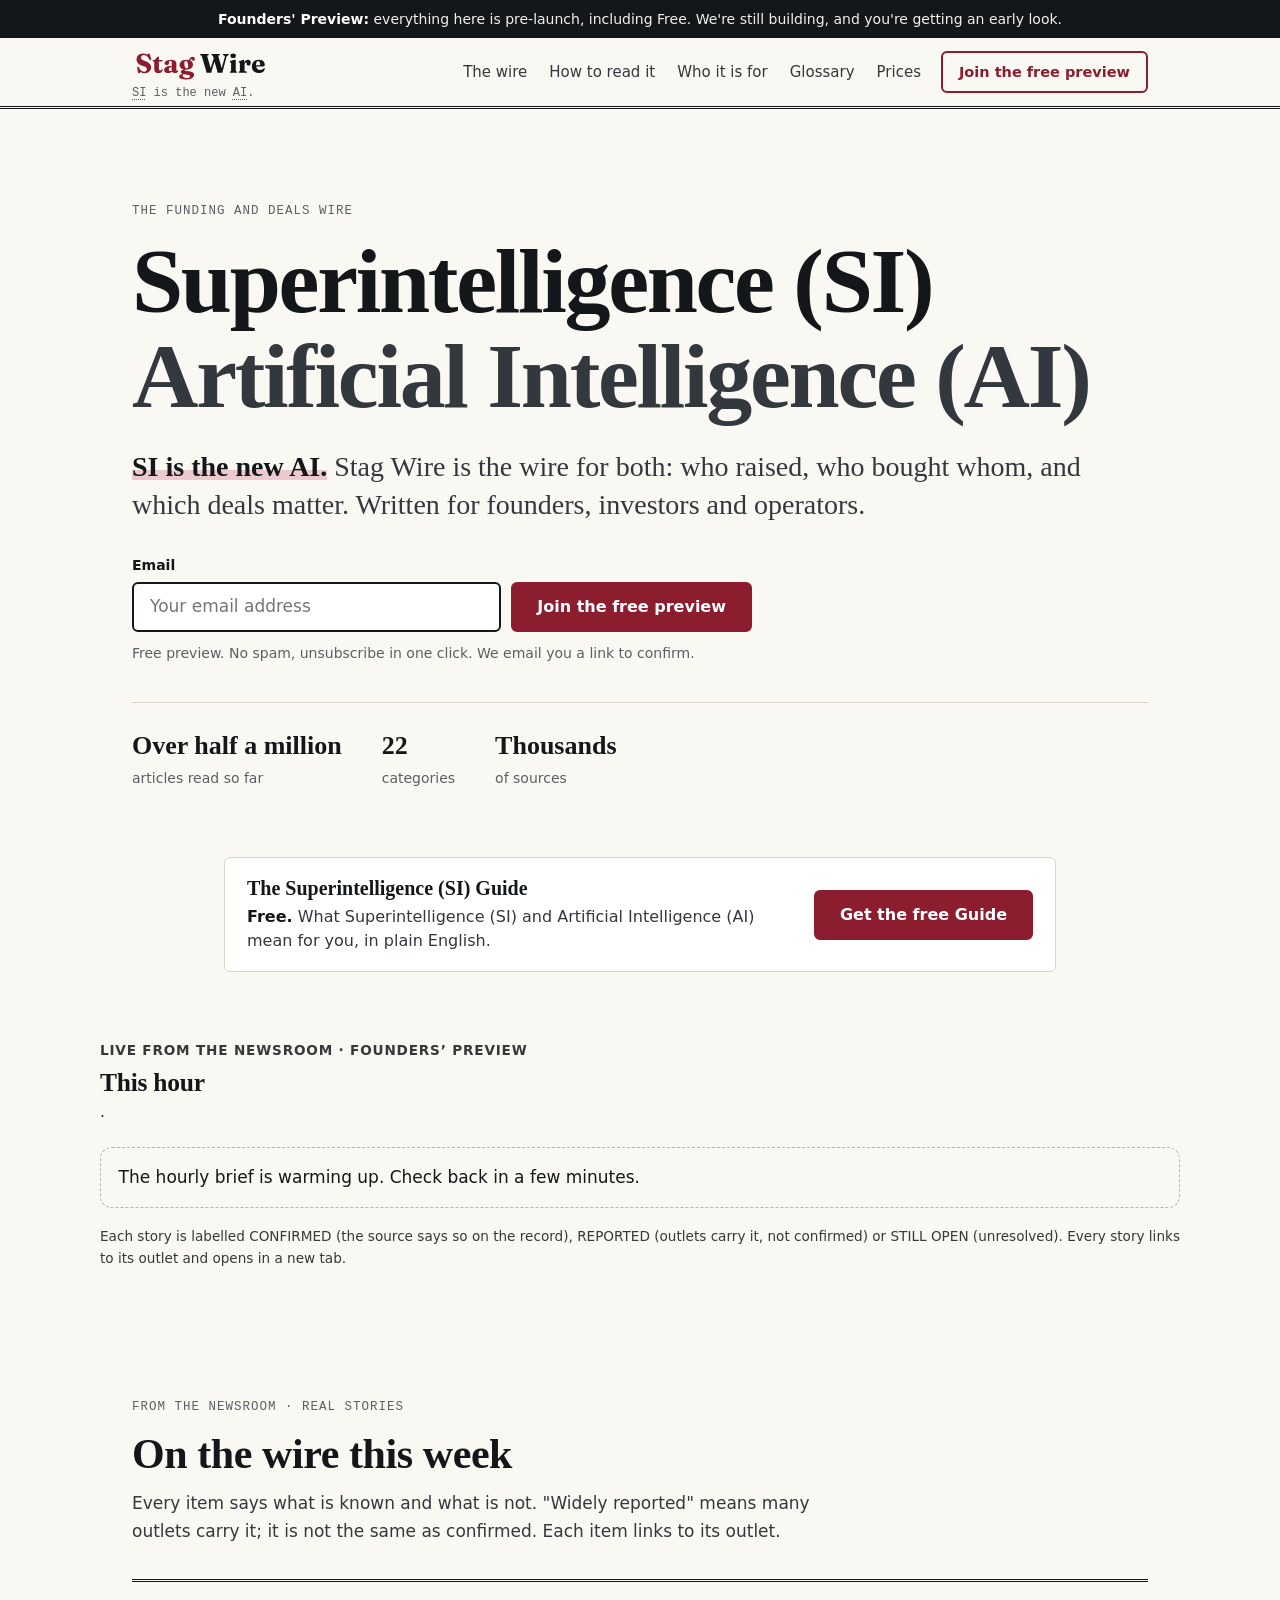
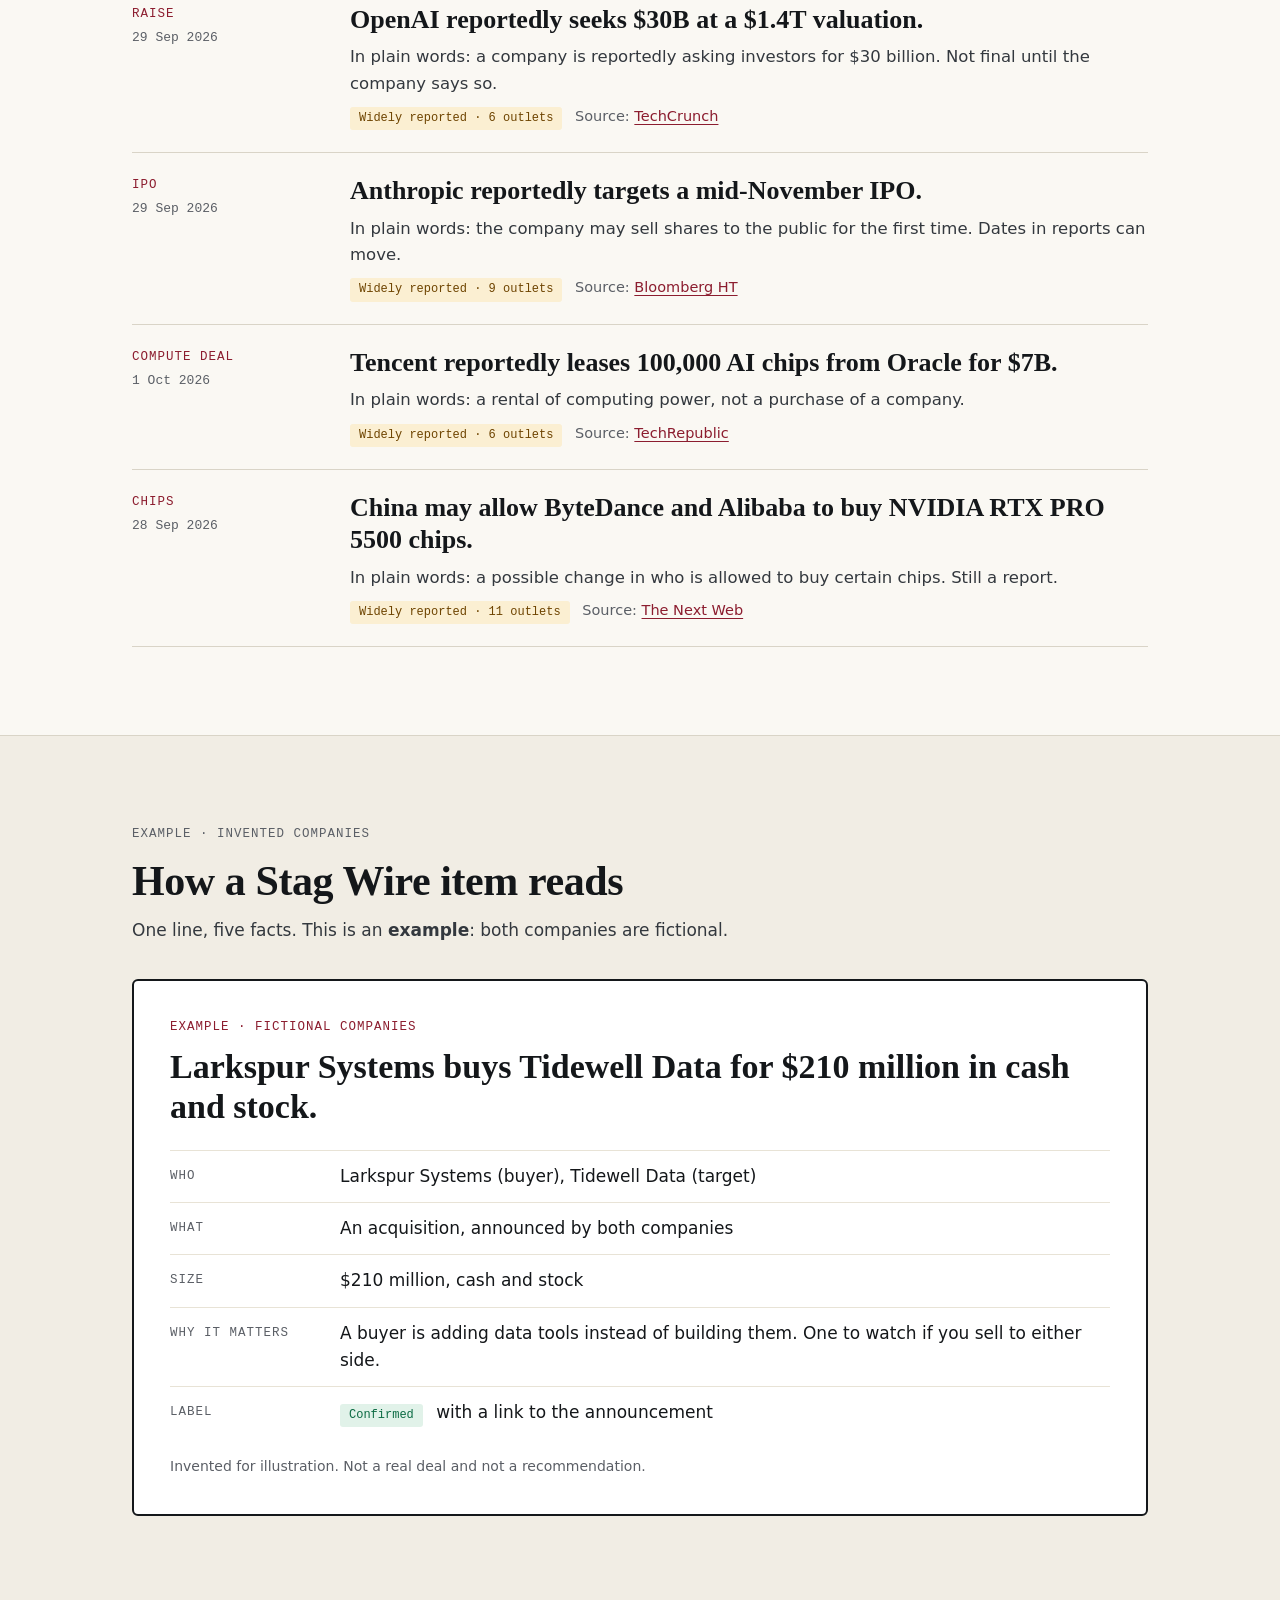
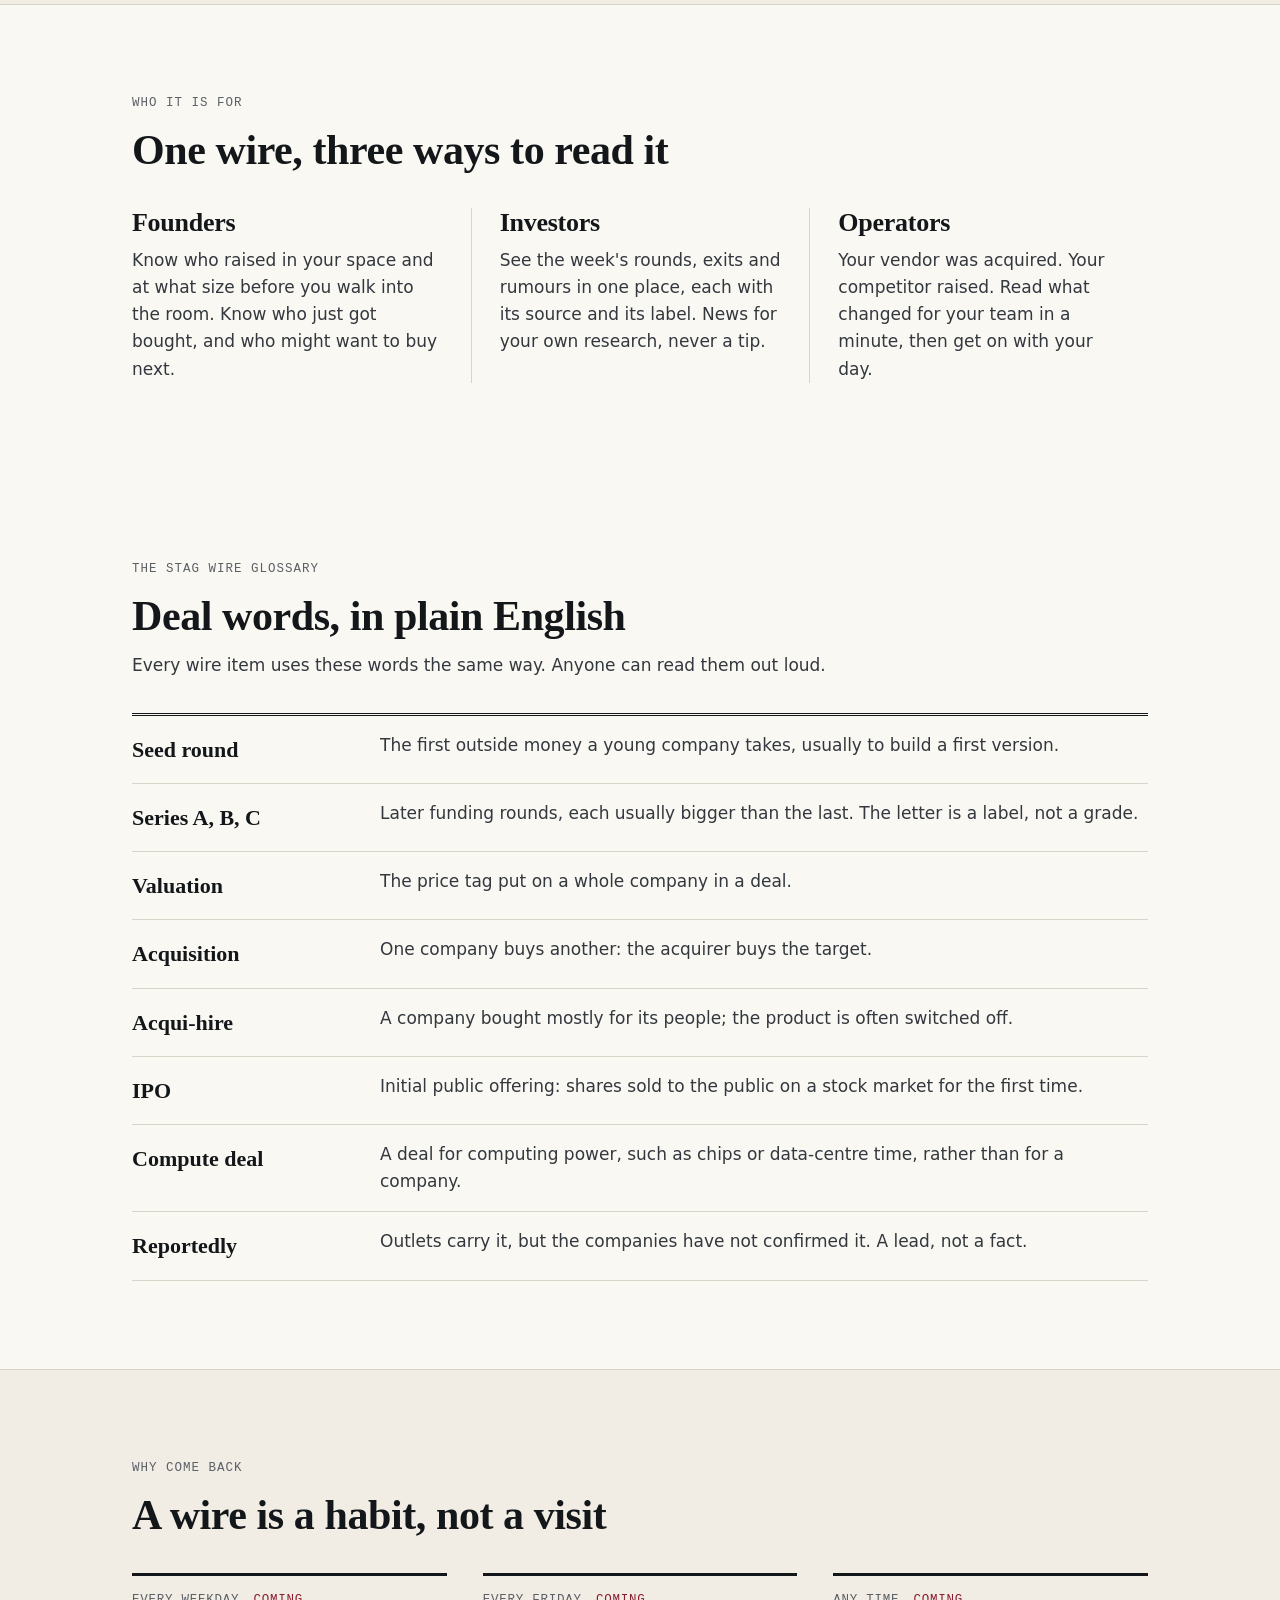
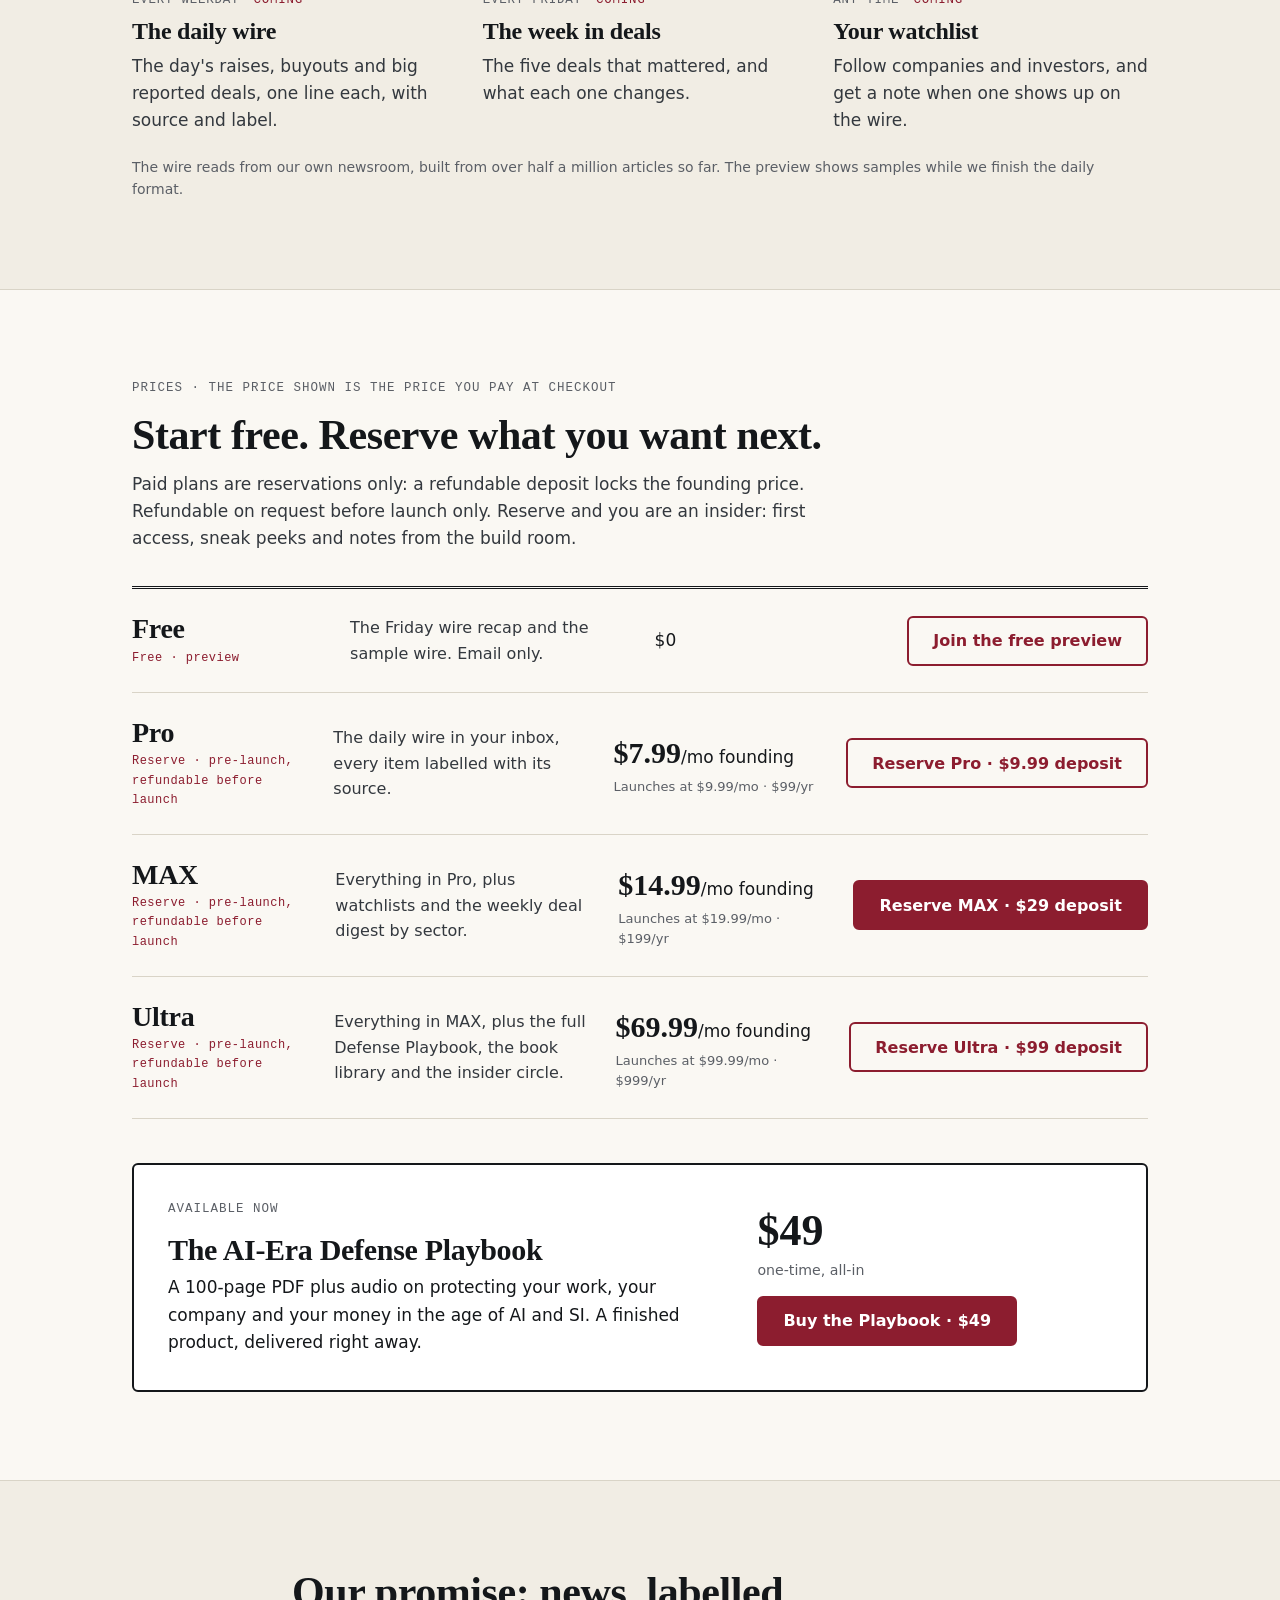
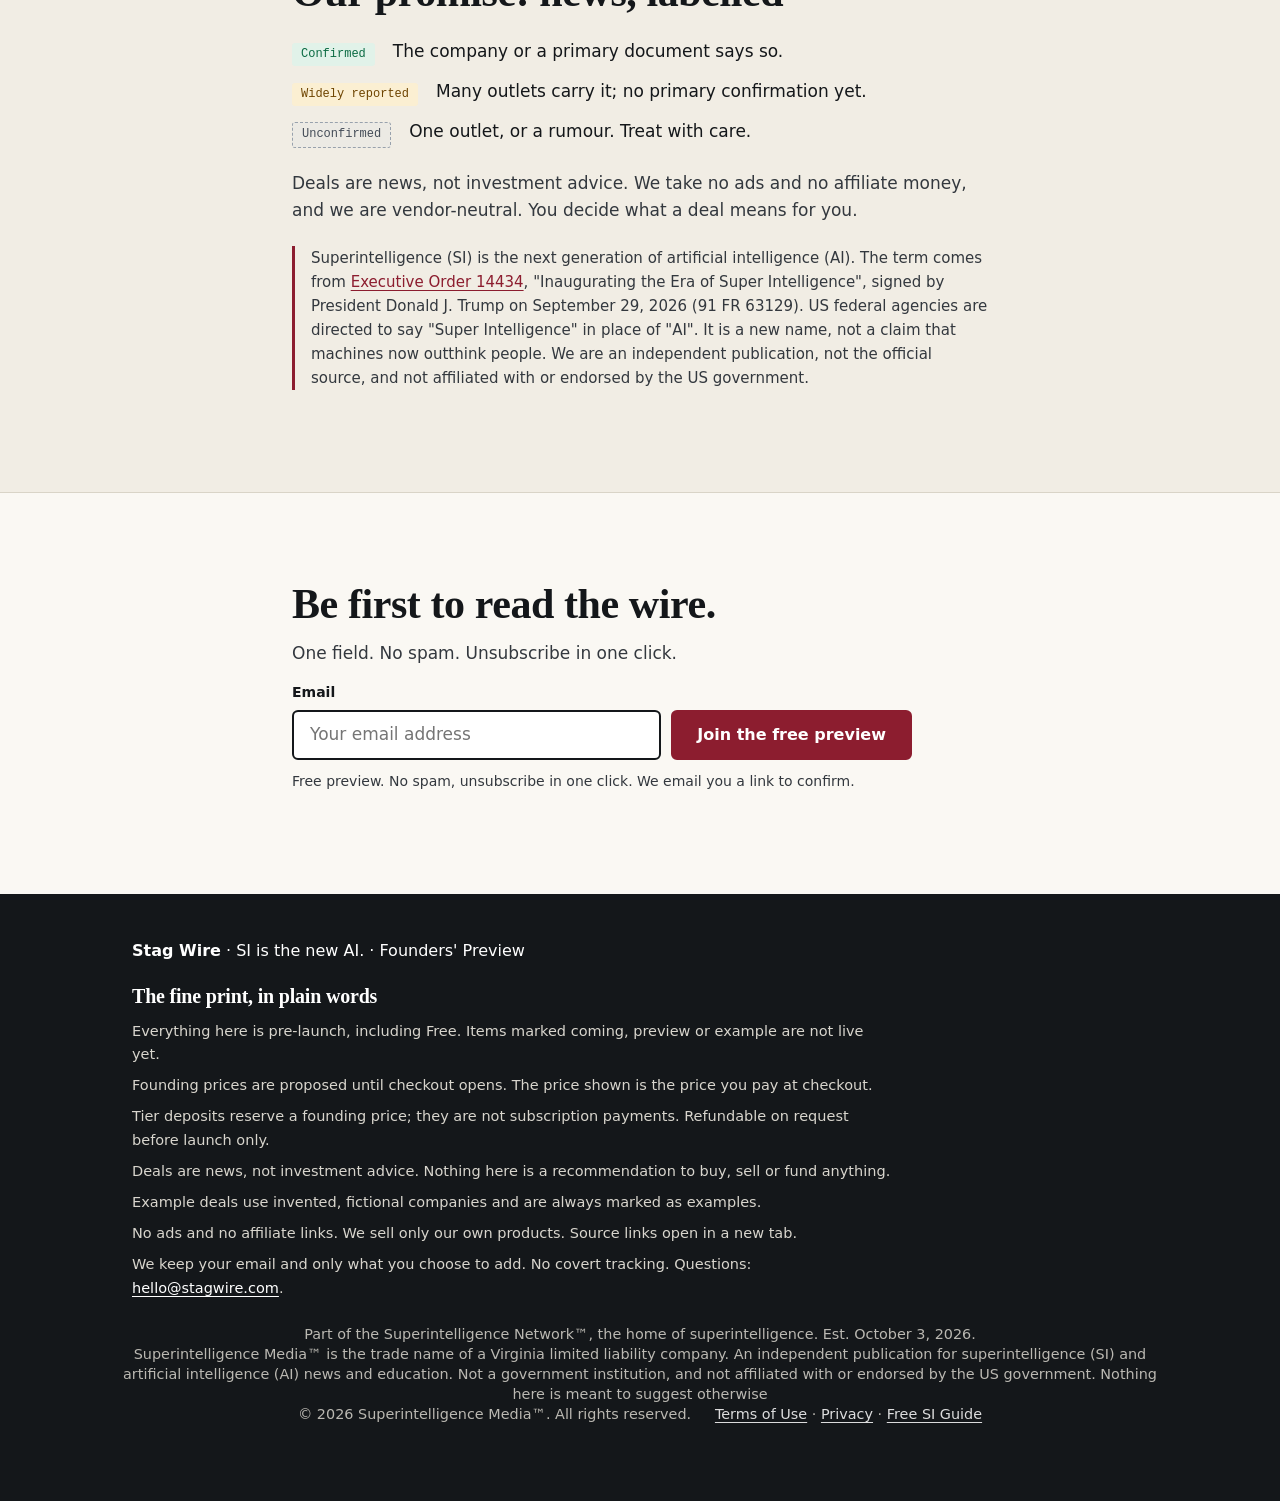
==== index.html @ a0d85ec9 "Share the free Superintelligence (SI) Guide" ====
<!doctype html>
<html lang="en">
<head>
<meta charset="utf-8">
<meta name="robots" content="noai, noimageai">
<meta name="viewport" content="width=device-width, initial-scale=1">
<meta http-equiv="Content-Security-Policy" content="default-src 'none'; script-src 'self'; style-src 'self' https://fonts.googleapis.com; font-src https://fonts.gstatic.com; img-src 'self' data:; media-src 'self' https://media.theagentsignal.com; connect-src https://acp9reat3l.execute-api.us-east-1.amazonaws.com https://siagentsignal.com; form-action 'self'; base-uri 'none'; object-src 'none'; manifest-src 'self'; upgrade-insecure-requests; require-trusted-types-for 'script'; trusted-types 'none'">
<meta name="referrer" content="strict-origin-when-cross-origin">
<title>Stag Wire | Superintelligence (SI) &amp; Artificial Intelligence (AI) funding and deals wire</title>
<meta name="description" content="Superintelligence (SI) is the new artificial intelligence (AI). Stag Wire is the funding and deals wire: who raised, who bought whom, which deals matter. Join the free preview.">
<link rel="canonical" href="https://stagwire.com/">
<link rel="icon" type="image/svg+xml" href="assets/favicon.svg">
<meta property="og:type" content="website">
<meta property="og:site_name" content="Stag Wire">
<meta property="og:title" content="Stag Wire | Superintelligence (SI) &amp; Artificial Intelligence (AI) funding and deals wire">
<meta property="og:description" content="Superintelligence (SI) is the new artificial intelligence (AI). Stag Wire is the funding and deals wire: who raised, who bought whom, which deals matter. Join the free preview.">
<meta property="og:url" content="https://stagwire.com/">
<meta name="twitter:card" content="summary">
<meta name="theme-color" content="#faf8f3">
<meta name="color-scheme" content="light">
<link rel="preconnect" href="https://fonts.googleapis.com">
<link rel="preconnect" href="https://fonts.gstatic.com" crossorigin>
<link rel="stylesheet" href="https://fonts.googleapis.com/css2?family=IBM+Plex+Mono:wght@400;500&family=IBM+Plex+Sans:wght@400;500;600&family=Newsreader:opsz,wght@6..72,500;6..72,700;6..72,800&display=swap">
<link rel="stylesheet" href="assets/styles.css">
<script type="application/ld+json">
{"@context":"https://schema.org","@graph":[
 {"@type":"WebSite","name":"Stag Wire","url":"https://stagwire.com/","description":"Superintelligence (SI) is the new artificial intelligence (AI). Stag Wire is the funding and deals wire: who raised, who bought whom, which deals matter. Join the free preview."},
 {"@type":"Organization","name":"Stag Wire","url":"https://stagwire.com/"},
 {"@type":"Product","name":"AI-Era Defense Playbook","description":"100-page PDF plus audio.","brand":{"@type":"Brand","name":"Stag Wire"},"offers":{"@type":"Offer","price":"49.00","priceCurrency":"USD","availability":"https://schema.org/InStock"}}
]}
</script>
</head>
<body>
<a class="skip" href="#main">Skip to the content</a>
<div class="preview-bar"><div class="wrap"><b>Founders' Preview:</b> everything here is pre-launch, including Free. We're still building, and you're getting an early look.</div></div>
<header class="top">
  <div class="wrap top-in">
    <a class="brand" href="#top" aria-label="Stag Wire, back to top"><span class="brand-t"><img class="brand-logo" id="logo" src="assets/logo.svg" width="138" height="38" alt="Stag Wire"><span class="tagline"><abbr title="superintelligence">SI</abbr> is the new <abbr title="artificial intelligence">AI</abbr>.</span></span></a>
    <nav class="nav" aria-label="Sections">
      <a href="#wire">The wire</a><a href="#read">How to read it</a><a href="#readers">Who it is for</a><a href="#words">Glossary</a><a href="#prices">Prices</a>
    </nav>
    <a class="btn sm line" href="#join-email">Join the free preview</a>
  </div>
</header>

<main id="main">
<section class="hero" id="top" aria-labelledby="h1">
  <div class="wrap">
    <p class="kicker">The funding and deals wire</p>
    <h1 id="h1"><span class="big">Superintelligence (SI)</span><span class="big">Artificial Intelligence (AI)</span></h1>
    <p class="dek"><b>SI is the new AI.</b> Stag Wire is the wire for both: who raised, who bought whom, and which deals matter. Written for founders, investors and operators.</p>
    <div class="signup">
        <form class="join js-join" id="join-email" action="#" method="post" novalidate>
          <label class="f-lab" for="em1">Email</label>
          <div class="join-row">
            <input id="em1" name="email" type="email" inputmode="email" autocomplete="email" autocapitalize="off" spellcheck="false" placeholder="Your email address" required aria-describedby="em1-fine em1-err">
            <button class="btn" type="submit">Join the free preview</button>
          </div>
          <div class="hp" aria-hidden="true"><label for="hp1">Website (leave this empty)</label><input id="hp1" name="website" type="text" tabindex="-1" autocomplete="off"></div>
          <p class="fine" id="em1-fine">Free preview. No spam, unsubscribe in one click. We email you a link to confirm.</p>
          <p class="err js-err" id="em1-err" role="alert"></p>
          <noscript><p class="fine">Sign-up needs JavaScript switched on.</p></noscript>
        </form>
        <div class="ok js-ok" role="status" hidden>
          <img src="assets/img/alien.png" alt="A friendly blue alien reading the news" width="110" loading="lazy">
          <div>
            <h3 tabindex="-1">You're on the list.</h3>
            <p>Check your inbox: we sent a link to confirm <b class="js-email"></b>. Tap it to join the preview. </p>
          </div>
        </div>
      </div>
    <ul class="proof">
      <li><b>Over half a million</b><span>articles read so far</span></li>
      <li><b>22</b><span>categories</span></li>
      <li><b>Thousands</b><span>of sources</span></li>
    </ul>
  </div>
</section>

<aside class="sg" id="si-guide" aria-labelledby="sg-h"><div class="sg-card"><div class="sg-txt"><h2 id="sg-h">The Superintelligence (SI) Guide</h2><p><b>Free.</b> What Superintelligence (SI) and Artificial Intelligence (AI) mean for you, in plain English.</p></div><a class="btn sg-btn" href="https://siagentsignal.com/si/">Get the free Guide</a></div></aside>

<section class="hour" id="this-hour" aria-labelledby="hour-h">
  <div class="hour-in">
    <p class="hour-kick">Live from the newsroom &middot; Founders&rsquo; Preview</p>
    <h2 id="hour-h">This hour</h2>
    <p class="hour-meta"><span id="hour-updated"></span><span id="hour-count"></span></p>
    <p class="hour-warm" id="hour-warm">The hourly brief is warming up. Check back in a few minutes.</p>
    <ol class="hour-stories" id="hour-stories"></ol>
    <div class="hour-audio" id="hour-audio" hidden><p class="hour-aud-l">Listen to this hour (<span id="hour-secs"></span>). AI-generated voices.</p><audio id="hour-player" controls preload="none"></audio></div>
    <p class="hour-tid" id="hour-tid"></p>
    <div id="hour-ticker-wrap" hidden><p class="hour-tkh">Headline ticker</p><ul class="hour-ticker" id="hour-ticker"></ul></div>
    <p class="hour-note">Each story is labelled CONFIRMED (the source says so on the record), REPORTED (outlets carry it, not confirmed) or STILL OPEN (unresolved). Every story links to its outlet and opens in a new tab.</p>
  </div>
</section>


<section class="sec" id="wire" aria-labelledby="wire-h">
  <div class="wrap">
    <div class="sec-h"><p class="kicker">From the newsroom · real stories</p><h2 id="wire-h">On the wire this week</h2>
    <p class="sec-p">Every item says what is known and what is not. "Widely reported" means many outlets carry it; it is not the same as confirmed. Each item links to its outlet.</p></div>
    <ol class="wire">
        <li class="w-item"><div class="w-meta"><span class="w-tag">Raise</span><span class="w-date">29 Sep 2026</span></div>
        <div class="w-body"><p class="w-h">OpenAI reportedly seeks $30B at a $1.4T valuation.</p><p class="w-g">In plain words: a company is reportedly asking investors for $30 billion. Not final until the company says so.</p><p class="w-s"><span class="stamp wide">Widely reported · 6 outlets</span> Source: <a href="https://techcrunch.com/2026/09/29/openai-reportedly-in-talks-to-raise-30b-round-at-1-4t-valuation/" target="_blank" rel="noopener">TechCrunch<span class="sr"> (opens in a new tab)</span></a></p></div></li>
        <li class="w-item"><div class="w-meta"><span class="w-tag">IPO</span><span class="w-date">29 Sep 2026</span></div>
        <div class="w-body"><p class="w-h">Anthropic reportedly targets a mid-November IPO.</p><p class="w-g">In plain words: the company may sell shares to the public for the first time. Dates in reports can move.</p><p class="w-s"><span class="stamp wide">Widely reported · 9 outlets</span> Source: <a href="https://www.bloomberght.com/anthropic-halka-arz-icin-kasim-ortasini-hedefliyor-3790046" target="_blank" rel="noopener">Bloomberg HT<span class="sr"> (opens in a new tab)</span></a></p></div></li>
        <li class="w-item"><div class="w-meta"><span class="w-tag">Compute deal</span><span class="w-date">1 Oct 2026</span></div>
        <div class="w-body"><p class="w-h">Tencent reportedly leases 100,000 AI chips from Oracle for $7B.</p><p class="w-g">In plain words: a rental of computing power, not a purchase of a company.</p><p class="w-s"><span class="stamp wide">Widely reported · 6 outlets</span> Source: <a href="https://www.techrepublic.com/article/news-tencent-oracle-ai-chip-deal-apac-southeast-asia/" target="_blank" rel="noopener">TechRepublic<span class="sr"> (opens in a new tab)</span></a></p></div></li>
        <li class="w-item"><div class="w-meta"><span class="w-tag">Chips</span><span class="w-date">28 Sep 2026</span></div>
        <div class="w-body"><p class="w-h">China may allow ByteDance and Alibaba to buy NVIDIA RTX PRO 5500 chips.</p><p class="w-g">In plain words: a possible change in who is allowed to buy certain chips. Still a report.</p><p class="w-s"><span class="stamp wide">Widely reported · 11 outlets</span> Source: <a href="https://thenextweb.com/news/china-alibaba-bytedance-nvidia-rtx-pro-5500" target="_blank" rel="noopener">The Next Web<span class="sr"> (opens in a new tab)</span></a></p></div></li>
        </ol>
  </div>
</section>

<section class="sec band" id="read" aria-labelledby="read-h">
  <div class="wrap">
    <div class="sec-h"><p class="kicker">Example · invented companies</p><h2 id="read-h">How a Stag Wire item reads</h2>
    <p class="sec-p">One line, five facts. This is an <b>example</b>: both companies are fictional.</p></div>
    <article class="ex" aria-label="Example deal item">
      <p class="ex-flag">Example · fictional companies</p>
      <p class="ex-h">Larkspur Systems buys Tidewell Data for $210 million in cash and stock.</p>
      <dl class="ex-grid">
        <div><dt>Who</dt><dd>Larkspur Systems (buyer), Tidewell Data (target)</dd></div>
        <div><dt>What</dt><dd>An acquisition, announced by both companies</dd></div>
        <div><dt>Size</dt><dd>$210 million, cash and stock</dd></div>
        <div><dt>Why it matters</dt><dd>A buyer is adding data tools instead of building them. One to watch if you sell to either side.</dd></div>
        <div><dt>Label</dt><dd><span class="stamp fact">Confirmed</span> with a link to the announcement</dd></div>
      </dl>
      <p class="small">Invented for illustration. Not a real deal and not a recommendation.</p>
    </article>
  </div>
</section>

<section class="sec" id="readers" aria-labelledby="readers-h">
  <div class="wrap">
    <div class="sec-h"><p class="kicker">Who it is for</p><h2 id="readers-h">One wire, three ways to read it</h2></div>
    <div class="cols3">
      <article><h3>Founders</h3><p>Know who raised in your space and at what size before you walk into the room. Know who just got bought, and who might want to buy next.</p></article>
      <article><h3>Investors</h3><p>See the week's rounds, exits and rumours in one place, each with its source and its label. News for your own research, never a tip.</p></article>
      <article><h3>Operators</h3><p>Your vendor was acquired. Your competitor raised. Read what changed for your team in a minute, then get on with your day.</p></article>
    </div>
  </div>
</section>

<section class="sec" id="words" aria-labelledby="words-h">
  <div class="wrap">
    <div class="sec-h"><p class="kicker">The Stag Wire glossary</p><h2 id="words-h">Deal words, in plain English</h2>
    <p class="sec-p">Every wire item uses these words the same way. Anyone can read them out loud.</p></div>
    <dl class="words"><div><dt>Seed round</dt><dd>The first outside money a young company takes, usually to build a first version.</dd></div><div><dt>Series A, B, C</dt><dd>Later funding rounds, each usually bigger than the last. The letter is a label, not a grade.</dd></div><div><dt>Valuation</dt><dd>The price tag put on a whole company in a deal.</dd></div><div><dt>Acquisition</dt><dd>One company buys another: the acquirer buys the target.</dd></div><div><dt>Acqui-hire</dt><dd>A company bought mostly for its people; the product is often switched off.</dd></div><div><dt>IPO</dt><dd>Initial public offering: shares sold to the public on a stock market for the first time.</dd></div><div><dt>Compute deal</dt><dd>A deal for computing power, such as chips or data-centre time, rather than for a company.</dd></div><div><dt>Reportedly</dt><dd>Outlets carry it, but the companies have not confirmed it. A lead, not a fact.</dd></div></dl>
  </div>
</section>

<section class="sec band" id="rhythm" aria-labelledby="rhythm-h">
  <div class="wrap">
    <div class="sec-h"><p class="kicker">Why come back</p><h2 id="rhythm-h">A wire is a habit, not a visit</h2></div>
    <ol class="rhythm">
      <li><span class="when">Every weekday <em>coming</em></span><h3>The daily wire</h3><p>The day's raises, buyouts and big reported deals, one line each, with source and label.</p></li>
      <li><span class="when">Every Friday <em>coming</em></span><h3>The week in deals</h3><p>The five deals that mattered, and what each one changes.</p></li>
      <li><span class="when">Any time <em>coming</em></span><h3>Your watchlist</h3><p>Follow companies and investors, and get a note when one shows up on the wire.</p></li>
    </ol>
    <p class="small">The wire reads from our own newsroom, built from over half a million articles so far. The preview shows samples while we finish the daily format.</p>
  </div>
</section>

<section class="sec" id="prices" aria-labelledby="prices-h">
  <div class="wrap">
    <div class="sec-h"><p class="kicker">Prices · the price shown is the price you pay at checkout</p><h2 id="prices-h">Start free. Reserve what you want next.</h2>
    <p class="sec-p">Paid plans are reservations only: a refundable deposit locks the founding price. Refundable on request before launch only. Reserve and you are an insider: first access, sneak peeks and notes from the build room.</p></div>
    <ul class="plans"><li class="plan"><div class="p-n"><h3>Free</h3><p class="p-st">Free · preview</p></div><p class="p-d">The Friday wire recap and the sample wire. Email only.</p><div class="p-p">$0</div><div class="p-a"><a class="btn line" href="#join-email">Join the free preview</a></div></li><li class="plan"><div class="p-n"><h3>Pro</h3><p class="p-st">Reserve · pre-launch, refundable before launch</p></div><p class="p-d">The daily wire in your inbox, every item labelled with its source.</p><div class="p-p"><b>$7.99</b>/mo founding<small>Launches at $9.99/mo · $99/yr</small></div><div class="p-a"><button class="btn line js-checkout" type="button" data-kind="reserve" data-title="Reserve Pro" data-get="The daily deal wire by email (coming)|Every item labelled Confirmed, Widely reported or Unconfirmed|Search of the wire archive (coming)" data-price="Launch price $9.99/mo · $99/yr. Founding $7.99/mo ($79/yr founding), locked while you stay subscribed." data-save="Save $2/mo · $24/yr · 20%" data-pay="Reserve for $9.99" data-refund="Refundable on request before launch only. This $9.99 deposit reserves the founding price; it is not a subscription payment. At launch it is credited to your first bill. The price shown is the price you pay at checkout.">Reserve Pro · $9.99 deposit</button></div></li><li class="plan"><div class="p-n"><h3>MAX</h3><p class="p-st">Reserve · pre-launch, refundable before launch</p></div><p class="p-d">Everything in Pro, plus watchlists and the weekly deal digest by sector.</p><div class="p-p"><b>$14.99</b>/mo founding<small>Launches at $19.99/mo · $199/yr</small></div><div class="p-a"><button class="btn js-checkout" type="button" data-kind="reserve" data-title="Reserve MAX" data-get="Everything in Pro|Watchlists for companies and investors, with alerts (coming)|The weekly deals digest by sector (coming)" data-price="Launch price $19.99/mo · $199/yr. Founding $14.99/mo ($149/yr founding), locked while you stay subscribed." data-save="Save $5/mo · $60/yr · 25%" data-pay="Reserve for $29" data-refund="Refundable on request before launch only. This $29 deposit reserves the founding price; it is not a subscription payment. At launch it is credited to your first bill. The price shown is the price you pay at checkout.">Reserve MAX · $29 deposit</button></div></li><li class="plan"><div class="p-n"><h3>Ultra</h3><p class="p-st">Reserve · pre-launch, refundable before launch</p></div><p class="p-d">Everything in MAX, plus the full Defense Playbook, the book library and the insider circle.</p><div class="p-p"><b>$69.99</b>/mo founding<small>Launches at $99.99/mo · $999/yr</small></div><div class="p-a"><button class="btn line js-checkout" type="button" data-kind="reserve" data-title="Reserve Ultra" data-get="Everything in MAX|The full AI-Era Defense Playbook and the 21-book library (coming)|The insider circle and build-room notes" data-price="Launch price $99.99/mo · $999/yr. Founding $69.99/mo ($699/yr founding), locked while you stay subscribed." data-save="Save $30/mo · $360/yr · 30%" data-pay="Reserve for $99" data-refund="Refundable on request before launch only. This $99 deposit reserves the founding price; it is not a subscription payment. At launch it is credited to your first bill. The price shown is the price you pay at checkout.">Reserve Ultra · $99 deposit</button></div></li></ul>
    <div class="pb" id="playbook">
      <div><p class="kicker">Available now</p><h3>The AI-Era Defense Playbook</h3><p>A 100-page PDF plus audio on protecting your work, your company and your money in the age of AI and SI. A finished product, delivered right away.</p></div>
      <div class="pb-a"><b class="pb-p">$49</b><small>one-time, all-in</small><button class="btn js-checkout" type="button" data-kind="buy" data-title="Buy the AI-Era Defense Playbook" data-get="100-page PDF|The full audio version|Delivered right away" data-price="$49, one-time purchase, all-in. The price shown is the price you pay at checkout." data-save="No discount. It is a finished product at its normal price." data-pay="Buy for $49" data-refund="A finished digital product, delivered right away. See the refund terms before you pay.">Buy the Playbook · $49</button></div>
    </div>
  </div>
</section>

<section class="sec band" id="labels" aria-labelledby="labels-h">
  <div class="wrap narrow">
    <h2 id="labels-h">Our promise: news, labelled</h2>
    <ul class="promise">
      <li><span class="stamp fact">Confirmed</span> The company or a primary document says so.</li>
      <li><span class="stamp wide">Widely reported</span> Many outlets carry it; no primary confirmation yet.</li>
      <li><span class="stamp unconf">Unconfirmed</span> One outlet, or a rumour. Treat with care.</li>
    </ul>
    <p>Deals are news, not investment advice. We take no ads and no affiliate money, and we are vendor-neutral. You decide what a deal means for you.</p>
    <p class="si-note">Superintelligence (SI) is the next generation of artificial intelligence (AI). The term comes from <a href="https://www.federalregister.gov/d/2026-20321" target="_blank" rel="noopener noreferrer">Executive Order 14434<span class="sr"> (opens in a new tab)</span></a>, "Inaugurating the Era of Super Intelligence", signed by President Donald J. Trump on September 29, 2026 (91 FR 63129). US federal agencies are directed to say "Super Intelligence" in place of "AI". It is a new name, not a claim that machines now outthink people. We are an independent publication, not the official source, and not affiliated with or endorsed by the US government.</p>
  </div>
</section>

<section class="sec final" aria-labelledby="final-h">
  <div class="wrap narrow">
    <h2 id="final-h">Be first to read the wire.</h2>
    <p class="sec-p">One field. No spam. Unsubscribe in one click.</p>
    <div class="signup">
        <form class="join js-join" id="join-email2" action="#" method="post" novalidate>
          <label class="f-lab" for="em2">Email</label>
          <div class="join-row">
            <input id="em2" name="email" type="email" inputmode="email" autocomplete="email" autocapitalize="off" spellcheck="false" placeholder="Your email address" required aria-describedby="em2-fine em2-err">
            <button class="btn" type="submit">Join the free preview</button>
          </div>
          <div class="hp" aria-hidden="true"><label for="hp2">Website (leave this empty)</label><input id="hp2" name="website" type="text" tabindex="-1" autocomplete="off"></div>
          <p class="fine" id="em2-fine">Free preview. No spam, unsubscribe in one click. We email you a link to confirm.</p>
          <p class="err js-err" id="em2-err" role="alert"></p>
          <noscript><p class="fine">Sign-up needs JavaScript switched on.</p></noscript>
        </form>
        <div class="ok js-ok" role="status" hidden>
          
          <div>
            <h3 tabindex="-1">You're on the list.</h3>
            <p>Check your inbox: we sent a link to confirm <b class="js-email"></b>. Tap it to join the preview. </p>
          </div>
        </div>
      </div>
  </div>
</section>
</main>

<footer class="foot">
  <div class="wrap">
    <p class="foot-b"><b>Stag Wire</b> · SI is the new AI. · Founders' Preview</p>
    <div class="fp">
  <h4>The fine print, in plain words</h4>
  <ul>
    <li>Everything here is pre-launch, including Free. Items marked coming, preview or example are not live yet.</li>
    <li>Founding prices are proposed until checkout opens. The price shown is the price you pay at checkout.</li>
    <li>Tier deposits reserve a founding price; they are not subscription payments. Refundable on request before launch only.</li>
    <li>Deals are news, not investment advice. Nothing here is a recommendation to buy, sell or fund anything.</li>
    <li>Example deals use invented, fictional companies and are always marked as examples.</li>
    <li>No ads and no affiliate links. We sell only our own products. Source links open in a new tab.</li>
    <li>We keep your email and only what you choose to add. No covert tracking. Questions: <a href="mailto:hello@stagwire.com">hello@stagwire.com</a>.</li>
  </ul>
</div>
  </div>
<p class="trade-name"><span>Part of the Superintelligence Network™, the home of superintelligence. Est. October 3, 2026.</span> <span>Superintelligence Media™ is the trade name of a Virginia limited liability company. An independent publication for superintelligence (SI) and artificial intelligence (AI) news and education. Not a government institution, and not affiliated with or endorsed by the US government. Nothing here is meant to suggest otherwise</span> <span>© 2026 Superintelligence Media™. All rights reserved.</span> <span><a href="https://siagentsignal.com/terms.html" target="_blank" rel="noopener">Terms of Use</a> &middot; <a href="https://siagentsignal.com/privacy.html" target="_blank" rel="noopener">Privacy</a> &middot; <a href="https://siagentsignal.com/si/">Free SI Guide</a></span></p>
</footer>
<dialog id="checkout" aria-labelledby="co-h">
  <div class="dlg">
    <h3 id="co-h">Reserve</h3>
    <ol>
      <li><i>1</i><div><div class="lbl">What you get</div><ul id="coGet"></ul></div></li>
      <li><i>2</i><div><div class="lbl">Price</div><div id="coPrice"></div></div></li>
      <li><i>3</i><div><div class="lbl">Your saving</div><div id="coSave"></div></div></li>
    </ol>
    <div class="pay">
      <button class="btn" type="button" id="coPay">Reserve</button>
      <p id="coRefund"></p>
      <p id="coInsider"></p>
    </div>
    <p class="status" id="coStatus" aria-live="polite"></p>
    <div class="x">
      <span class="small">Secure checkout by Stripe. Apple Pay, Google Pay and Link come before card entry. Nothing is charged in this preview.</span>
      <button class="notnow" type="button" id="coClose">Not now</button>
    </div>
  </div>
</dialog>
<script src="assets/app.js" defer></script>
<script src="assets/feed.js" defer></script>
</body>
</html>
---- assets/styles.css ----
/* Stag Wire · Contender A "The Wire": paper, ink and one burgundy accent. No inline styles anywhere: the CSP forbids them. */
:root{
  --acc:#8c1d2f;          /* Wire Burgundy: buttons, links, rules of emphasis (8.1:1 on paper) */
  --acc-ink:#6d1524;
  --bg:#faf8f3; --band:#f1ede4; --card:#ffffff;
  --ink:#14171a; --ink-2:#33383e; --muted:#5b5f66; --line:#d9d4c7; --line-2:#e8e3d6;
  --fact-ink:#0b6b43; --fact-bg:#e1f2e9; --amber-ink:#6e4400; --amber-bg:#fbefd2; --grey-ink:#444c57; --grey-bg:#eceae4;
  --f-d:"Newsreader",Georgia,"Times New Roman",serif;
  --f-b:"IBM Plex Sans",ui-sans-serif,system-ui,-apple-system,"Segoe UI",sans-serif;
  --f-m:"IBM Plex Mono",ui-monospace,Menlo,monospace;
  --wrap:1080px; --gut:16px; --r:6px;
}
@media (min-width:760px){:root{--gut:32px}}
*{box-sizing:border-box}
html{-webkit-text-size-adjust:100%}
@media (prefers-reduced-motion:no-preference){html{scroll-behavior:smooth}}
@media (prefers-reduced-motion:reduce){*,*::before,*::after{transition:none!important;animation:none!important;scroll-behavior:auto!important}}
body{margin:0;background:var(--bg);color:var(--ink);font-family:var(--f-b);font-size:17px;line-height:1.6;overflow-wrap:break-word}
img,svg{display:block;max-width:100%}
a{color:var(--acc);text-underline-offset:3px}
a:hover{color:var(--acc-ink)}
h1,h2,h3,h4{font-family:var(--f-d);letter-spacing:-.01em;line-height:1.12;margin:0}
p{margin:0} ul,ol,dl,dd,dt{margin:0;padding:0;list-style:none}
button,input{font:inherit;color:inherit}
[hidden]{display:none!important}
:focus{outline:none}
:focus-visible{outline:3px solid var(--acc);outline-offset:3px;border-radius:4px}
.sr{position:absolute!important;width:1px;height:1px;padding:0;margin:-1px;overflow:hidden;clip:rect(0,0,0,0);white-space:nowrap;border:0}
.skip{position:absolute;left:12px;top:-60px;background:var(--ink);color:#fff;padding:10px 14px;border-radius:var(--r);z-index:99;text-decoration:none}
.skip:focus{top:10px;color:#fff}
.wrap{max-width:var(--wrap);margin:0 auto;padding:0 var(--gut)}
.wrap.narrow{max-width:760px}
[id]{scroll-margin-top:80px}
.small{font-size:14px;color:var(--muted)}
.kicker{font-family:var(--f-m);font-size:12.5px;letter-spacing:.08em;text-transform:uppercase;color:var(--muted);margin-bottom:14px}

.preview-bar{background:var(--ink);color:#f4f1ea;font-size:14px;padding:8px 0;text-align:center}
.preview-bar b{color:#fff}
.top{position:sticky;top:0;z-index:40;background:rgba(250,248,243,.96);border-bottom:3px double var(--ink)}
.top-in{display:flex;align-items:center;gap:20px;min-height:68px}
.brand{display:flex;align-items:center;gap:12px;color:var(--ink);text-decoration:none;margin-right:auto}
.logo-m{color:var(--acc);flex:none}
.brand-t{display:flex;flex-direction:column;line-height:1.05}
.brand-t b{font-family:var(--f-d);font-weight:800;font-size:26px;letter-spacing:-.02em}
.tagline{font-family:var(--f-m);font-size:12px;color:var(--muted);margin-top:3px}
.nav{display:none;gap:22px}
.nav a{color:var(--ink-2);text-decoration:none;font-size:15px;font-weight:500}
.nav a:hover{color:var(--acc);text-decoration:underline}
@media (min-width:900px){.nav{display:flex}}

.btn{display:inline-flex;align-items:center;justify-content:center;min-height:50px;padding:0 24px;background:var(--acc);color:#fff;border:2px solid var(--acc);border-radius:var(--r);font-weight:600;font-size:16px;text-decoration:none;cursor:pointer;transition:background .15s}
.btn:hover{background:var(--acc-ink);border-color:var(--acc-ink);color:#fff}
.btn.line{background:transparent;color:var(--acc)}
.btn.line:hover{background:var(--acc);color:#fff}
.btn.sm{min-height:42px;padding:0 16px;font-size:14.5px}
.btn[disabled]{opacity:.6;cursor:wait}

.hero{padding:clamp(40px,8vw,92px) 0 clamp(36px,6vw,64px)}
.hero h1{display:flex;flex-direction:column;gap:.04em;font-weight:800;margin-bottom:24px}
.big{display:block;font-size:clamp(34px,8.6vw,92px);letter-spacing:-.025em;line-height:1.02}
.big:last-child{color:var(--ink-2)}
.dek{font-family:var(--f-d);font-size:clamp(21px,3vw,28px);line-height:1.35;max-width:36em;color:var(--ink-2);margin-bottom:30px}
.dek b{color:var(--ink);background:linear-gradient(transparent 62%,#ecc9cf 62%,#ecc9cf 94%,transparent 94%)}
.signup{max-width:620px}
.f-lab{display:block;font-size:14px;font-weight:600;margin-bottom:6px}
.join-row{display:flex;flex-direction:column;gap:10px}
@media (min-width:560px){.join-row{flex-direction:row}.join-row input{flex:1}}
input[type=email],input[type=text]{width:100%;min-height:50px;padding:0 16px;background:#fff;border:2px solid var(--ink);border-radius:var(--r);font-size:17px}
input[aria-invalid=true]{border-color:var(--acc);background:#fdf3f4}
.hp{position:absolute;left:-9999px;width:1px;height:1px;overflow:hidden}
.fine{font-size:14px;color:var(--muted);margin-top:10px}
.err{font-size:14px;color:var(--acc);font-weight:600;min-height:0;margin-top:6px}
.err:empty{display:none}
.ok{display:flex;gap:18px;align-items:center;border:2px solid var(--ink);background:#fff;border-radius:var(--r);padding:20px}
.ok img{flex:none}
.ok h3{font-size:26px;margin-bottom:6px}
.proof{display:flex;flex-wrap:wrap;gap:12px 40px;margin-top:38px;padding-top:22px;border-top:1px solid var(--line)}
.proof li{display:flex;flex-direction:column}
.proof b{font-family:var(--f-d);font-size:26px;font-weight:700}
.proof span{font-size:14px;color:var(--muted)}

.sec{padding:clamp(48px,8vw,88px) 0}
.band{background:var(--band);border-block:1px solid var(--line)}
.sec-h{margin-bottom:34px;max-width:700px}
.sec-h h2,.sec h2{font-size:clamp(28px,4.4vw,42px);font-weight:700}
.sec-p{margin-top:12px;color:var(--ink-2)}

.wire{border-top:3px double var(--ink)}
.w-item{display:grid;gap:8px;padding:22px 0;border-bottom:1px solid var(--line)}
@media (min-width:700px){.w-item{grid-template-columns:190px 1fr;gap:28px}}
.w-meta{display:flex;gap:12px;align-items:baseline;flex-wrap:wrap}
@media (min-width:700px){.w-meta{flex-direction:column;gap:4px}}
.w-tag{font-family:var(--f-m);font-size:12.5px;letter-spacing:.08em;text-transform:uppercase;color:var(--acc);font-weight:500}
.w-date{font-family:var(--f-m);font-size:13px;color:var(--muted)}
.w-h{font-family:var(--f-d);font-size:clamp(21px,2.6vw,26px);font-weight:600;line-height:1.25;margin-bottom:8px}
.w-s{font-size:14.5px;color:var(--muted)}
.stamp{display:inline-block;font-family:var(--f-m);font-size:12px;padding:2px 9px;border-radius:3px;margin-right:8px;font-weight:500}
.stamp.fact{background:var(--fact-bg);color:var(--fact-ink)}
.stamp.wide{background:var(--amber-bg);color:var(--amber-ink)}
.stamp.unconf{background:var(--grey-bg);color:var(--grey-ink);border:1px dashed #98a1ac}

.ex{background:var(--card);border:2px solid var(--ink);border-radius:var(--r);padding:clamp(20px,4vw,36px)}
.ex-flag{font-family:var(--f-m);font-size:12.5px;letter-spacing:.08em;text-transform:uppercase;color:var(--acc);margin-bottom:10px}
.ex-h{font-family:var(--f-d);font-size:clamp(24px,3.4vw,34px);font-weight:700;line-height:1.2;margin-bottom:22px}
.ex-grid{display:grid;gap:0;margin-bottom:16px}
.ex-grid>div{display:grid;gap:4px;padding:12px 0;border-top:1px solid var(--line-2)}
@media (min-width:700px){.ex-grid>div{grid-template-columns:150px 1fr;gap:20px}}
.ex-grid dt{font-family:var(--f-m);font-size:12.5px;text-transform:uppercase;letter-spacing:.08em;color:var(--muted);padding-top:3px}

.cols3{display:grid;gap:28px}
@media (min-width:800px){.cols3{grid-template-columns:repeat(3,1fr);gap:0}.cols3 article{padding:0 28px;border-left:1px solid var(--line)}.cols3 article:first-child{padding-left:0;border-left:0}}
.cols3 h3{font-size:26px;margin-bottom:10px}
.cols3 p{color:var(--ink-2)}

.rhythm{display:grid;gap:26px;margin-bottom:22px}
@media (min-width:800px){.rhythm{grid-template-columns:repeat(3,1fr);gap:36px}}
.rhythm li{border-top:3px solid var(--ink);padding-top:14px}
.when{display:block;font-family:var(--f-m);font-size:12.5px;letter-spacing:.06em;text-transform:uppercase;color:var(--muted);margin-bottom:8px}
.when em{font-style:normal;color:var(--acc);margin-left:6px}
.rhythm h3{font-size:24px;margin-bottom:8px}
.rhythm p{color:var(--ink-2)}

.plans{border-top:3px double var(--ink);margin-bottom:44px}
.plan{display:grid;gap:10px;padding:24px 0;border-bottom:1px solid var(--line)}
@media (min-width:900px){.plan{grid-template-columns:1.1fr 1.6fr 1.3fr auto;gap:28px;align-items:center}}
.p-n h3{font-size:28px}
.p-st{font-family:var(--f-m);font-size:12px;color:var(--acc);letter-spacing:.04em;margin-top:4px}
.p-d{color:var(--ink-2);font-size:16px}
.p-p b{font-family:var(--f-d);font-size:30px}
.p-p small{display:block;font-size:13px;color:var(--muted)}
.p-a .btn{width:100%}
.pb{display:grid;gap:22px;background:var(--card);border:2px solid var(--ink);border-radius:var(--r);padding:clamp(20px,4vw,34px)}
@media (min-width:800px){.pb{grid-template-columns:1.6fr 1fr;align-items:center}}
.pb h3{font-size:30px;margin-bottom:8px}
.pb-a{display:flex;flex-direction:column;gap:6px;align-items:flex-start}
.pb-p{font-family:var(--f-d);font-size:44px;line-height:1}
.pb-a small{color:var(--muted);margin-bottom:8px}
.promise{display:grid;gap:12px;margin:22px 0}
.promise li{display:flex;gap:10px;align-items:baseline;flex-wrap:wrap}
.narrow p{margin-bottom:14px;color:var(--ink-2)}
.si-note{font-size:15px;border-left:3px solid var(--acc);padding-left:16px;margin-top:22px}
.final{text-align:left}
.final h2{margin-bottom:10px}
.foot{background:var(--ink);color:#d8d5cd;padding:44px 0 56px;font-size:14.5px}
.foot a{color:#fff}
.foot-b{font-size:16px;margin-bottom:22px;color:#fff}
.fp h4{font-size:20px;color:#fff;margin-bottom:12px}
.fp li{margin-bottom:8px;max-width:760px}

dialog{border:2px solid var(--ink);border-radius:var(--r);padding:0;max-width:480px;width:calc(100% - 24px);background:var(--bg);color:var(--ink)}
dialog::backdrop{background:rgba(20,23,26,.55)}
.dlg{padding:26px}
.dlg h3{font-size:28px;margin-bottom:16px}
.dlg ol{display:grid;gap:14px;margin-bottom:18px}
.dlg li{display:flex;gap:12px}
.dlg li i{flex:none;width:26px;height:26px;border-radius:50%;background:var(--ink);color:#fff;font-style:normal;font-size:13px;display:grid;place-items:center;margin-top:2px}
.dlg ul{list-style:disc;padding-left:18px;margin-top:2px}
.lbl{font-family:var(--f-m);font-size:12px;text-transform:uppercase;letter-spacing:.08em;color:var(--muted)}
.pay .btn{width:100%}
.pay p{font-size:14px;color:var(--ink-2);margin-top:12px}
.status{font-size:14px;color:var(--acc);font-weight:600;margin-top:10px;min-height:1px}
.x{display:flex;gap:14px;align-items:center;justify-content:space-between;margin-top:16px;padding-top:14px;border-top:1px solid var(--line)}
.notnow{background:none;border:0;color:var(--acc);text-decoration:underline;cursor:pointer;font-size:15px;white-space:nowrap}
.brand-t b,.tagline{white-space:nowrap}
@media (max-width:520px){.top .btn{display:none}}
.w-g{font-size:16.5px;color:var(--ink-2);margin-bottom:8px}
.words{display:grid;border-top:3px double var(--ink)}
.words>div{display:grid;gap:4px;padding:16px 0;border-bottom:1px solid var(--line)}
@media (min-width:760px){.words>div{grid-template-columns:220px 1fr;gap:28px}}
.words dt{font-family:var(--f-d);font-size:22px;font-weight:700}
.words dd{color:var(--ink-2)}
/* "This hour" section (generated by build_parked.py; colours follow the site theme) */
.hour{padding:2.5rem 0}
.hour-in{width:min(1080px,100% - 32px);margin-inline:auto}
.hour-kick{margin:0 0 .4rem;font-size:.85rem;font-weight:700;letter-spacing:.06em;text-transform:uppercase;opacity:.85}
.hour-in h2{margin:0 0 .5rem}
.hour-meta{margin:0 0 1.1rem;font-size:.95rem;opacity:.9}
.hour-meta span+span:before{content:" \00b7 "}
.hour-warm{margin:0;padding:1rem 1.1rem;border:1px dashed rgba(127,127,127,.55);border-radius:12px}
.hour-stories{list-style:none;margin:0;padding:0;display:grid;gap:.9rem}
.hour-story{padding:1rem 1.1rem;border:1px solid rgba(127,127,127,.35);border-radius:12px;overflow-wrap:anywhere}
.hour-lab{display:inline-block;margin:0 0 .45rem;padding:.12rem .55rem;border:1px solid currentColor;border-radius:999px;font-size:.75rem;font-weight:700;letter-spacing:.05em}
.hour-lab.lab-conf{color:#0b6b43;background:#E3F1EA}
.hour-lab.lab-rep{color:#6e4400;background:#FBF0DC}
.hour-lab.lab-open{color:#444c57;background:#ECEEF1}
.hour-title{display:block;font-weight:700;font-size:1.1rem;line-height:1.35}
.hour-sum{margin:.4rem 0 0}
.hour-src{margin:.4rem 0 0;font-size:.85rem;opacity:.85}
.hour-audio{margin-top:1.1rem}
.hour-aud-l{margin:0 0 .4rem;font-weight:600}
.hour-audio audio{display:block;width:100%;max-width:100%}
.hour-tid{margin:1rem 0 0;font-style:italic}
.hour-tid:empty{display:none}
.hour-tkh{margin:1.25rem 0 .4rem;font-size:.85rem;font-weight:700;letter-spacing:.06em;text-transform:uppercase;opacity:.85}
.hour-ticker{list-style:none;margin:0;padding:0;display:grid;gap:.35rem;font-size:.95rem}
.hour-tk{padding:.35rem 0;border-top:1px solid rgba(127,127,127,.25);overflow-wrap:anywhere}
.hour-tk .hour-title{display:inline;font-size:inherit;font-weight:600}
.hour-tk-o{opacity:.8}
.hour-note{margin:1.1rem 0 0;font-size:.85rem;opacity:.85}
.hour-sr{position:absolute;left:-9999px}

/* placeholder logo slot (see README) */
a.brand img.brand-logo,a.logo img.brand-logo,img.brand-logo{display:block;height:38px;width:auto;max-width:100%}
.trade-name span{display:inline-block;margin:0 .6rem}.trade-name{max-width:70rem;margin:0 auto;padding:1rem 16px 1.75rem;font-size:.9rem;line-height:1.4;text-align:center;color:inherit;opacity:.85;grid-column:1/-1}

/* si-guide: the free Superintelligence (SI) Guide card (shared snippet, _gen/si_guide.py) */
.sg{padding:4px 0 28px}.sg-card{display:flex;flex-wrap:wrap;align-items:center;justify-content:space-between;gap:14px 22px;box-sizing:border-box;width:min(100% - 32px,52rem);margin:0 auto;padding:18px 22px;background:var(--card);border:1px solid var(--line);border-radius:var(--r);text-align:left}.sg-txt{flex:1 1 17rem;min-width:0}.sg-card h2{margin:0 0 4px;font:700 1.25rem/1.25 var(--f-d);letter-spacing:0;text-transform:none;max-width:none;color:var(--ink)}.sg-card p{margin:0;font-size:1rem;line-height:1.5;color:var(--ink-2)}.sg-card p b{color:var(--ink)}.sg .btn.sg-btn{display:inline-flex;align-items:center;justify-content:center;flex:none;width:auto;text-decoration:none;text-align:center;white-space:normal}.sg .btn.sg-btn,.sg .btn.sg-btn:hover{color:#fff}@media (max-width:520px){.sg-card{padding:16px}.sg .btn.sg-btn{width:100%}}
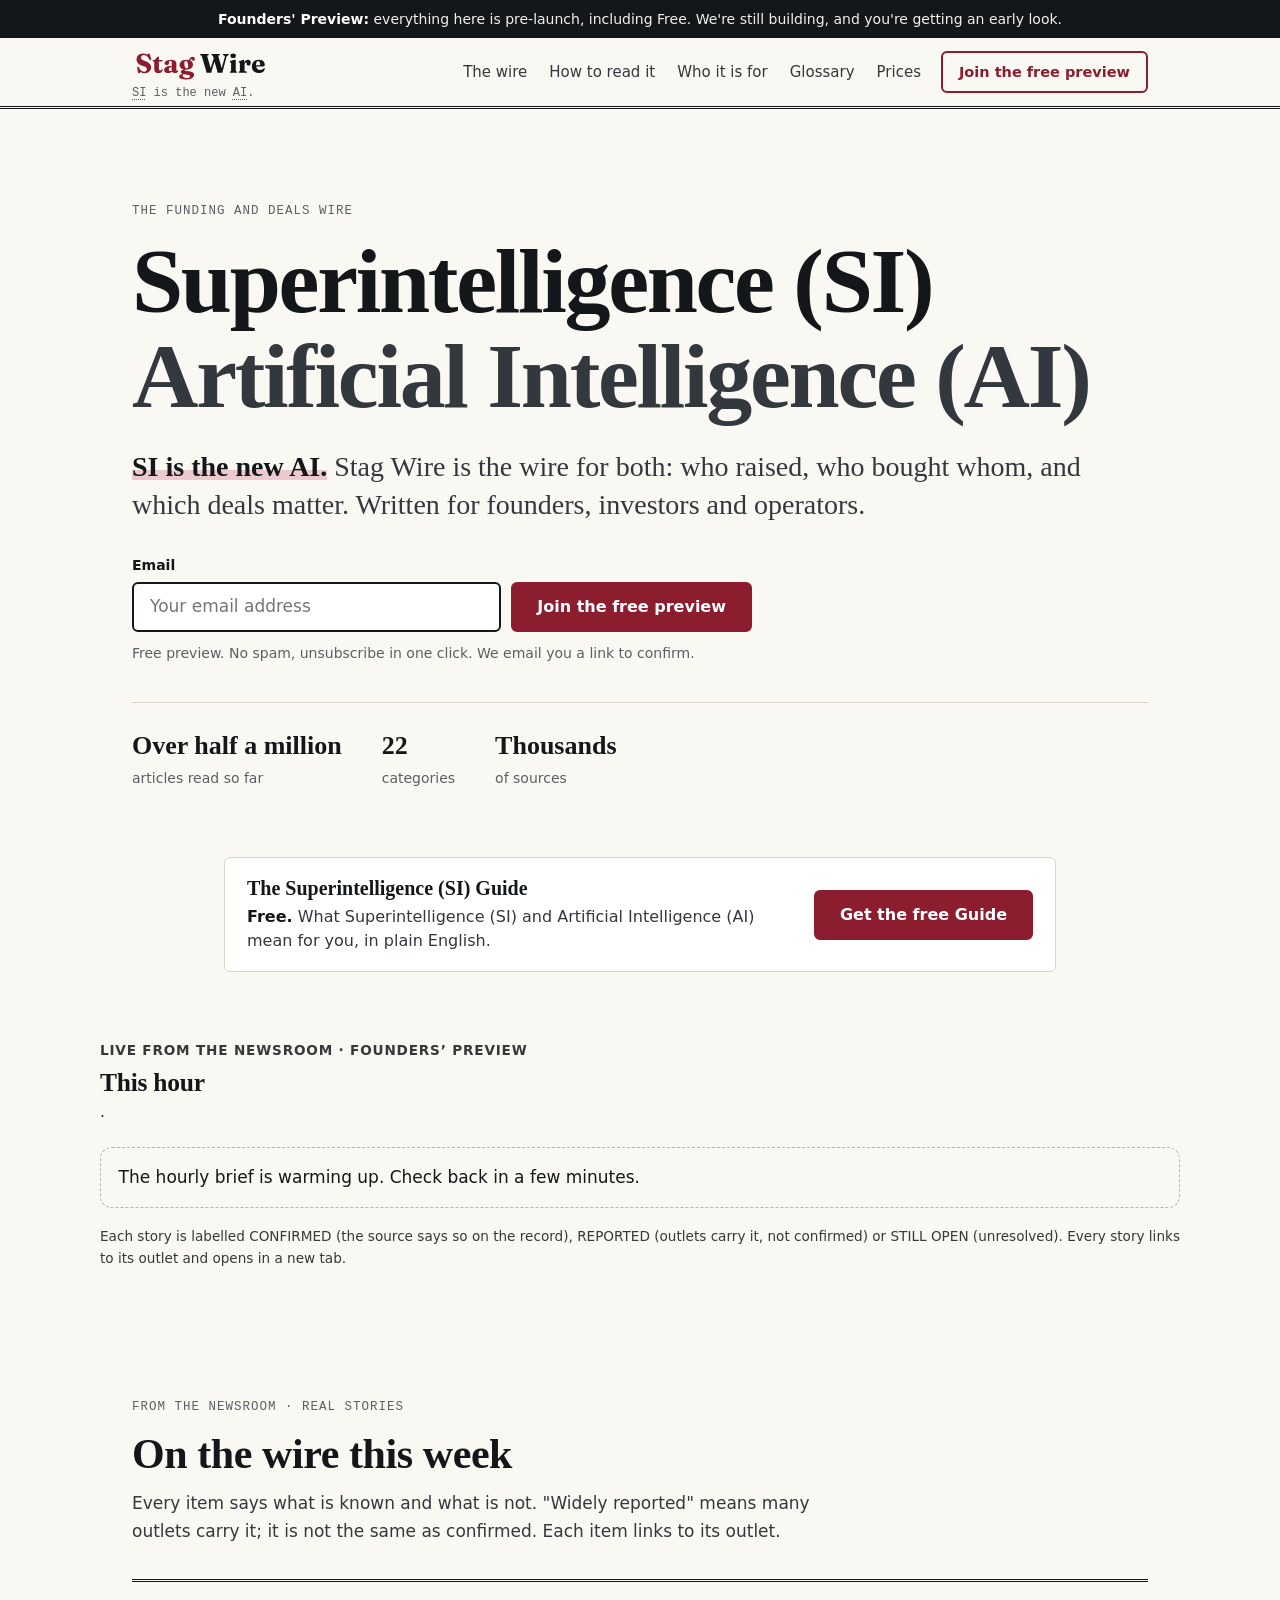
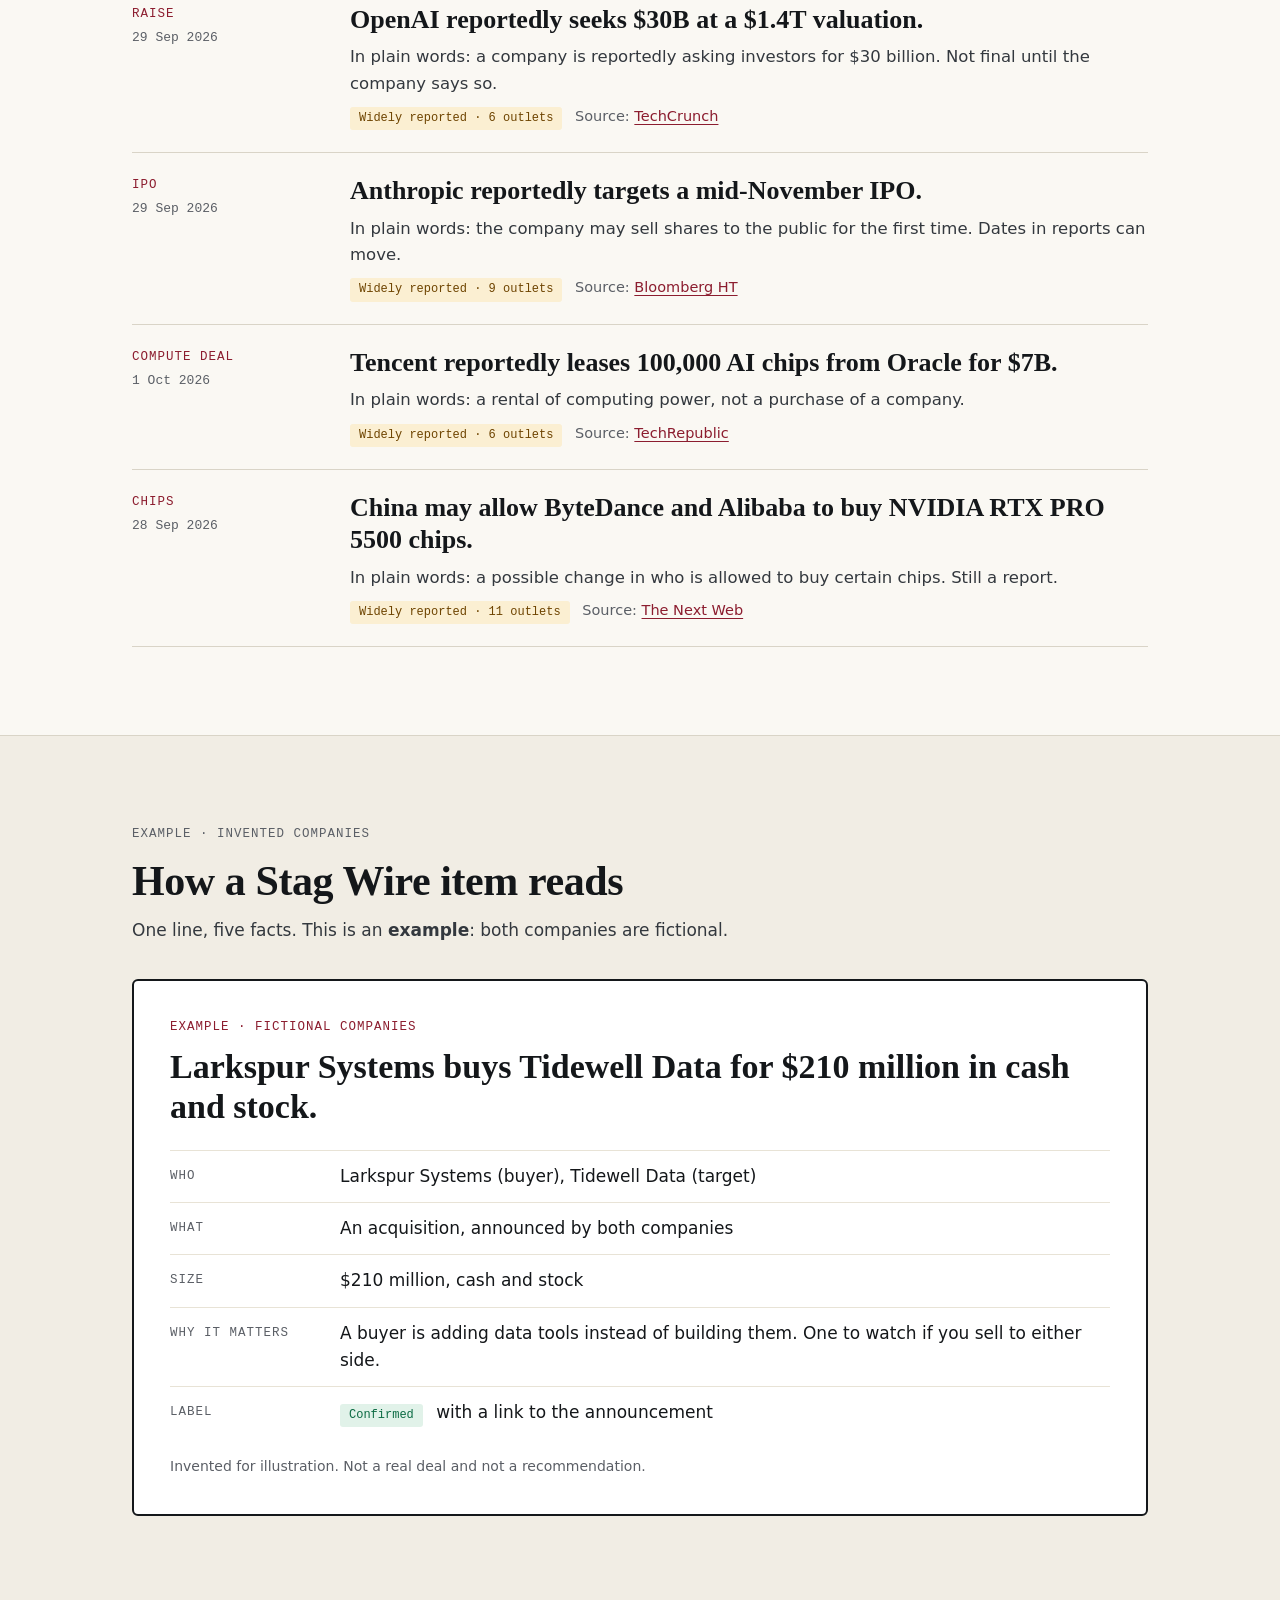
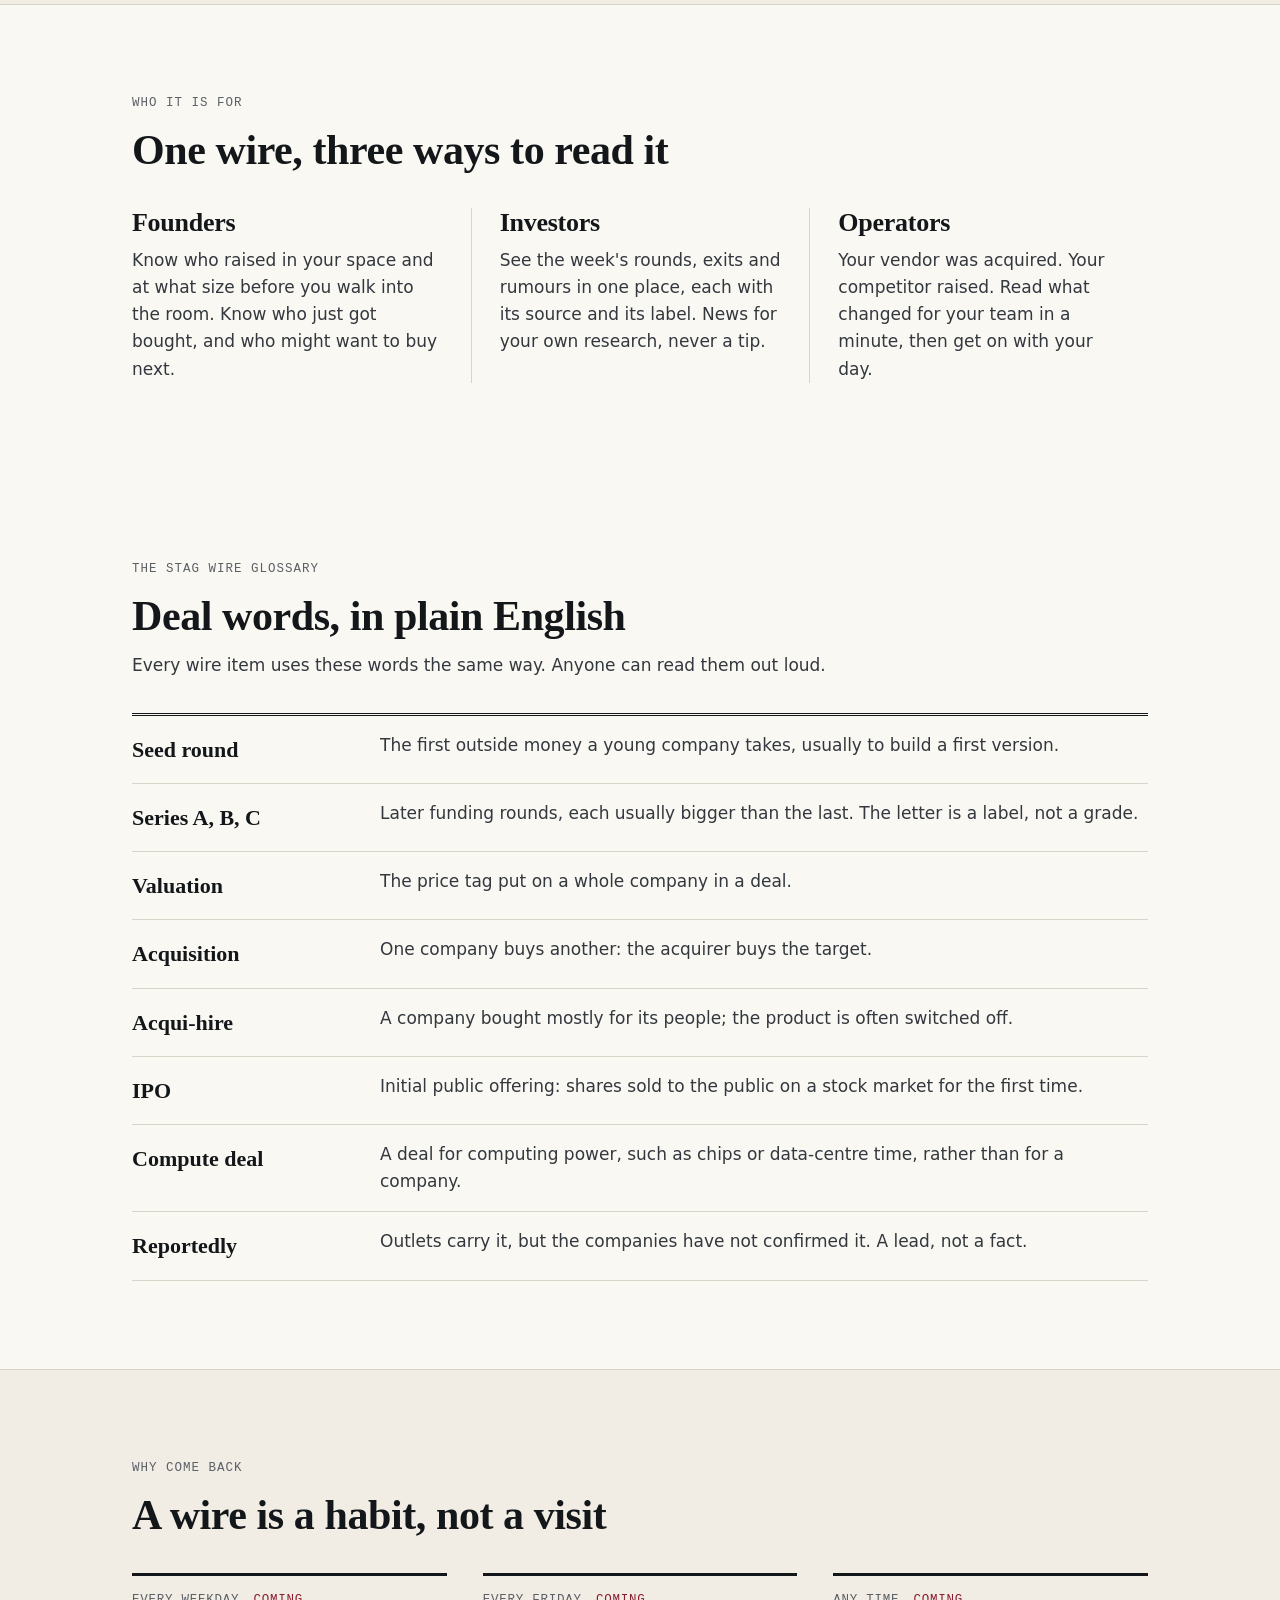
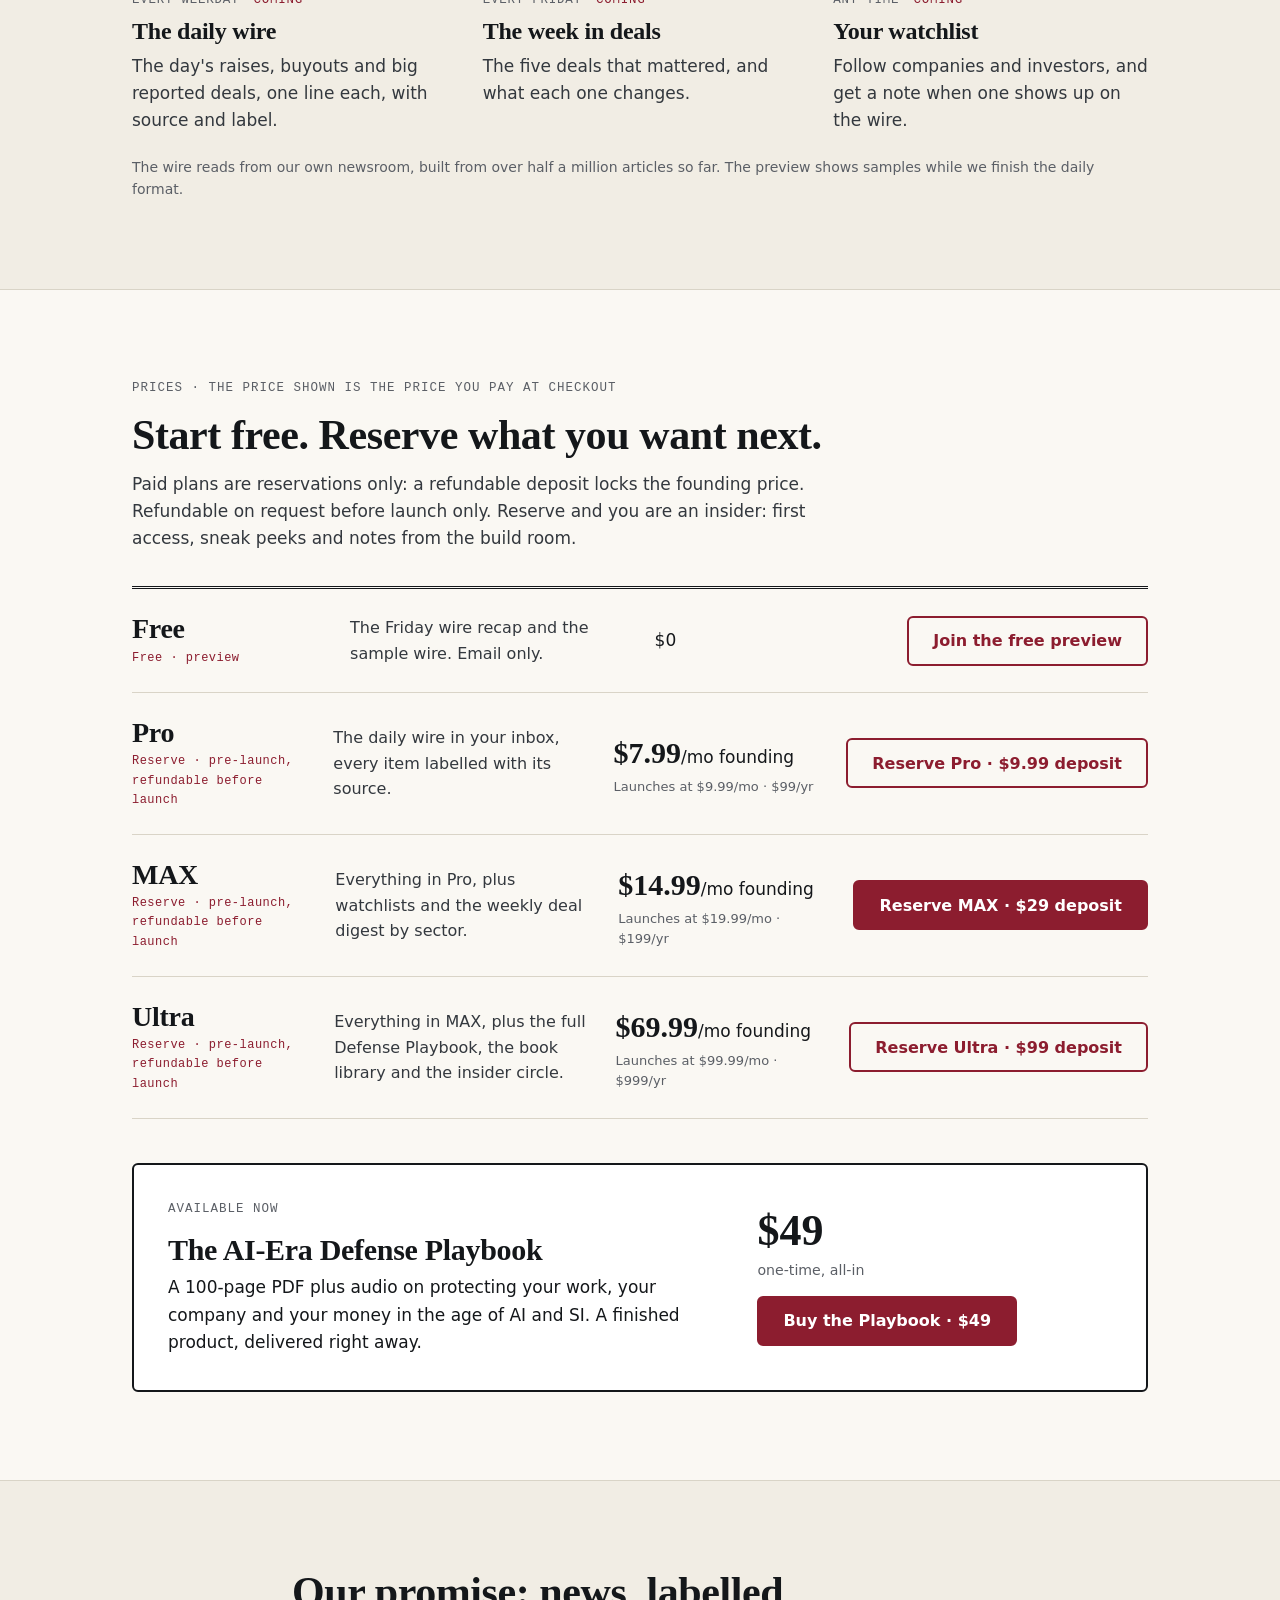
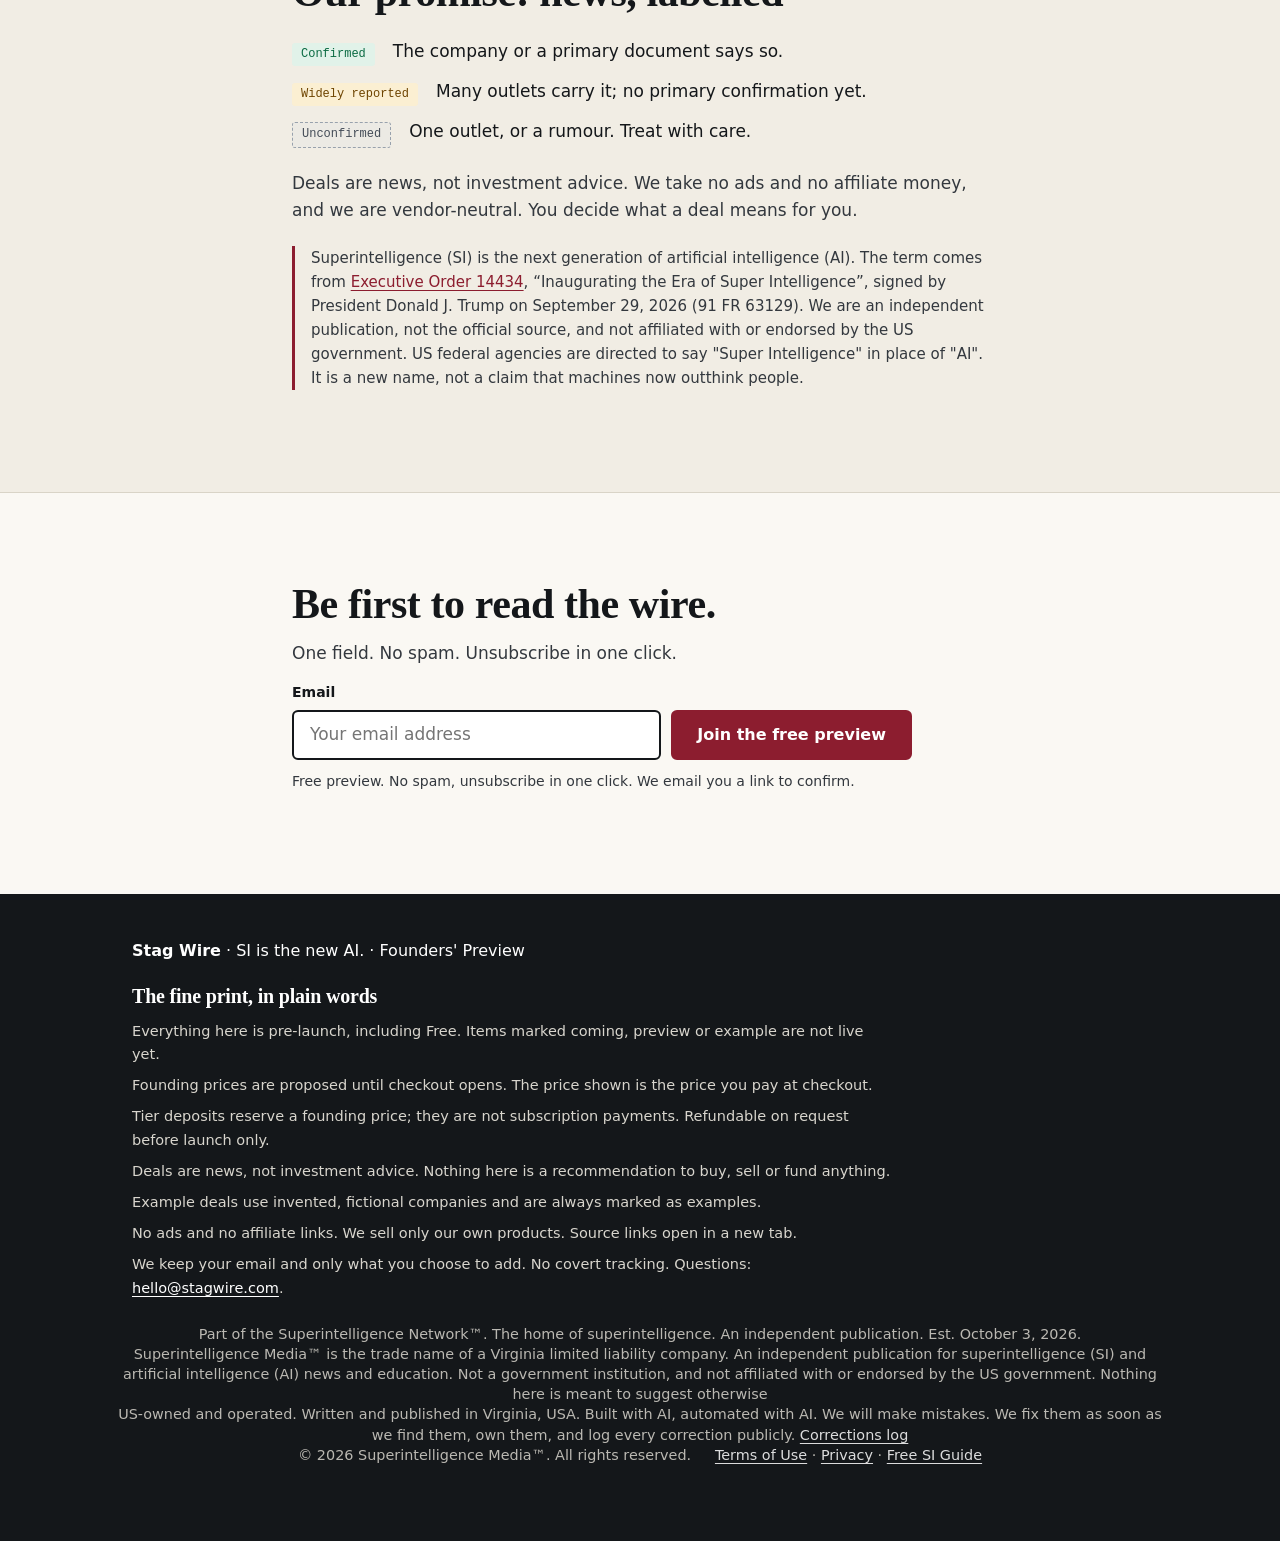
==== commit af617146: "Legal wordings A-E (approved 10-04) Co-Authored-By: Claude Sonnet 5.5 <noreply@anthropic.com>" ====
--- a/index.html
+++ b/index.html
@@ -182,7 +182,7 @@
       <li><span class="stamp unconf">Unconfirmed</span> One outlet, or a rumour. Treat with care.</li>
     </ul>
     <p>Deals are news, not investment advice. We take no ads and no affiliate money, and we are vendor-neutral. You decide what a deal means for you.</p>
-    <p class="si-note">Superintelligence (SI) is the next generation of artificial intelligence (AI). The term comes from <a href="https://www.federalregister.gov/d/2026-20321" target="_blank" rel="noopener noreferrer">Executive Order 14434<span class="sr"> (opens in a new tab)</span></a>, "Inaugurating the Era of Super Intelligence", signed by President Donald J. Trump on September 29, 2026 (91 FR 63129). US federal agencies are directed to say "Super Intelligence" in place of "AI". It is a new name, not a claim that machines now outthink people. We are an independent publication, not the official source, and not affiliated with or endorsed by the US government.</p>
+    <p class="si-note">Superintelligence (SI) is the next generation of artificial intelligence (AI). The term comes from <a href="https://www.federalregister.gov/d/2026-20321" target="_blank" rel="noopener noreferrer" aria-label="Executive Order 14434 in the Federal Register (opens in a new tab)">Executive Order 14434</a>, “Inaugurating the Era of Super Intelligence”, signed by President Donald J. Trump on September 29, 2026 (91 FR 63129). We are an independent publication, not the official source, and not affiliated with or endorsed by the US government. US federal agencies are directed to say "Super Intelligence" in place of "AI". It is a new name, not a claim that machines now outthink people.</p>
   </div>
 </section>
 
@@ -230,7 +230,7 @@
   </ul>
 </div>
   </div>
-<p class="trade-name"><span>Part of the Superintelligence Network™, the home of superintelligence. Est. October 3, 2026.</span> <span>Superintelligence Media™ is the trade name of a Virginia limited liability company. An independent publication for superintelligence (SI) and artificial intelligence (AI) news and education. Not a government institution, and not affiliated with or endorsed by the US government. Nothing here is meant to suggest otherwise</span> <span>© 2026 Superintelligence Media™. All rights reserved.</span> <span><a href="https://siagentsignal.com/terms.html" target="_blank" rel="noopener">Terms of Use</a> &middot; <a href="https://siagentsignal.com/privacy.html" target="_blank" rel="noopener">Privacy</a> &middot; <a href="https://siagentsignal.com/si/">Free SI Guide</a></span></p>
+<p class="trade-name"><span>Part of the Superintelligence Network™. The home of superintelligence. An independent publication. Est. October 3, 2026.</span> <span>Superintelligence Media™ is the trade name of a Virginia limited liability company. An independent publication for superintelligence (SI) and artificial intelligence (AI) news and education. Not a government institution, and not affiliated with or endorsed by the US government. Nothing here is meant to suggest otherwise</span> <span>US-owned and operated. Written and published in Virginia, USA. Built with AI, automated with AI. We will make mistakes. We fix them as soon as we find them, own them, and log every correction publicly. <a href="https://siagentsignal.com/corrections.html" target="_blank" rel="noopener">Corrections log</a></span> <span>© 2026 Superintelligence Media™. All rights reserved.</span> <span><a href="https://siagentsignal.com/terms.html" target="_blank" rel="noopener">Terms of Use</a> &middot; <a href="https://siagentsignal.com/privacy.html" target="_blank" rel="noopener">Privacy</a> &middot; <a href="https://siagentsignal.com/si/">Free SI Guide</a></span></p>
 </footer>
 <dialog id="checkout" aria-labelledby="co-h">
   <div class="dlg">
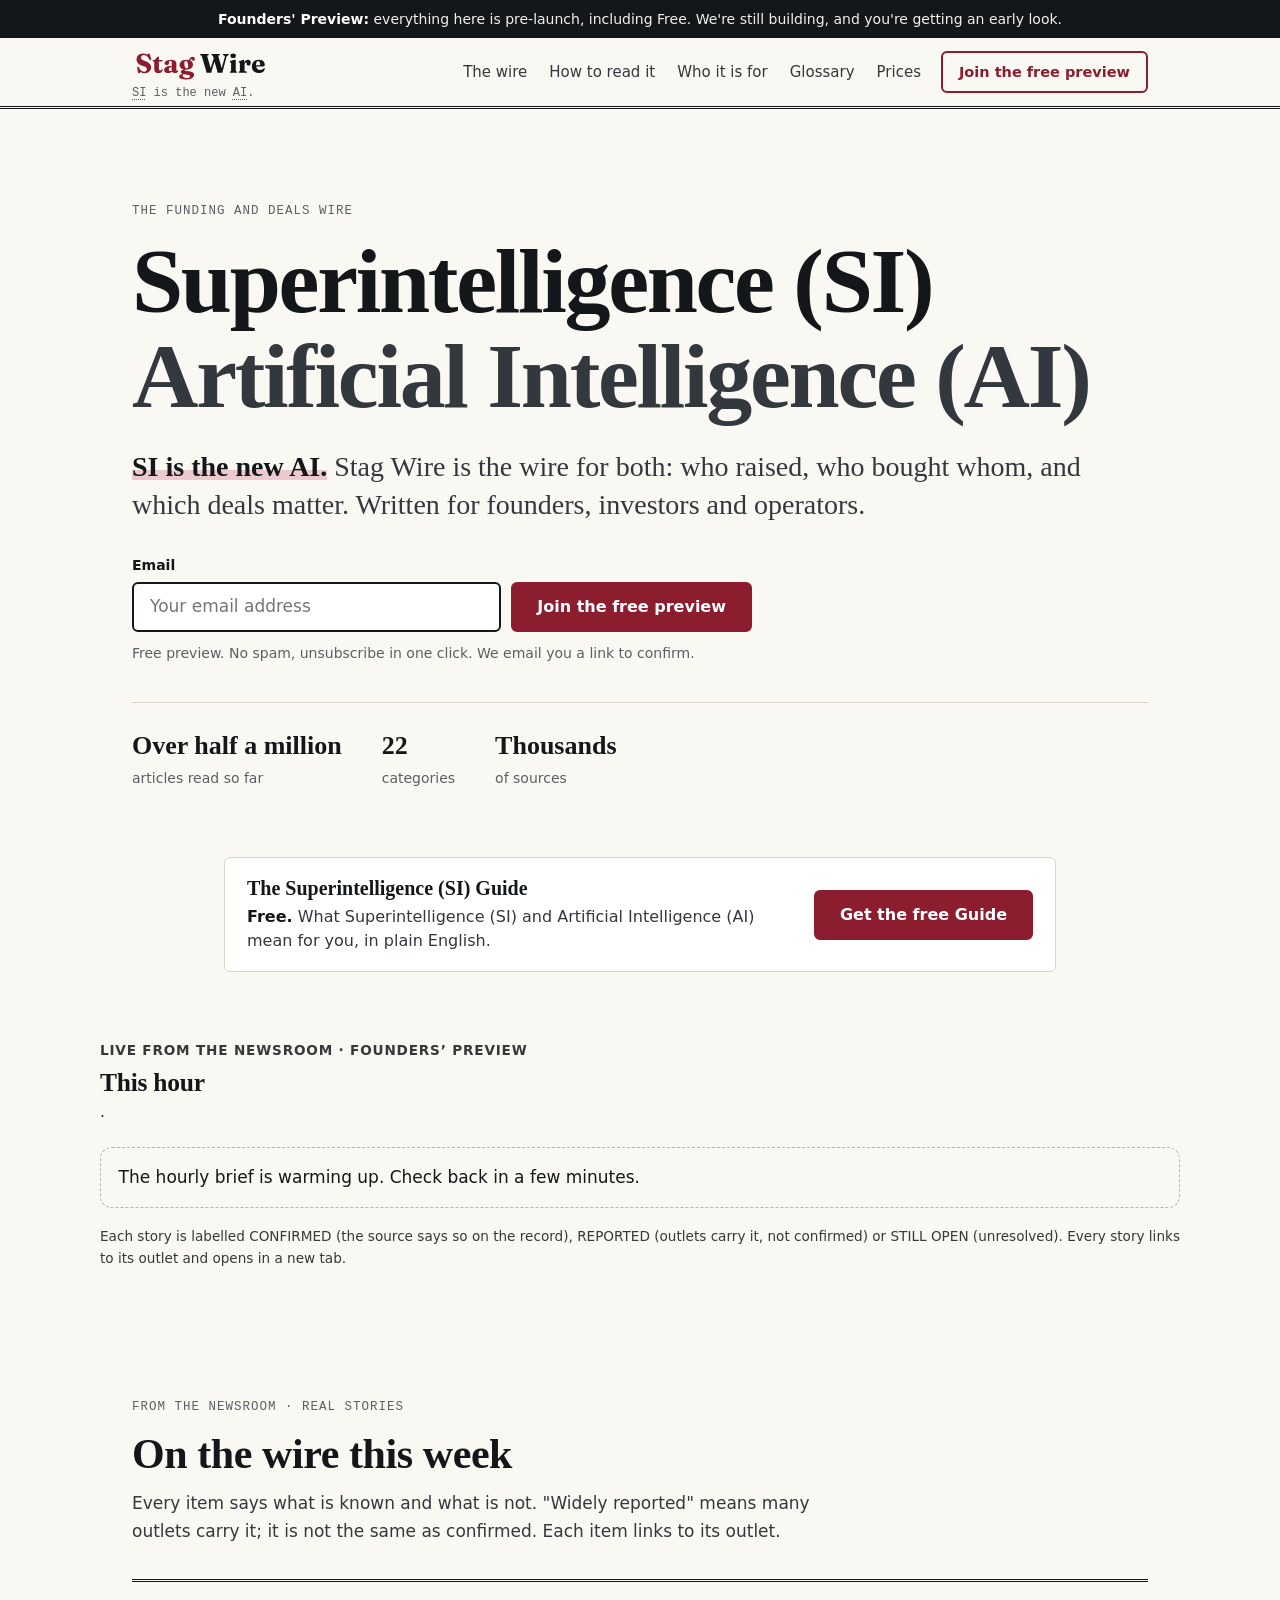
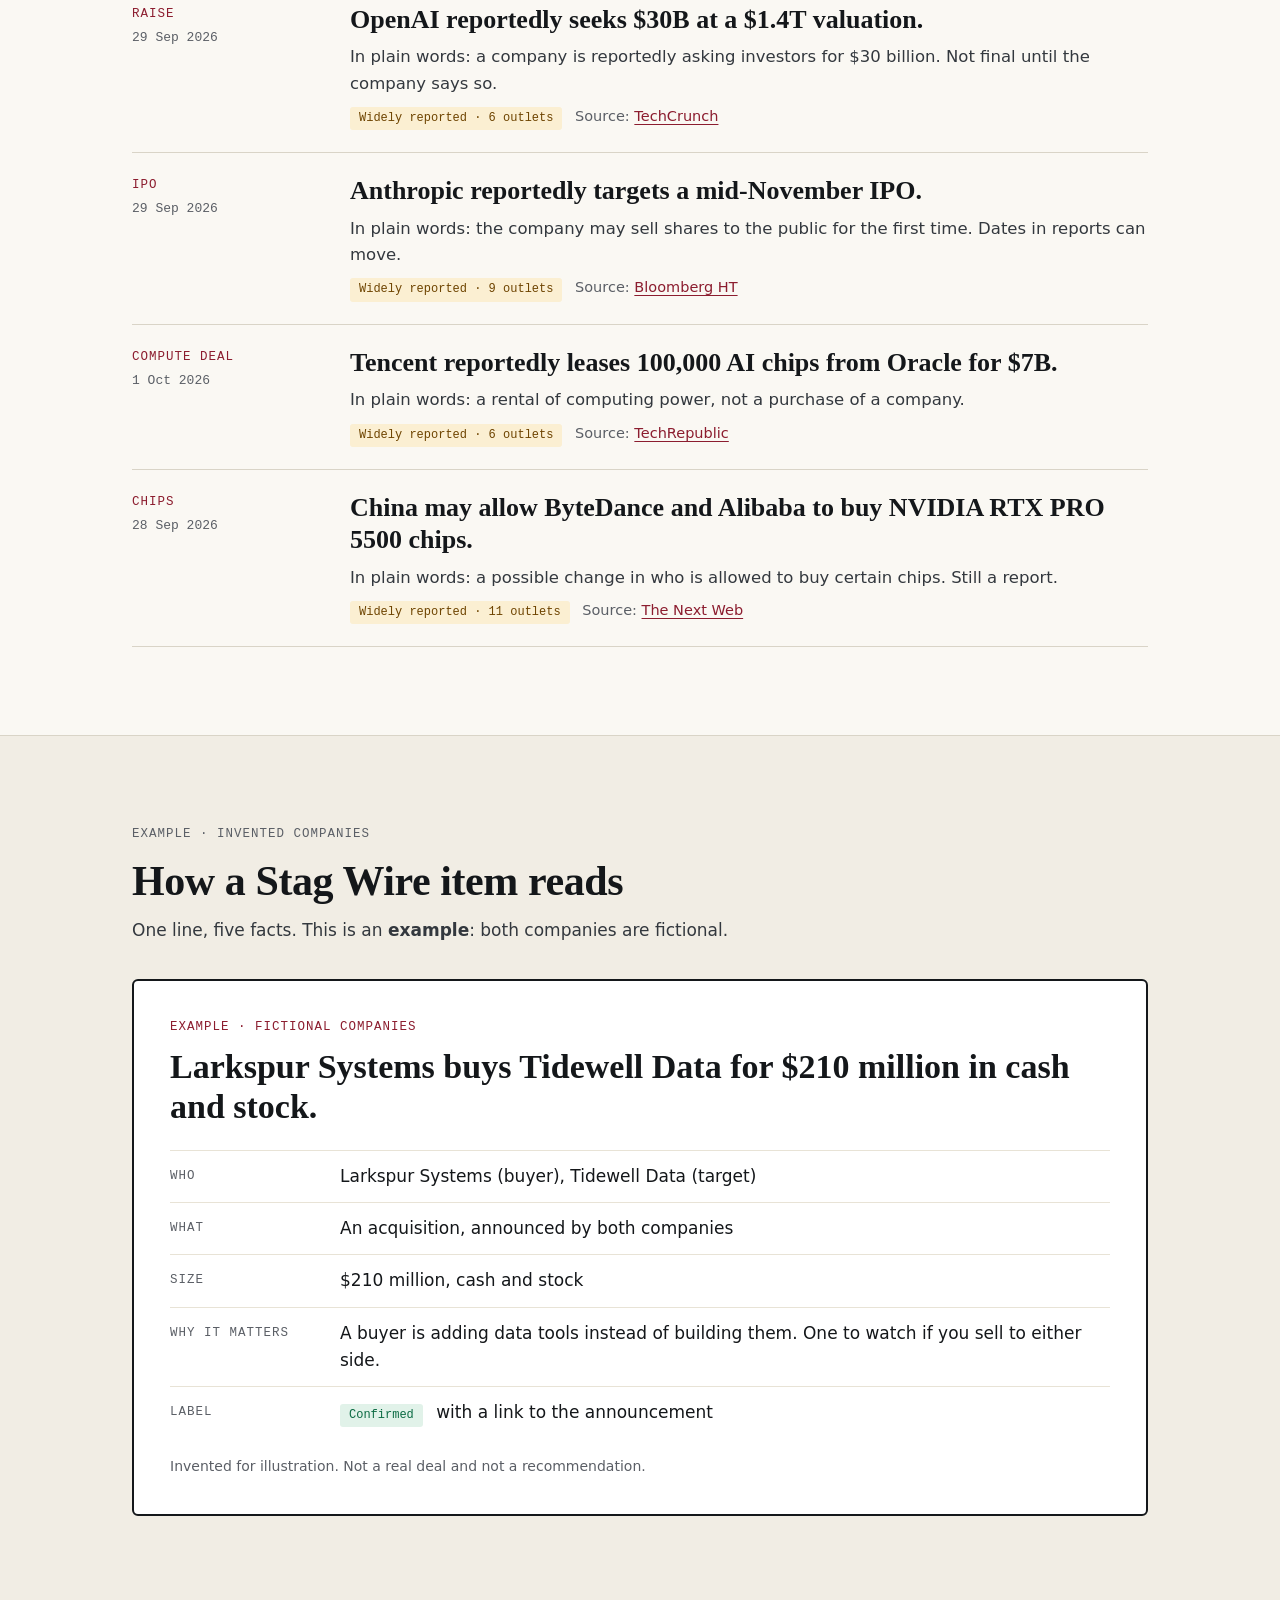
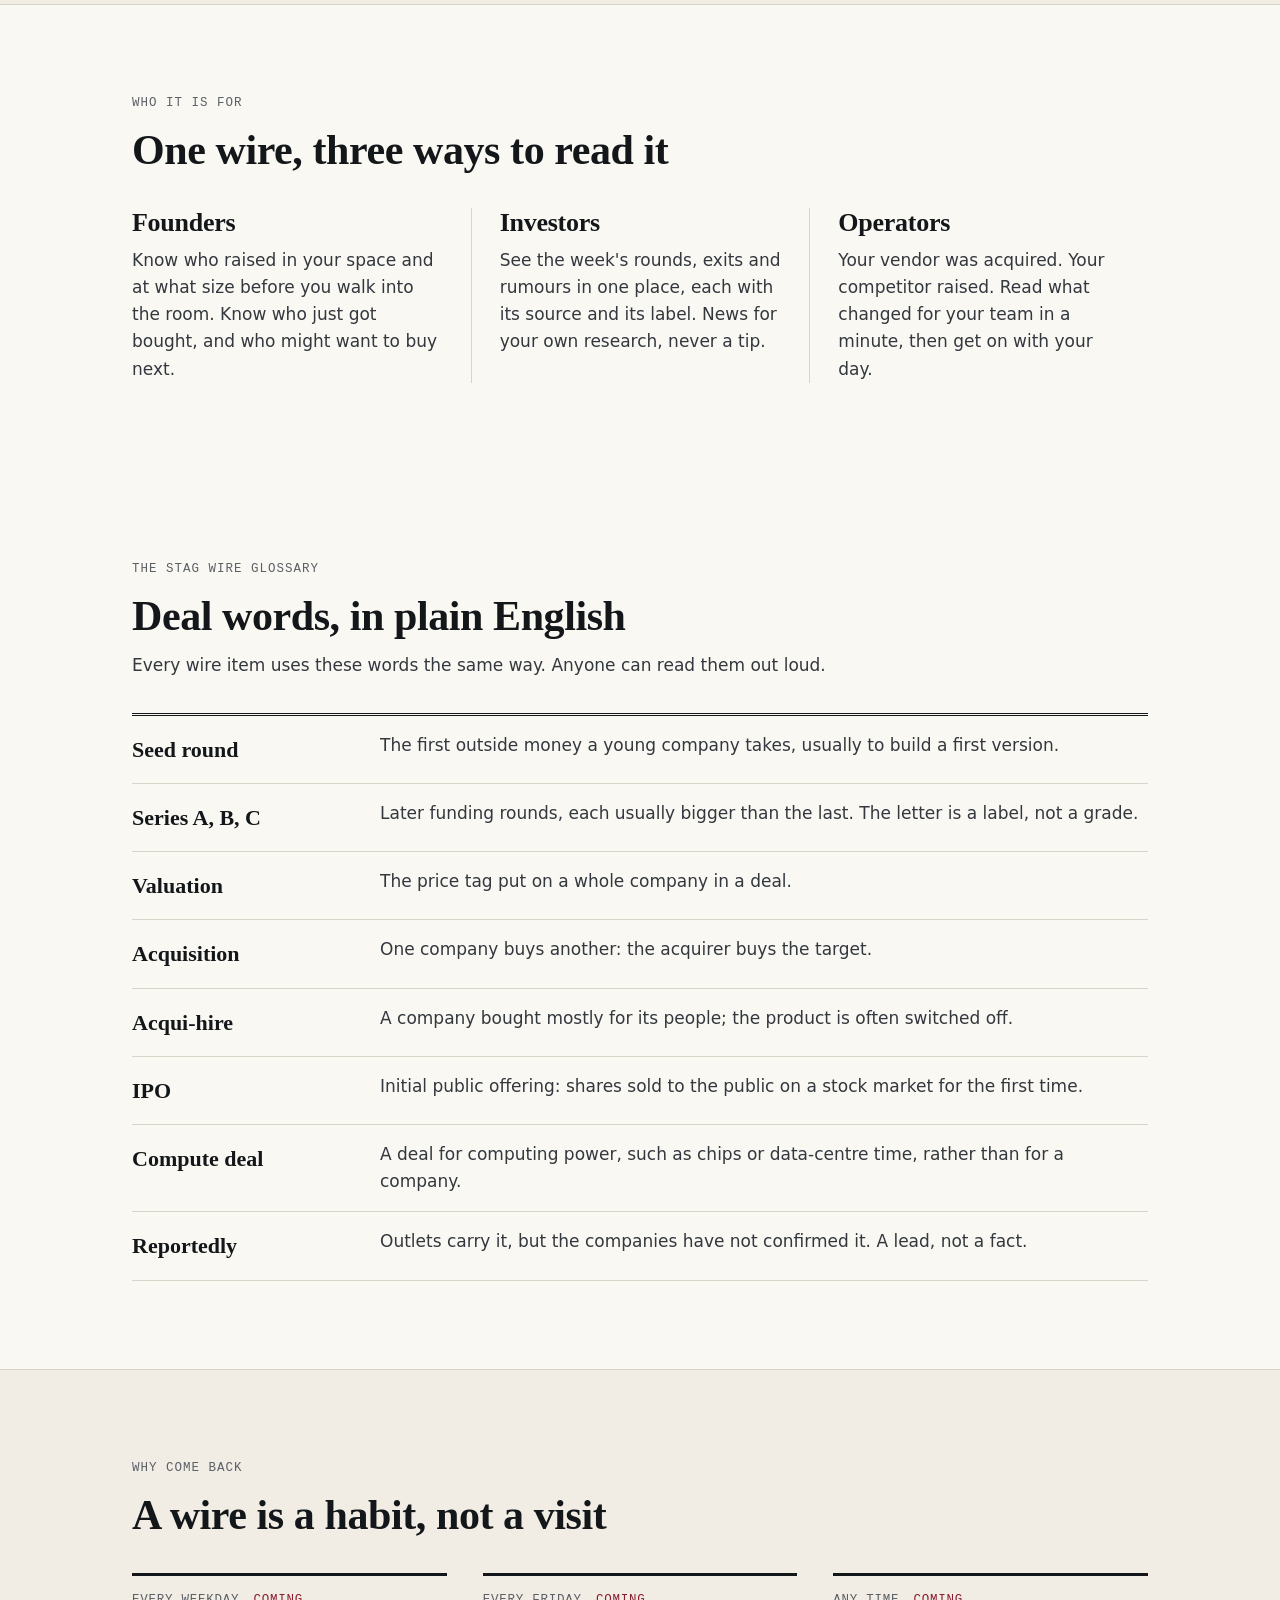
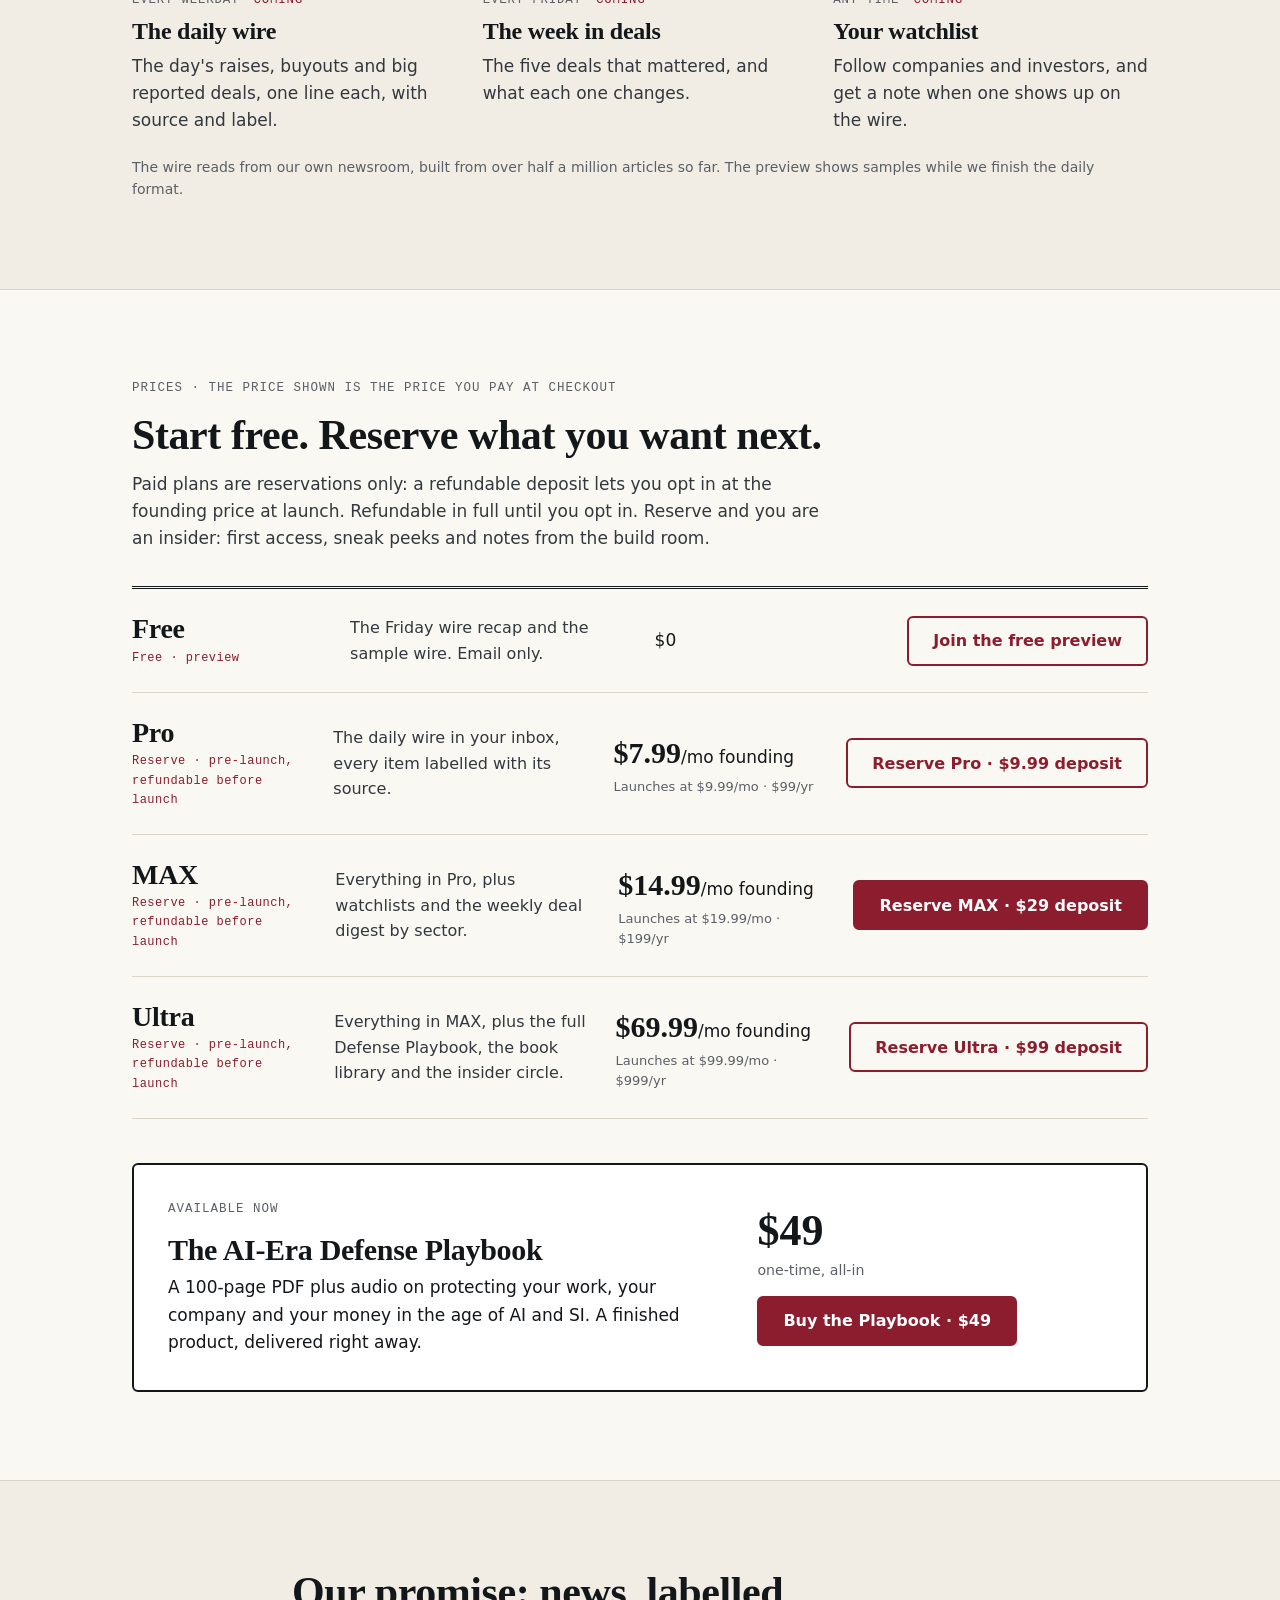
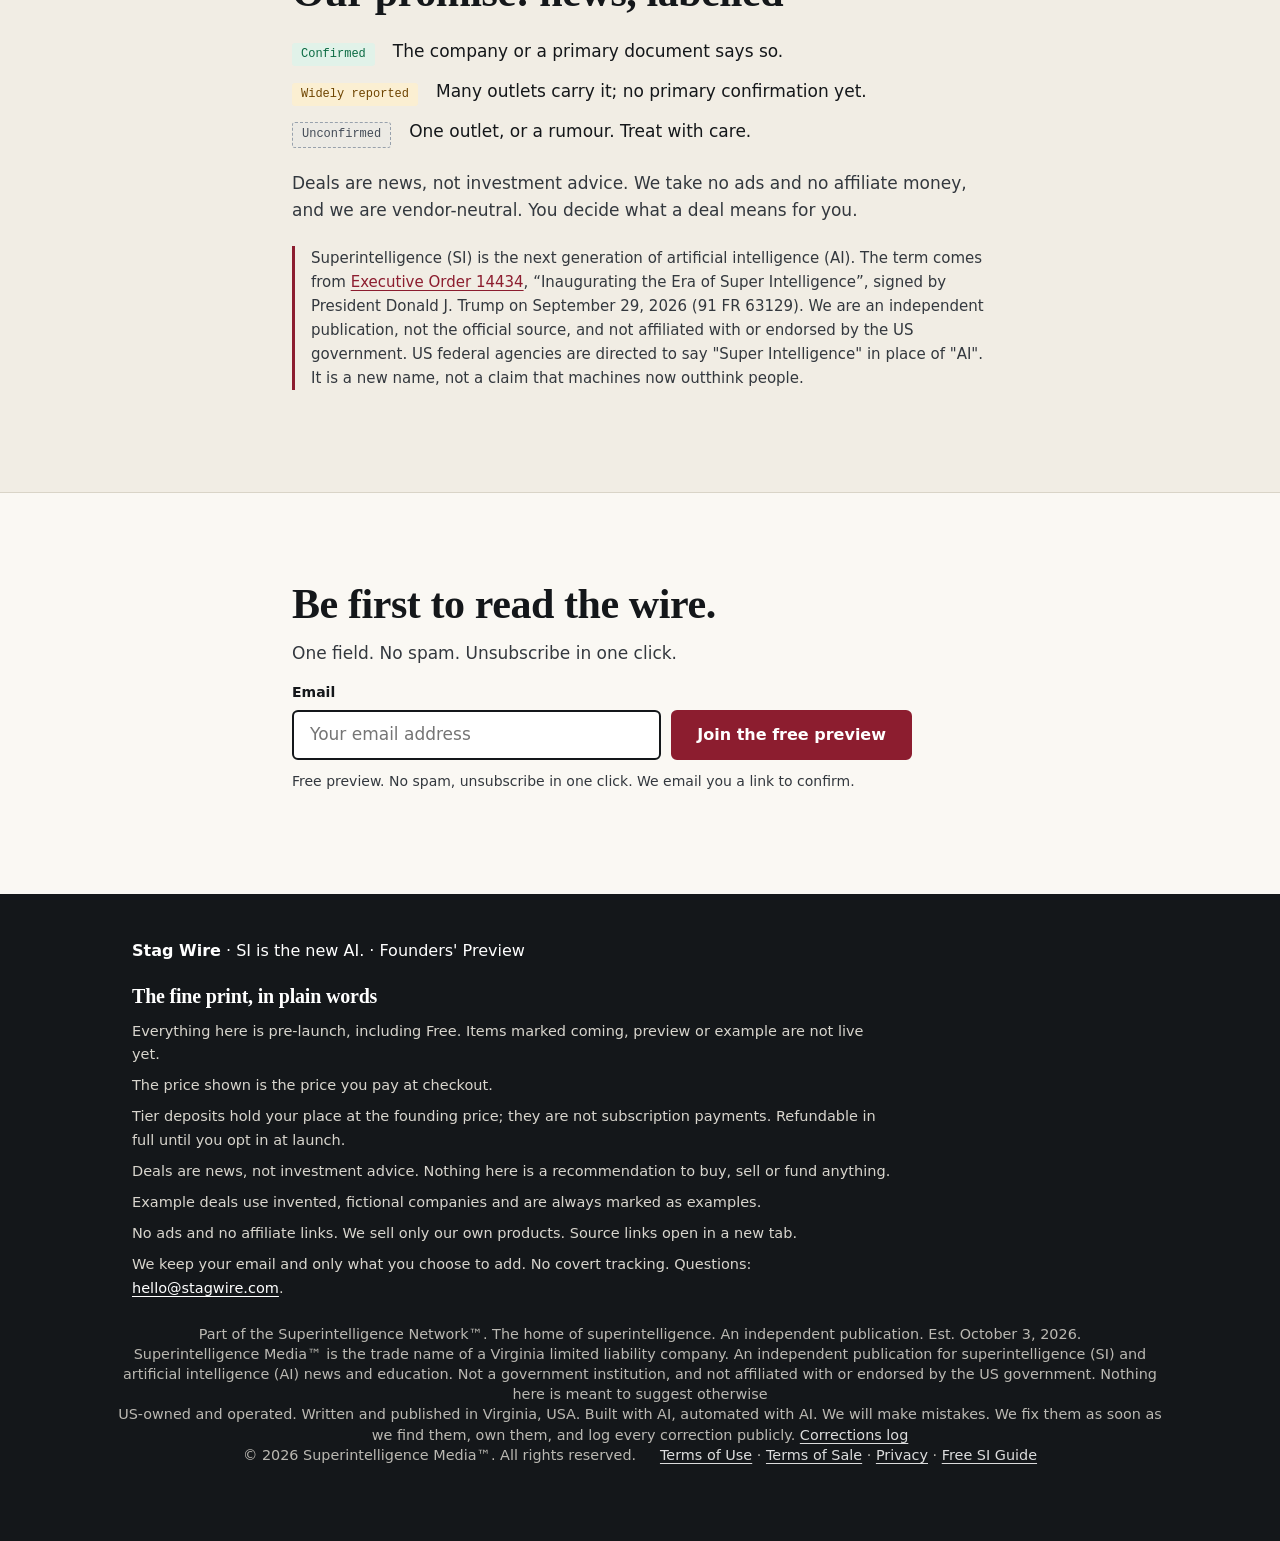
==== commit ad79d88e: "Terms coverage: Buy/Reserve copy matches the Terms of Sale + footer link Board 13-189 / LEGAL-PUSH 2" ====
--- a/index.html
+++ b/index.html
@@ -164,11 +164,11 @@
 <section class="sec" id="prices" aria-labelledby="prices-h">
   <div class="wrap">
     <div class="sec-h"><p class="kicker">Prices · the price shown is the price you pay at checkout</p><h2 id="prices-h">Start free. Reserve what you want next.</h2>
-    <p class="sec-p">Paid plans are reservations only: a refundable deposit locks the founding price. Refundable on request before launch only. Reserve and you are an insider: first access, sneak peeks and notes from the build room.</p></div>
-    <ul class="plans"><li class="plan"><div class="p-n"><h3>Free</h3><p class="p-st">Free · preview</p></div><p class="p-d">The Friday wire recap and the sample wire. Email only.</p><div class="p-p">$0</div><div class="p-a"><a class="btn line" href="#join-email">Join the free preview</a></div></li><li class="plan"><div class="p-n"><h3>Pro</h3><p class="p-st">Reserve · pre-launch, refundable before launch</p></div><p class="p-d">The daily wire in your inbox, every item labelled with its source.</p><div class="p-p"><b>$7.99</b>/mo founding<small>Launches at $9.99/mo · $99/yr</small></div><div class="p-a"><button class="btn line js-checkout" type="button" data-kind="reserve" data-title="Reserve Pro" data-get="The daily deal wire by email (coming)|Every item labelled Confirmed, Widely reported or Unconfirmed|Search of the wire archive (coming)" data-price="Launch price $9.99/mo · $99/yr. Founding $7.99/mo ($79/yr founding), locked while you stay subscribed." data-save="Save $2/mo · $24/yr · 20%" data-pay="Reserve for $9.99" data-refund="Refundable on request before launch only. This $9.99 deposit reserves the founding price; it is not a subscription payment. At launch it is credited to your first bill. The price shown is the price you pay at checkout.">Reserve Pro · $9.99 deposit</button></div></li><li class="plan"><div class="p-n"><h3>MAX</h3><p class="p-st">Reserve · pre-launch, refundable before launch</p></div><p class="p-d">Everything in Pro, plus watchlists and the weekly deal digest by sector.</p><div class="p-p"><b>$14.99</b>/mo founding<small>Launches at $19.99/mo · $199/yr</small></div><div class="p-a"><button class="btn js-checkout" type="button" data-kind="reserve" data-title="Reserve MAX" data-get="Everything in Pro|Watchlists for companies and investors, with alerts (coming)|The weekly deals digest by sector (coming)" data-price="Launch price $19.99/mo · $199/yr. Founding $14.99/mo ($149/yr founding), locked while you stay subscribed." data-save="Save $5/mo · $60/yr · 25%" data-pay="Reserve for $29" data-refund="Refundable on request before launch only. This $29 deposit reserves the founding price; it is not a subscription payment. At launch it is credited to your first bill. The price shown is the price you pay at checkout.">Reserve MAX · $29 deposit</button></div></li><li class="plan"><div class="p-n"><h3>Ultra</h3><p class="p-st">Reserve · pre-launch, refundable before launch</p></div><p class="p-d">Everything in MAX, plus the full Defense Playbook, the book library and the insider circle.</p><div class="p-p"><b>$69.99</b>/mo founding<small>Launches at $99.99/mo · $999/yr</small></div><div class="p-a"><button class="btn line js-checkout" type="button" data-kind="reserve" data-title="Reserve Ultra" data-get="Everything in MAX|The full AI-Era Defense Playbook and the 21-book library (coming)|The insider circle and build-room notes" data-price="Launch price $99.99/mo · $999/yr. Founding $69.99/mo ($699/yr founding), locked while you stay subscribed." data-save="Save $30/mo · $360/yr · 30%" data-pay="Reserve for $99" data-refund="Refundable on request before launch only. This $99 deposit reserves the founding price; it is not a subscription payment. At launch it is credited to your first bill. The price shown is the price you pay at checkout.">Reserve Ultra · $99 deposit</button></div></li></ul>
+    <p class="sec-p">Paid plans are reservations only: a refundable deposit lets you opt in at the founding price at launch. Refundable in full until you opt in. Reserve and you are an insider: first access, sneak peeks and notes from the build room.</p></div>
+    <ul class="plans"><li class="plan"><div class="p-n"><h3>Free</h3><p class="p-st">Free · preview</p></div><p class="p-d">The Friday wire recap and the sample wire. Email only.</p><div class="p-p">$0</div><div class="p-a"><a class="btn line" href="#join-email">Join the free preview</a></div></li><li class="plan"><div class="p-n"><h3>Pro</h3><p class="p-st">Reserve · pre-launch, refundable before launch</p></div><p class="p-d">The daily wire in your inbox, every item labelled with its source.</p><div class="p-p"><b>$7.99</b>/mo founding<small>Launches at $9.99/mo · $99/yr</small></div><div class="p-a"><button data-pay-url="https://buy.stripe.com/3cI9ASfpb64e4qc3sW8Vi0w?client_reference_id=stagwire-com" class="btn line js-checkout" type="button" data-kind="reserve" data-title="Reserve Pro" data-get="The daily deal wire by email (coming)|Every item labelled Confirmed, Widely reported or Unconfirmed|Search of the wire archive (coming)" data-price="Launch price $9.99/mo · $99/yr. Founding $7.99/mo ($79/yr founding), yours if you opt in at launch, kept while you stay subscribed." data-save="Nothing renews or converts on its own. At launch we email you a link: opt in and your deposit counts toward your first payment, or do nothing and it is refunded in full." data-pay="Reserve for $9.99" data-refund="Refundable in full until you opt in at launch. This $9.99 deposit holds your place at the founding price; it is not a subscription. If you opt in at launch, it counts toward your first payment. The price shown is the price you pay at checkout.">Reserve Pro · $9.99 deposit</button></div></li><li class="plan"><div class="p-n"><h3>MAX</h3><p class="p-st">Reserve · pre-launch, refundable before launch</p></div><p class="p-d">Everything in Pro, plus watchlists and the weekly deal digest by sector.</p><div class="p-p"><b>$14.99</b>/mo founding<small>Launches at $19.99/mo · $199/yr</small></div><div class="p-a"><button data-pay-url="https://buy.stripe.com/4gMbJ0dh3gISaOA1kO8Vi0x?client_reference_id=stagwire-com" class="btn js-checkout" type="button" data-kind="reserve" data-title="Reserve MAX" data-get="Everything in Pro|Watchlists for companies and investors, with alerts (coming)|The weekly deals digest by sector (coming)" data-price="Launch price $19.99/mo · $199/yr. Founding $14.99/mo ($149/yr founding), yours if you opt in at launch, kept while you stay subscribed." data-save="Nothing renews or converts on its own. At launch we email you a link: opt in and your deposit counts toward your first payment, or do nothing and it is refunded in full." data-pay="Reserve for $29" data-refund="Refundable in full until you opt in at launch. This $29 deposit holds your place at the founding price; it is not a subscription. If you opt in at launch, it counts toward your first payment. The price shown is the price you pay at checkout.">Reserve MAX · $29 deposit</button></div></li><li class="plan"><div class="p-n"><h3>Ultra</h3><p class="p-st">Reserve · pre-launch, refundable before launch</p></div><p class="p-d">Everything in MAX, plus the full Defense Playbook, the book library and the insider circle.</p><div class="p-p"><b>$69.99</b>/mo founding<small>Launches at $99.99/mo · $999/yr</small></div><div class="p-a"><button data-pay-url="https://buy.stripe.com/4gMfZggtf8cme0Me7A8Vi0y?client_reference_id=stagwire-com" class="btn line js-checkout" type="button" data-kind="reserve" data-title="Reserve Ultra" data-get="Everything in MAX|The full AI-Era Defense Playbook and the 21-book library (coming)|The insider circle and build-room notes" data-price="Launch price $99.99/mo · $999/yr. Founding $69.99/mo ($699/yr founding), yours if you opt in at launch, kept while you stay subscribed." data-save="Nothing renews or converts on its own. At launch we email you a link: opt in and your deposit counts toward your first payment, or do nothing and it is refunded in full." data-pay="Reserve for $99" data-refund="Refundable in full until you opt in at launch. This $99 deposit holds your place at the founding price; it is not a subscription. If you opt in at launch, it counts toward your first payment. The price shown is the price you pay at checkout.">Reserve Ultra · $99 deposit</button></div></li></ul>
     <div class="pb" id="playbook">
       <div><p class="kicker">Available now</p><h3>The AI-Era Defense Playbook</h3><p>A 100-page PDF plus audio on protecting your work, your company and your money in the age of AI and SI. A finished product, delivered right away.</p></div>
-      <div class="pb-a"><b class="pb-p">$49</b><small>one-time, all-in</small><button class="btn js-checkout" type="button" data-kind="buy" data-title="Buy the AI-Era Defense Playbook" data-get="100-page PDF|The full audio version|Delivered right away" data-price="$49, one-time purchase, all-in. The price shown is the price you pay at checkout." data-save="No discount. It is a finished product at its normal price." data-pay="Buy for $49" data-refund="A finished digital product, delivered right away. See the refund terms before you pay.">Buy the Playbook · $49</button></div>
+      <div class="pb-a"><b class="pb-p">$49</b><small>one-time, all-in</small><button data-pay-url="https://buy.stripe.com/eVqcN45OB50a1e07Jc8Vi0v?client_reference_id=stagwire-com" class="btn js-checkout" type="button" data-kind="buy" data-title="Buy the AI-Era Defense Playbook" data-get="100-page PDF|The full audio version|Delivered right away" data-price="$49, one-time purchase, all-in. The price shown is the price you pay at checkout." data-save="The download link works for 30 days, up to 10 downloads." data-pay="Buy for $49" data-refund="A digital download: we email the link after payment, usually within minutes. If it fails or is not as described, write within 14 days for a fix or a full refund.">Buy the Playbook · $49</button></div>
     </div>
   </div>
 </section>
@@ -221,8 +221,8 @@
   <h4>The fine print, in plain words</h4>
   <ul>
     <li>Everything here is pre-launch, including Free. Items marked coming, preview or example are not live yet.</li>
-    <li>Founding prices are proposed until checkout opens. The price shown is the price you pay at checkout.</li>
-    <li>Tier deposits reserve a founding price; they are not subscription payments. Refundable on request before launch only.</li>
+    <li>The price shown is the price you pay at checkout.</li>
+    <li>Tier deposits hold your place at the founding price; they are not subscription payments. Refundable in full until you opt in at launch.</li>
     <li>Deals are news, not investment advice. Nothing here is a recommendation to buy, sell or fund anything.</li>
     <li>Example deals use invented, fictional companies and are always marked as examples.</li>
     <li>No ads and no affiliate links. We sell only our own products. Source links open in a new tab.</li>
@@ -230,7 +230,7 @@
   </ul>
 </div>
   </div>
-<p class="trade-name"><span>Part of the Superintelligence Network™. The home of superintelligence. An independent publication. Est. October 3, 2026.</span> <span>Superintelligence Media™ is the trade name of a Virginia limited liability company. An independent publication for superintelligence (SI) and artificial intelligence (AI) news and education. Not a government institution, and not affiliated with or endorsed by the US government. Nothing here is meant to suggest otherwise</span> <span>US-owned and operated. Written and published in Virginia, USA. Built with AI, automated with AI. We will make mistakes. We fix them as soon as we find them, own them, and log every correction publicly. <a href="https://siagentsignal.com/corrections.html" target="_blank" rel="noopener">Corrections log</a></span> <span>© 2026 Superintelligence Media™. All rights reserved.</span> <span><a href="https://siagentsignal.com/terms.html" target="_blank" rel="noopener">Terms of Use</a> &middot; <a href="https://siagentsignal.com/privacy.html" target="_blank" rel="noopener">Privacy</a> &middot; <a href="https://siagentsignal.com/si/">Free SI Guide</a></span></p>
+<p class="trade-name"><span>Part of the Superintelligence Network™. The home of superintelligence. An independent publication. Est. October 3, 2026.</span> <span>Superintelligence Media™ is the trade name of a Virginia limited liability company. An independent publication for superintelligence (SI) and artificial intelligence (AI) news and education. Not a government institution, and not affiliated with or endorsed by the US government. Nothing here is meant to suggest otherwise</span> <span>US-owned and operated. Written and published in Virginia, USA. Built with AI, automated with AI. We will make mistakes. We fix them as soon as we find them, own them, and log every correction publicly. <a href="https://siagentsignal.com/corrections.html" target="_blank" rel="noopener">Corrections log</a></span> <span>© 2026 Superintelligence Media™. All rights reserved.</span> <span><a href="https://siagentsignal.com/terms.html" target="_blank" rel="noopener">Terms of Use</a> &middot; <a href="https://siagentsignal.com/terms-of-sale.html" target="_blank" rel="noopener">Terms of Sale</a> &middot; <a href="https://siagentsignal.com/privacy.html" target="_blank" rel="noopener">Privacy</a> &middot; <a href="https://siagentsignal.com/si/">Free SI Guide</a></span></p>
 </footer>
 <dialog id="checkout" aria-labelledby="co-h">
   <div class="dlg">
@@ -238,7 +238,7 @@
     <ol>
       <li><i>1</i><div><div class="lbl">What you get</div><ul id="coGet"></ul></div></li>
       <li><i>2</i><div><div class="lbl">Price</div><div id="coPrice"></div></div></li>
-      <li><i>3</i><div><div class="lbl">Your saving</div><div id="coSave"></div></div></li>
+      <li><i>3</i><div><div class="lbl">Good to know</div><div id="coSave"></div></div></li>
     </ol>
     <div class="pay">
       <button class="btn" type="button" id="coPay">Reserve</button>
@@ -247,7 +247,7 @@
     </div>
     <p class="status" id="coStatus" aria-live="polite"></p>
     <div class="x">
-      <span class="small">Secure checkout by Stripe. Apple Pay, Google Pay and Link come before card entry. Nothing is charged in this preview.</span>
+      <span class="small">Secure checkout by Stripe. Apple Pay, Google Pay and Link come before card entry. See the <a href="https://siagentsignal.com/terms-of-sale.html" target="_blank" rel="noopener">Terms of Sale</a>.</span>
       <button class="notnow" type="button" id="coClose">Not now</button>
     </div>
   </div>
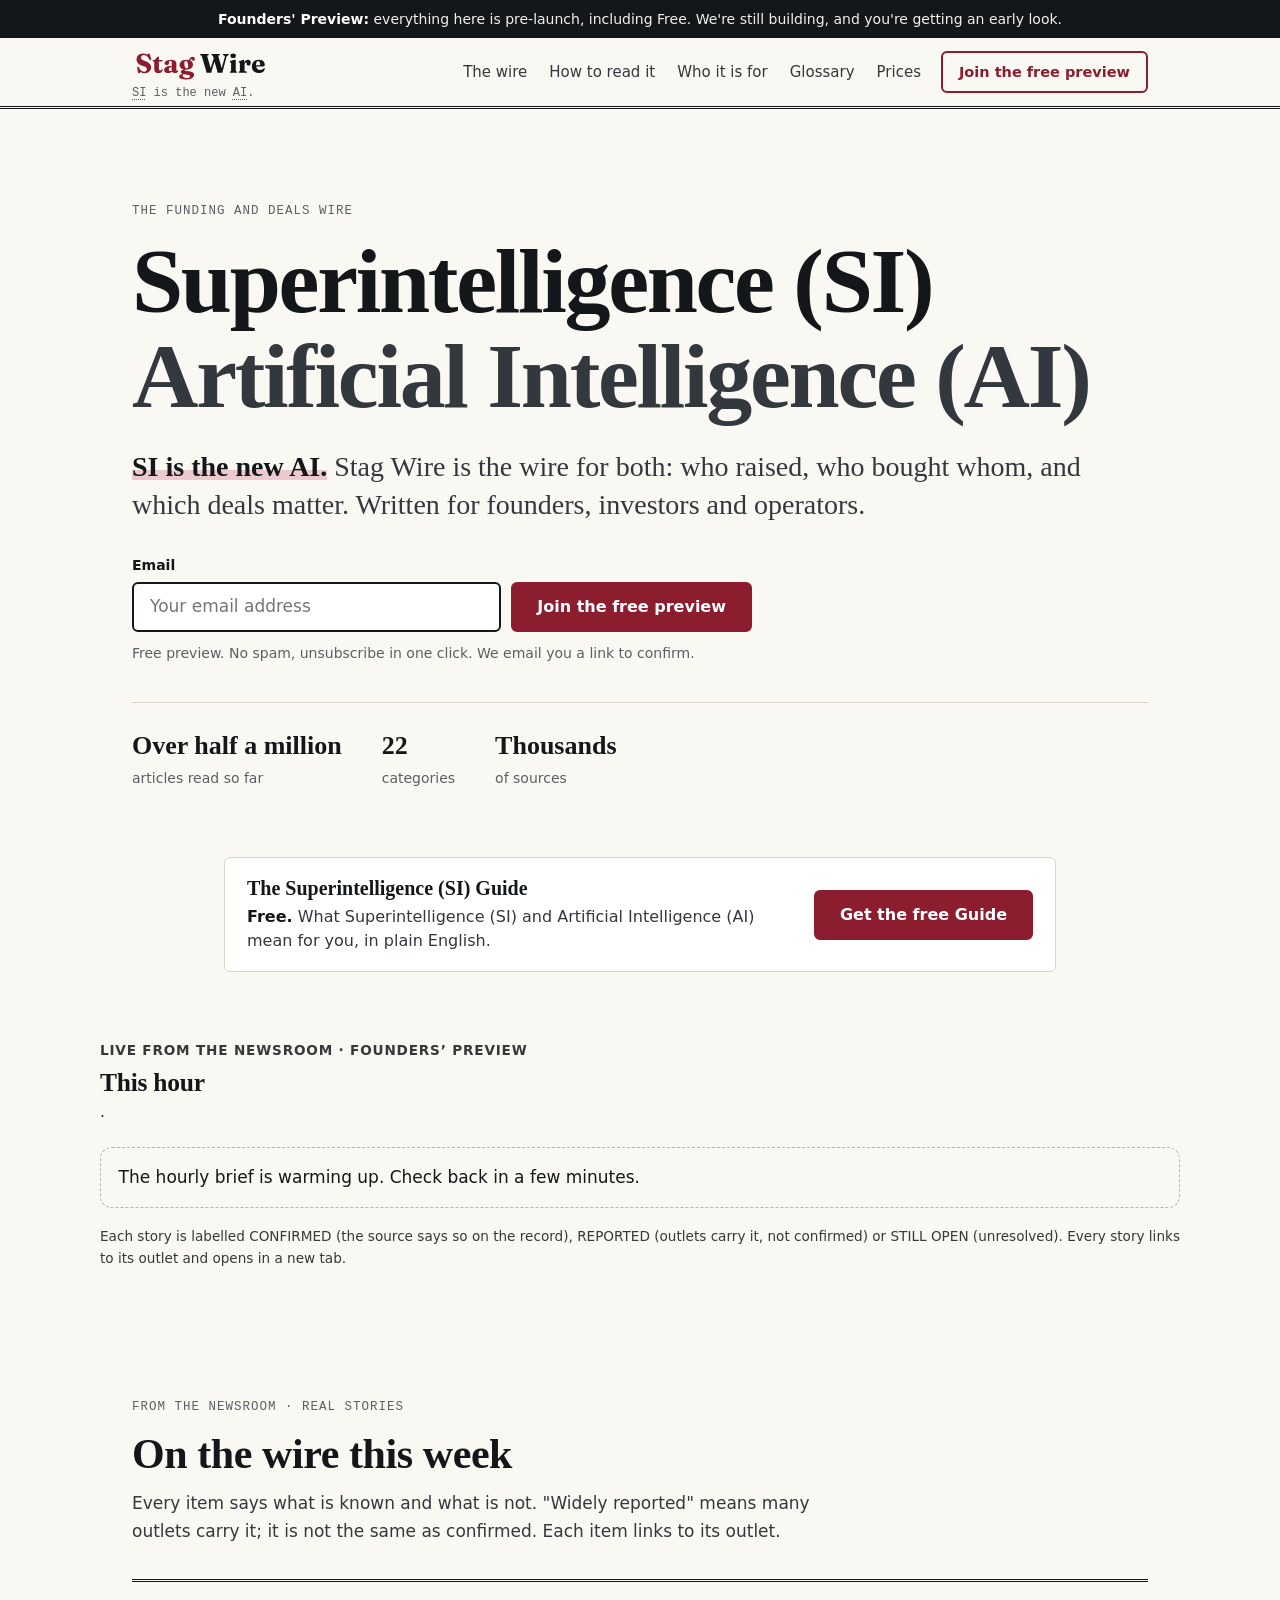
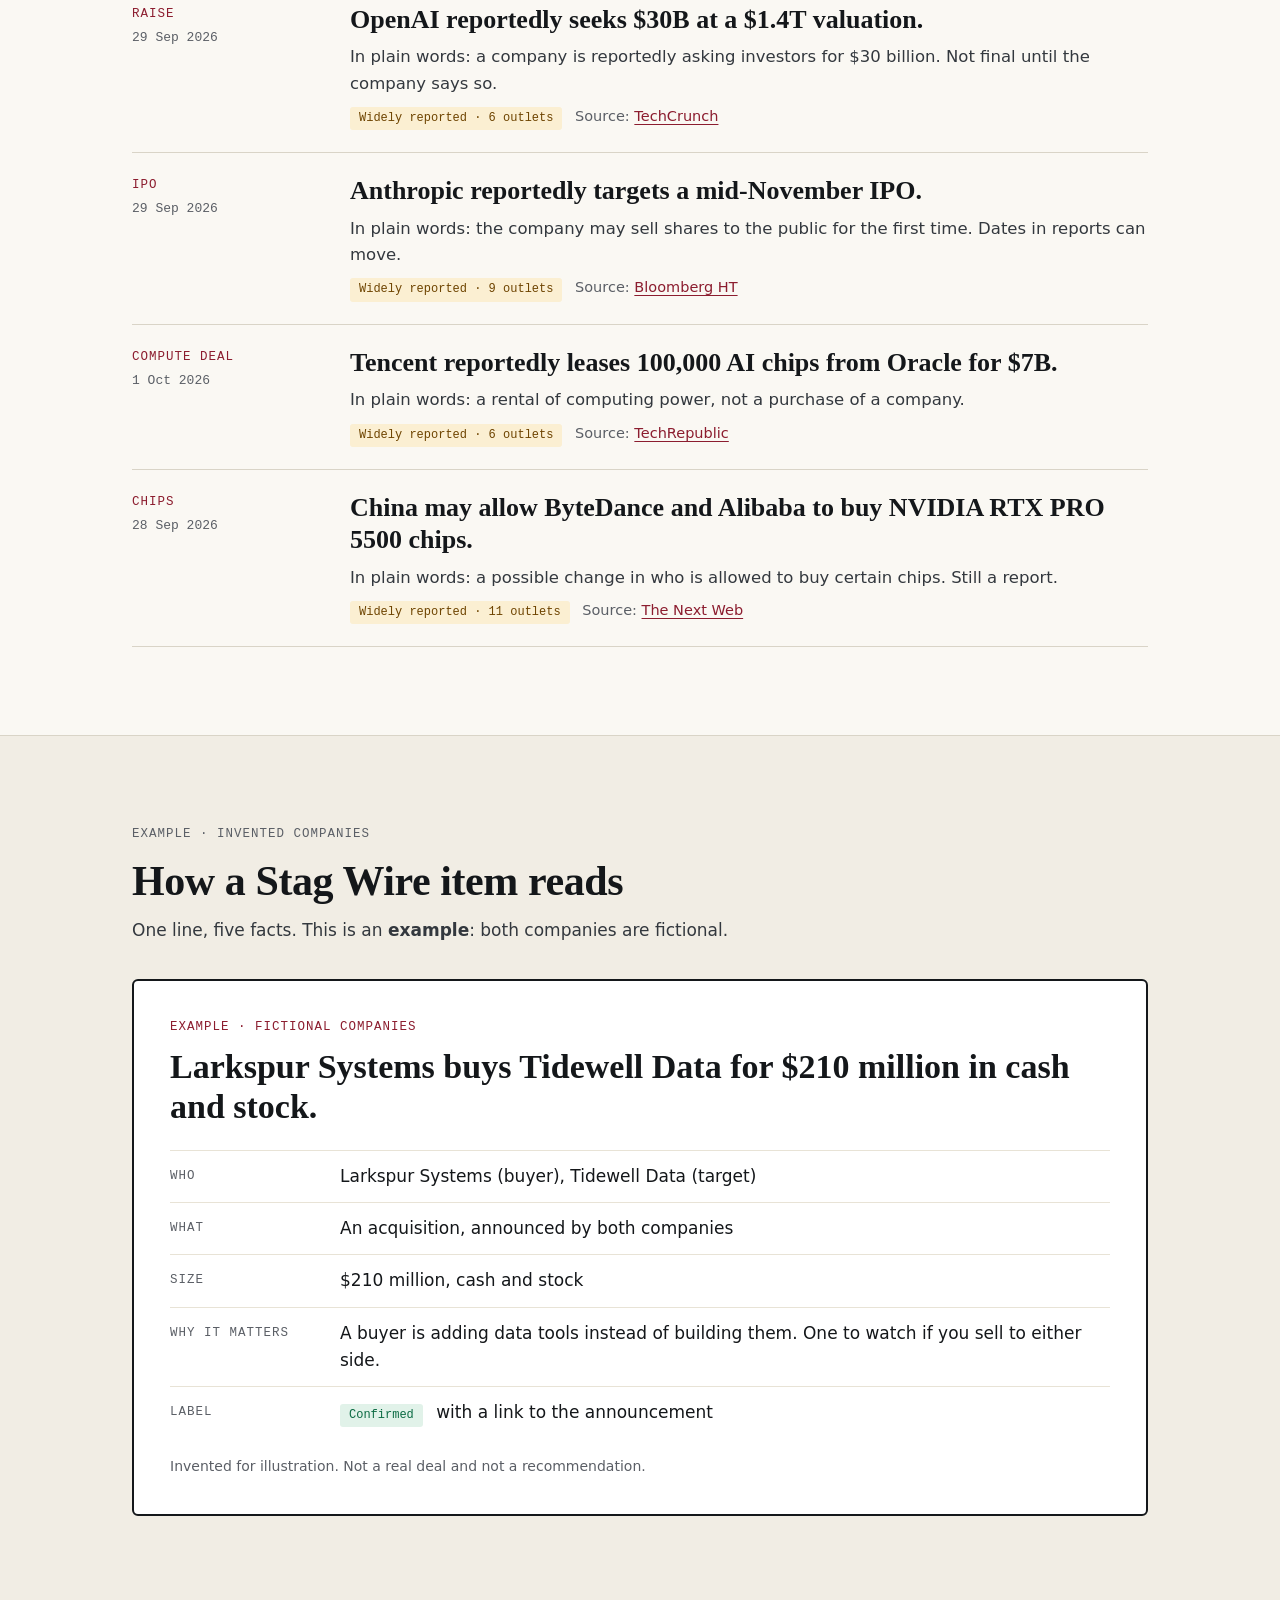
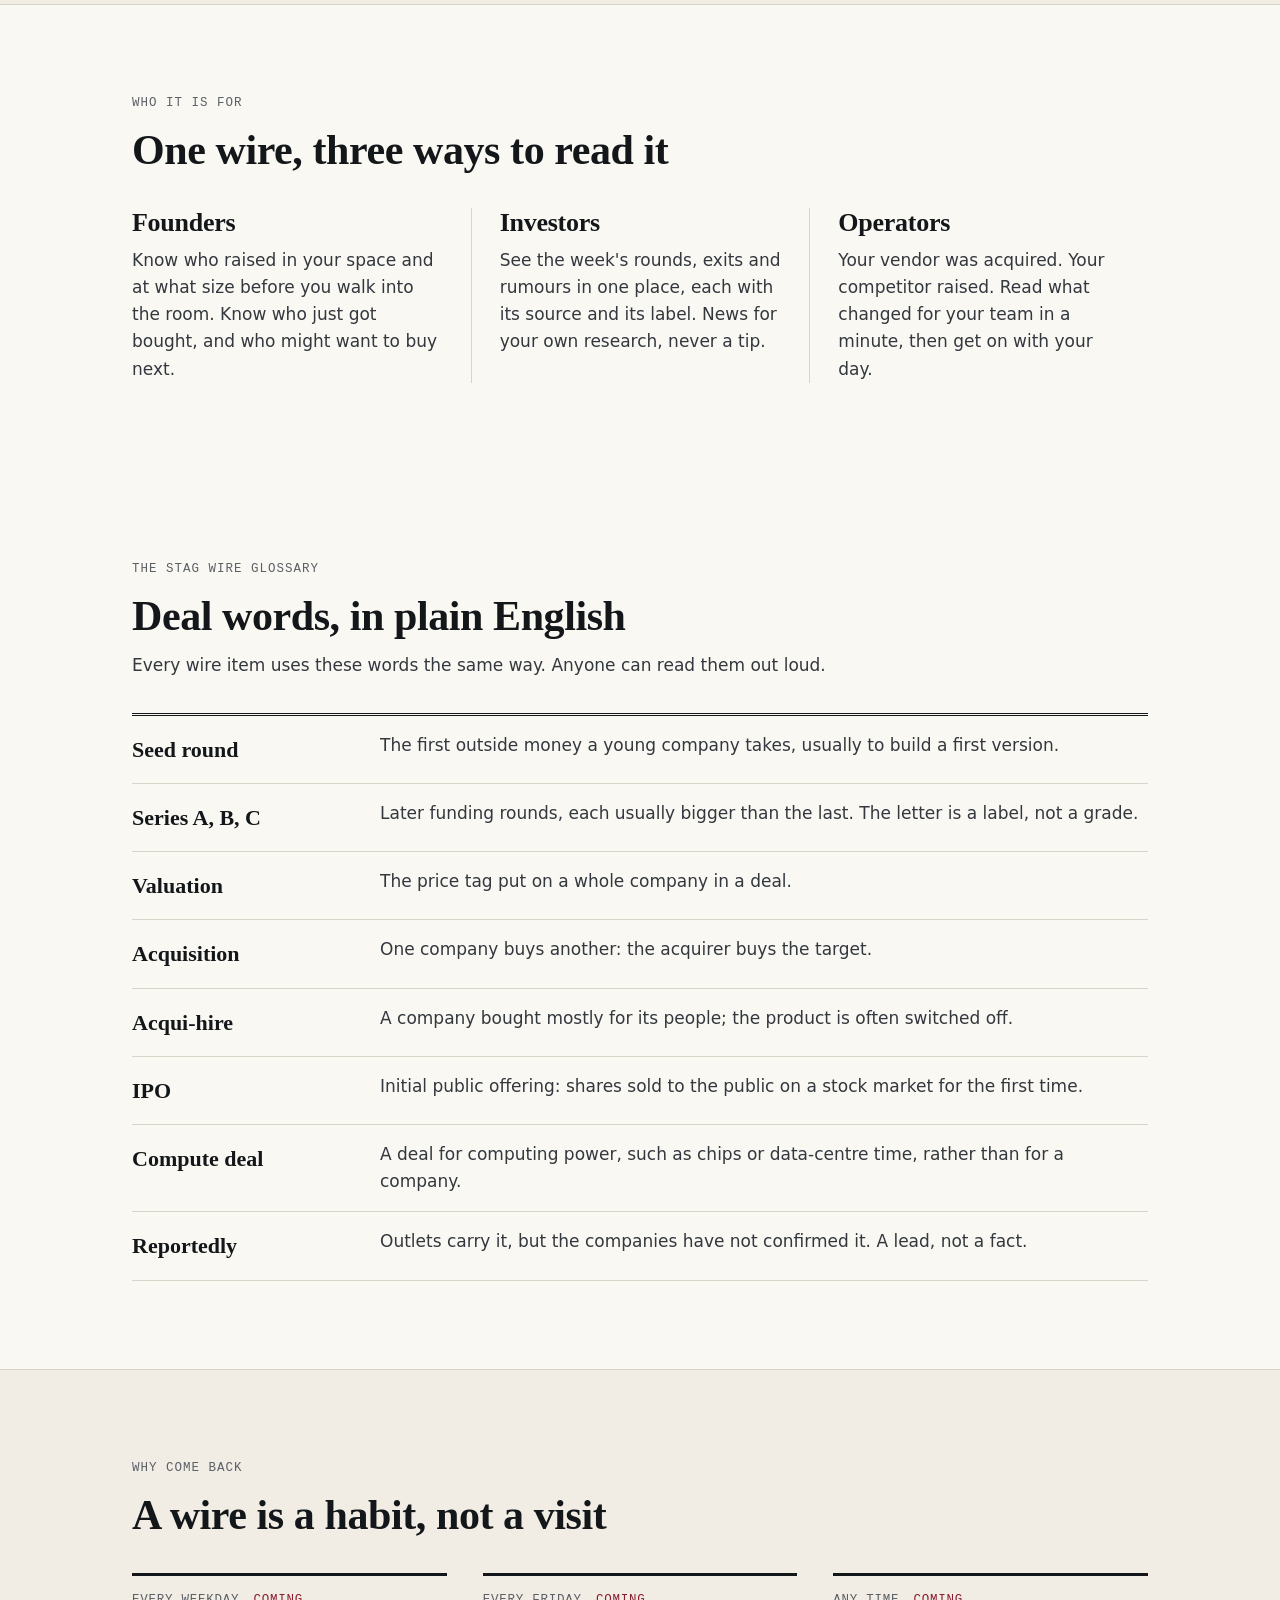
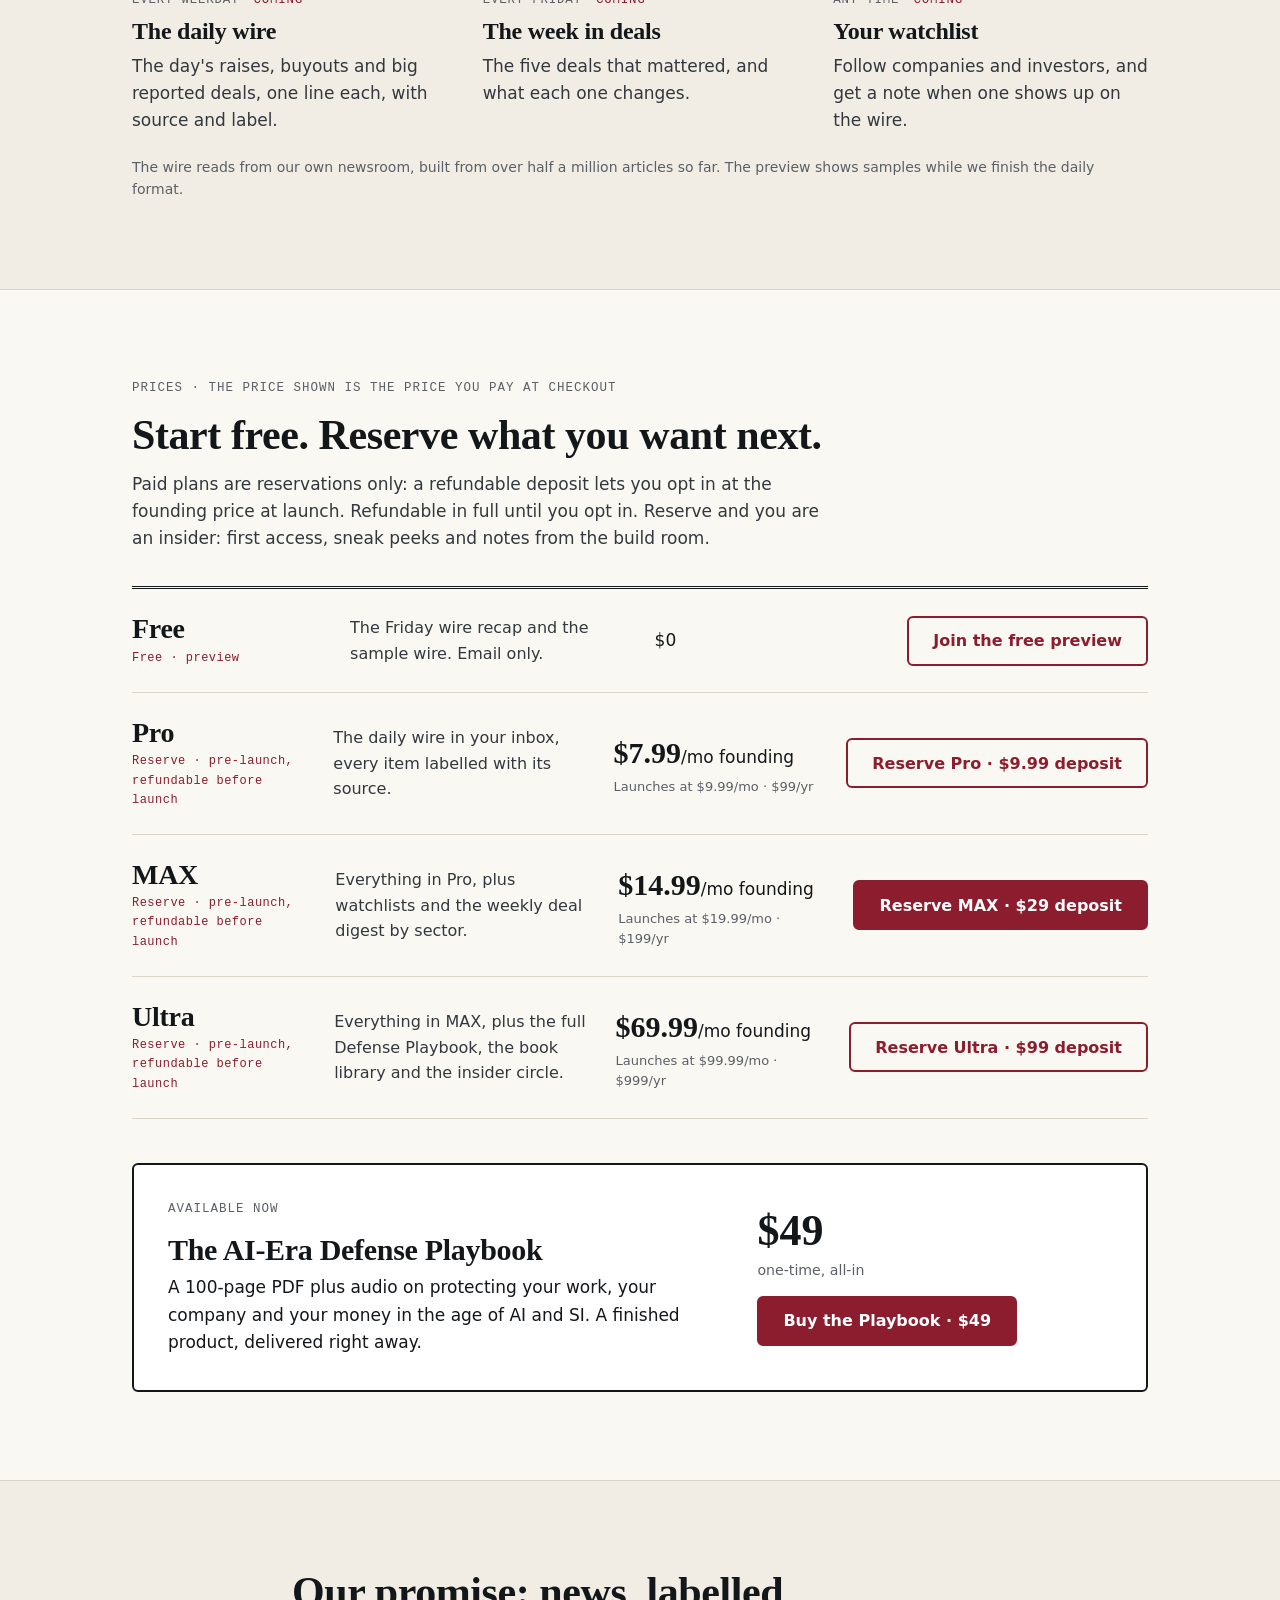
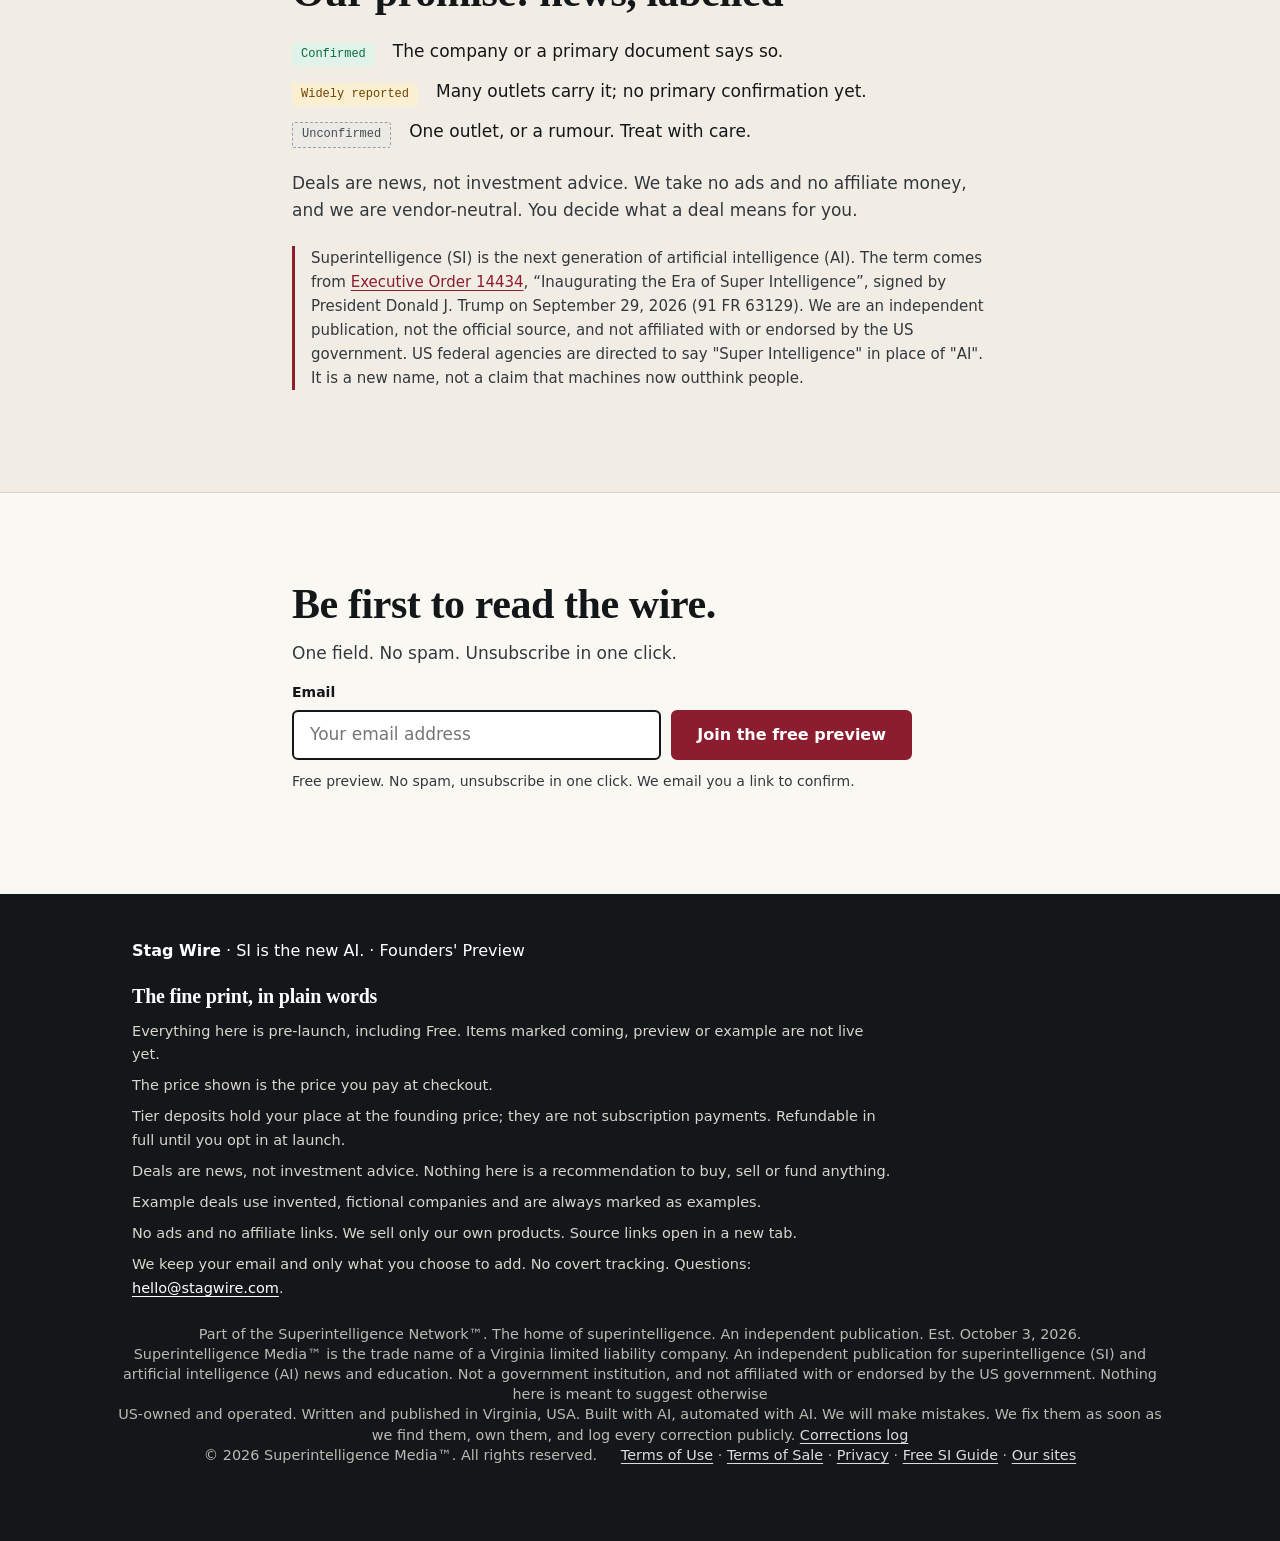
==== commit b920872e: "SEO: IndexNow key, full sitemap with lastmod, JSON-LD where missing, "Our sites" hub link Search is " ====
--- a/index.html
+++ b/index.html
@@ -230,7 +230,7 @@
   </ul>
 </div>
   </div>
-<p class="trade-name"><span>Part of the Superintelligence Network™. The home of superintelligence. An independent publication. Est. October 3, 2026.</span> <span>Superintelligence Media™ is the trade name of a Virginia limited liability company. An independent publication for superintelligence (SI) and artificial intelligence (AI) news and education. Not a government institution, and not affiliated with or endorsed by the US government. Nothing here is meant to suggest otherwise</span> <span>US-owned and operated. Written and published in Virginia, USA. Built with AI, automated with AI. We will make mistakes. We fix them as soon as we find them, own them, and log every correction publicly. <a href="https://siagentsignal.com/corrections.html" target="_blank" rel="noopener">Corrections log</a></span> <span>© 2026 Superintelligence Media™. All rights reserved.</span> <span><a href="https://siagentsignal.com/terms.html" target="_blank" rel="noopener">Terms of Use</a> &middot; <a href="https://siagentsignal.com/terms-of-sale.html" target="_blank" rel="noopener">Terms of Sale</a> &middot; <a href="https://siagentsignal.com/privacy.html" target="_blank" rel="noopener">Privacy</a> &middot; <a href="https://siagentsignal.com/si/">Free SI Guide</a></span></p>
+<p class="trade-name"><span>Part of the Superintelligence Network™. The home of superintelligence. An independent publication. Est. October 3, 2026.</span> <span>Superintelligence Media™ is the trade name of a Virginia limited liability company. An independent publication for superintelligence (SI) and artificial intelligence (AI) news and education. Not a government institution, and not affiliated with or endorsed by the US government. Nothing here is meant to suggest otherwise</span> <span>US-owned and operated. Written and published in Virginia, USA. Built with AI, automated with AI. We will make mistakes. We fix them as soon as we find them, own them, and log every correction publicly. <a href="https://siagentsignal.com/corrections.html" target="_blank" rel="noopener">Corrections log</a></span> <span>© 2026 Superintelligence Media™. All rights reserved.</span> <span><a href="https://siagentsignal.com/terms.html" target="_blank" rel="noopener">Terms of Use</a> &middot; <a href="https://siagentsignal.com/terms-of-sale.html" target="_blank" rel="noopener">Terms of Sale</a> &middot; <a href="https://siagentsignal.com/privacy.html" target="_blank" rel="noopener">Privacy</a> &middot; <a href="https://siagentsignal.com/si/">Free SI Guide</a> &middot; <a href="https://siagentsignal.com/network.html">Our sites</a></span></p>
 </footer>
 <dialog id="checkout" aria-labelledby="co-h">
   <div class="dlg">
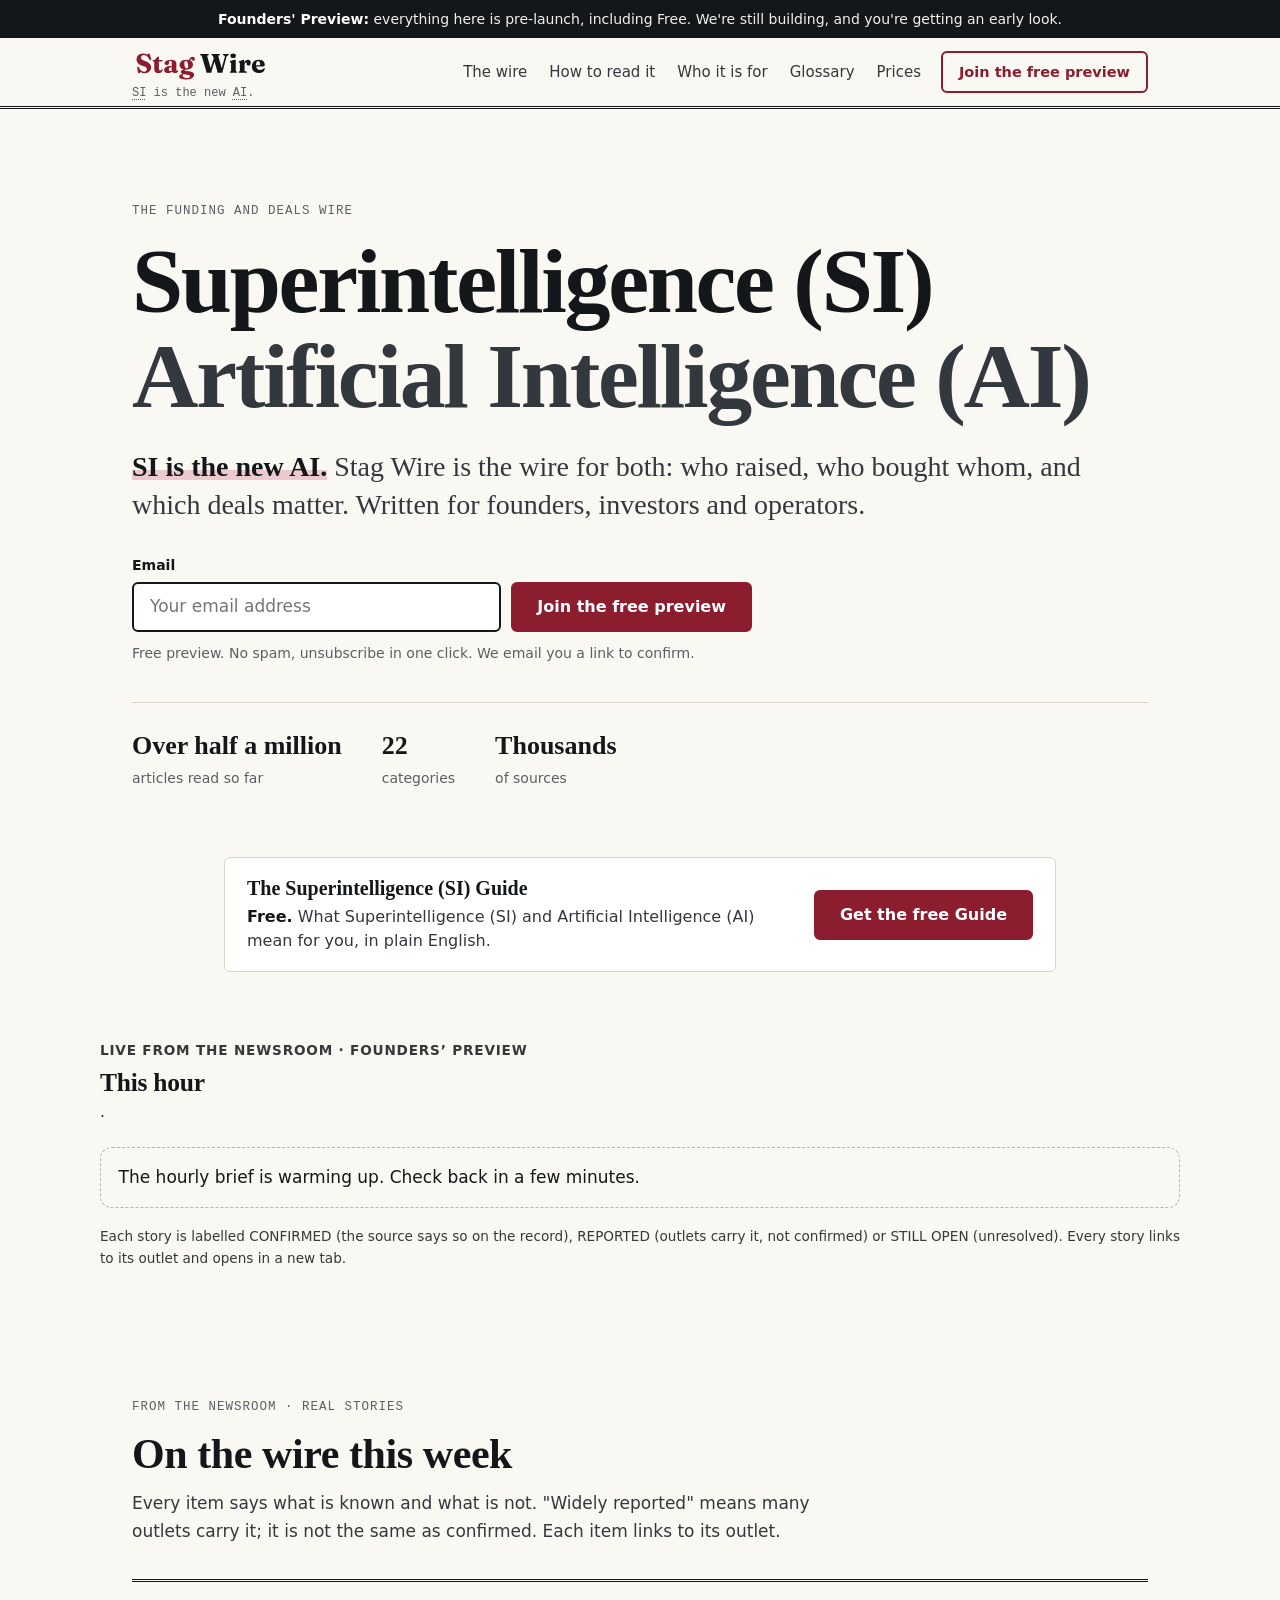
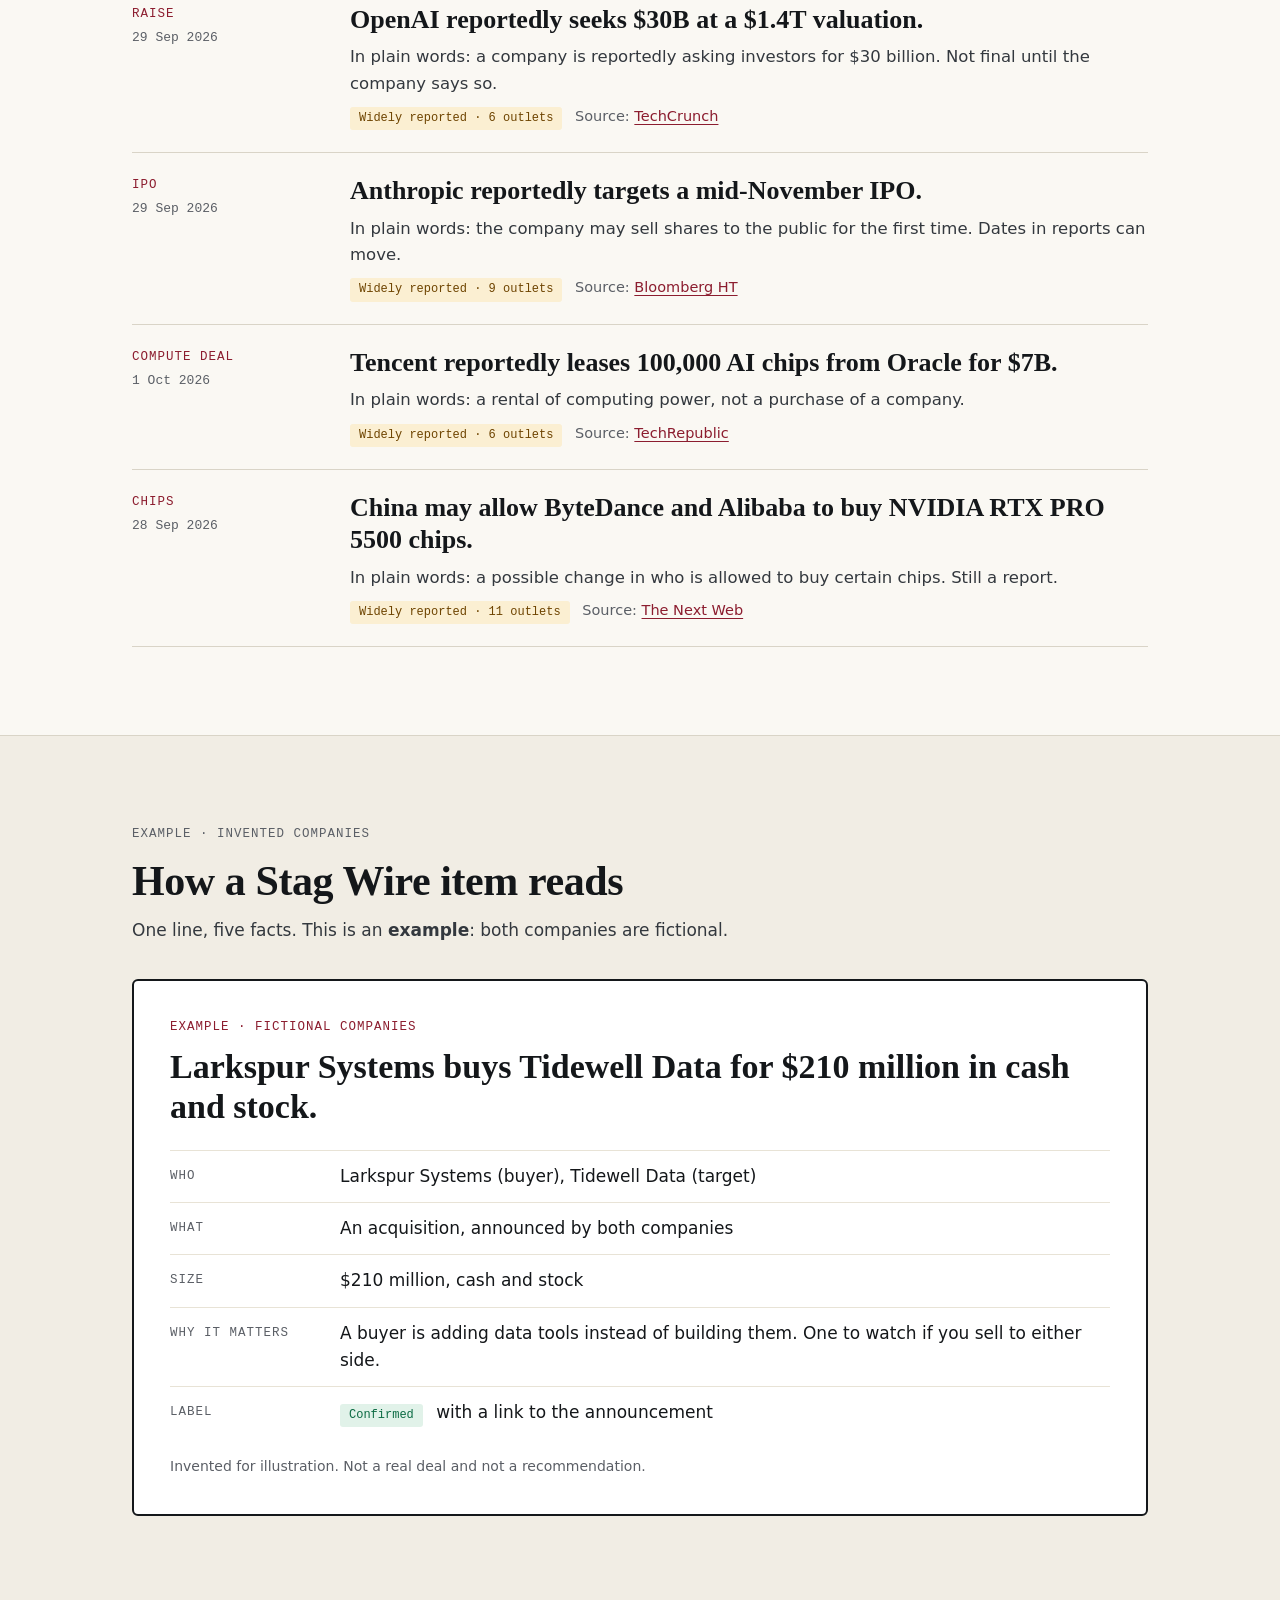
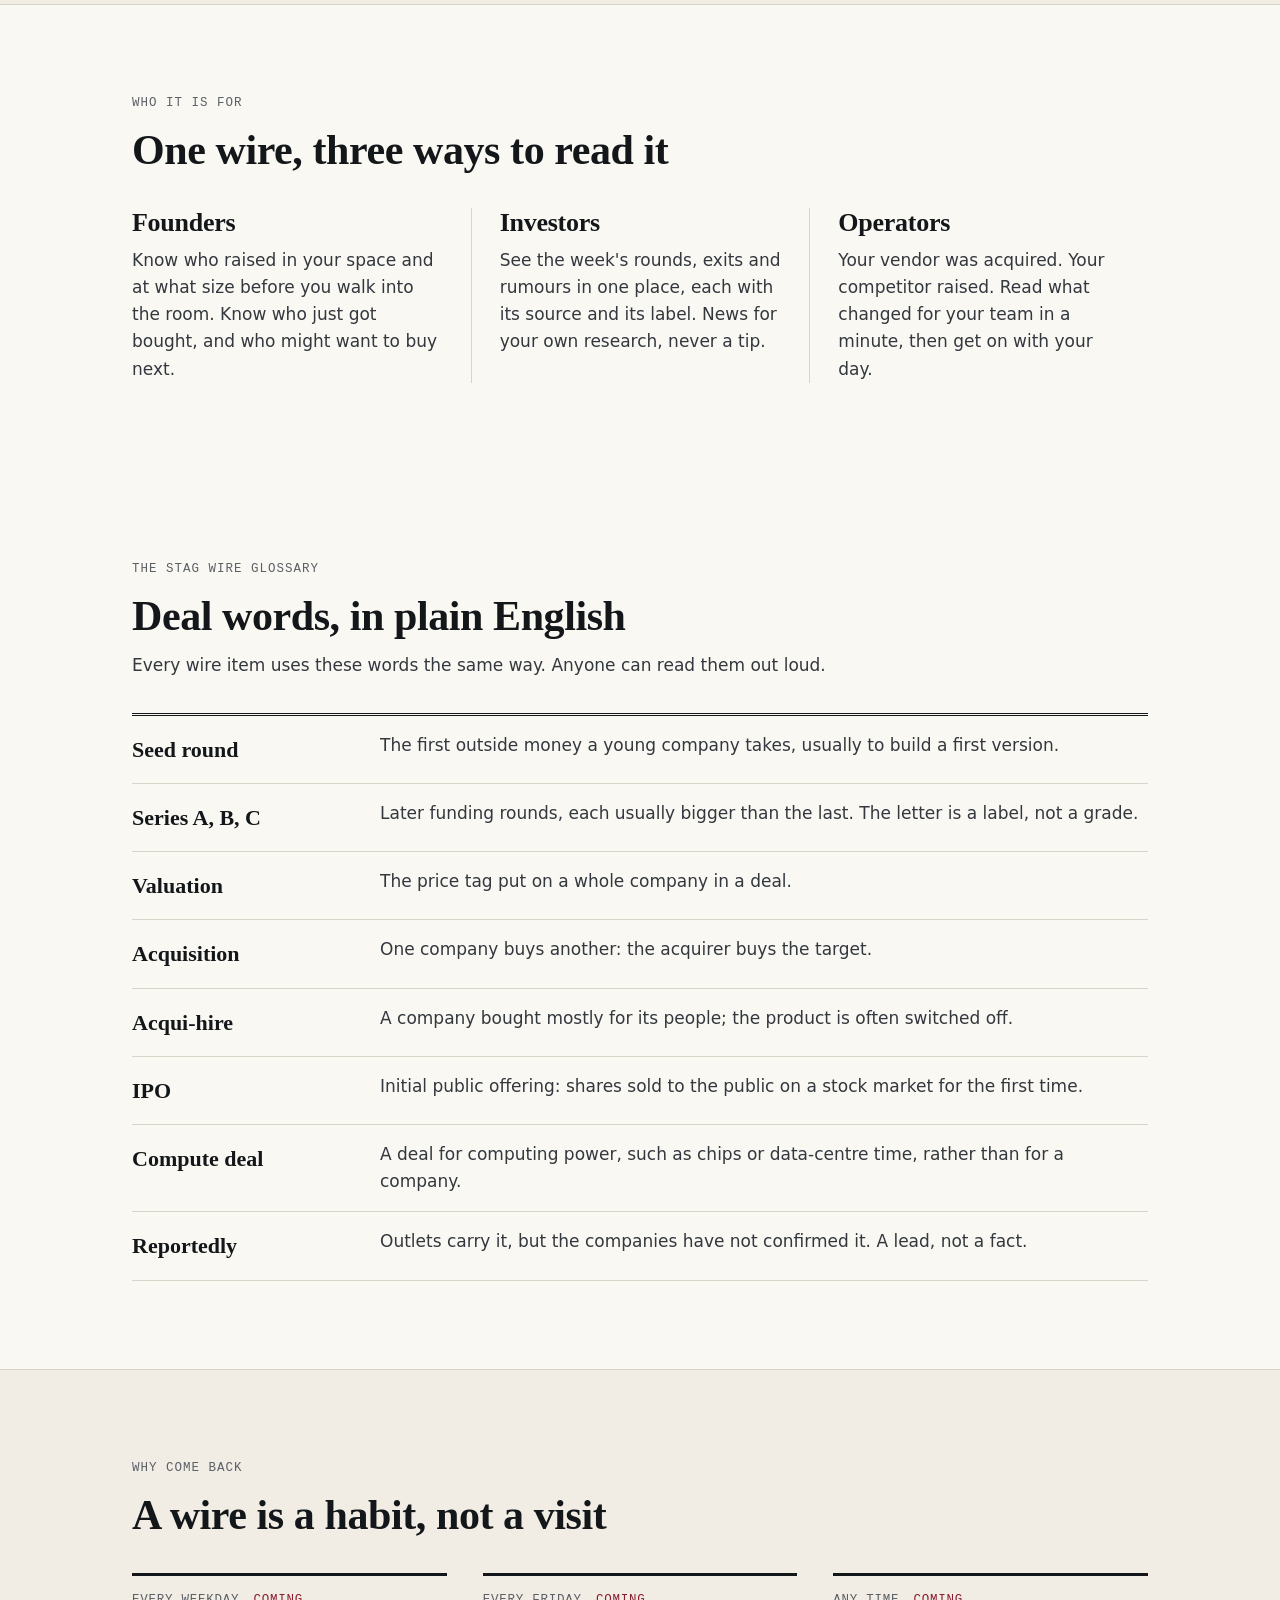
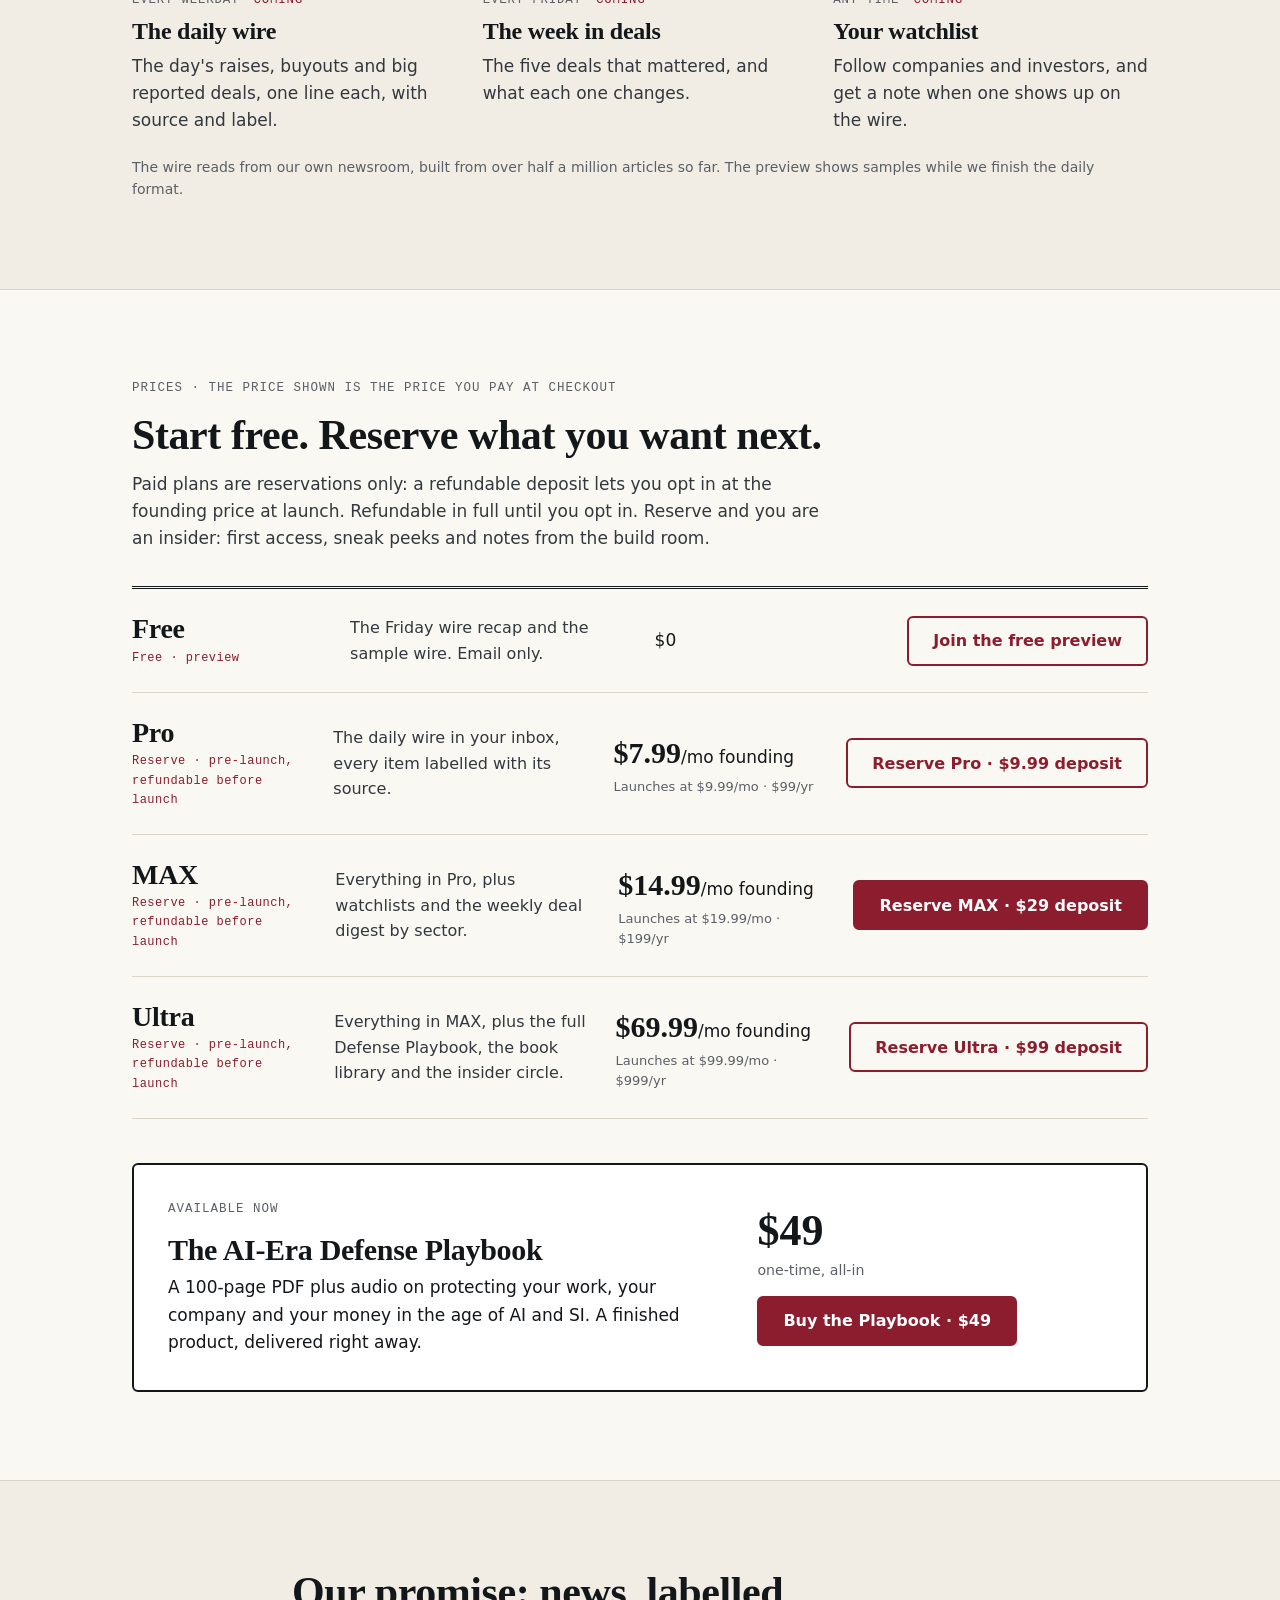
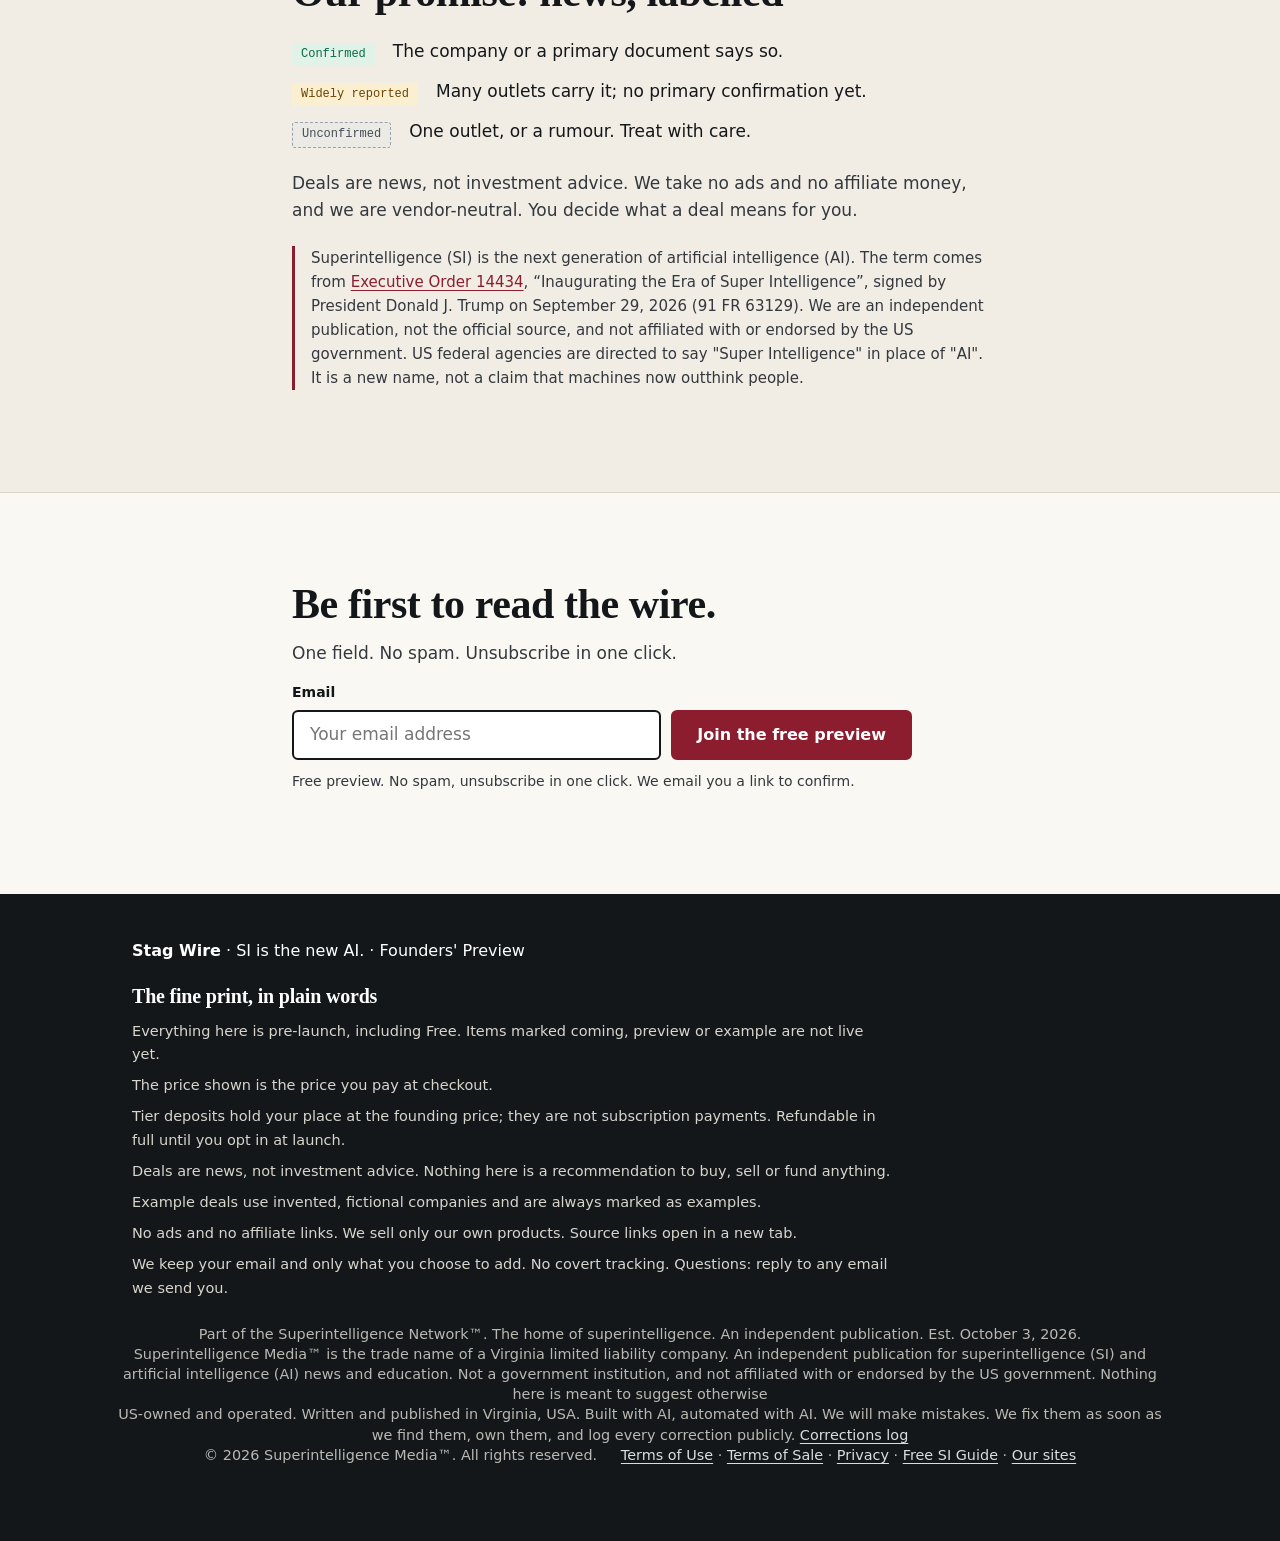
==== commit 7cf0e6d0: "Phoenix anti-spam sweep: remove exposed contact email from public page Co-Authored-By: Claude Opus 5" ====
--- a/index.html
+++ b/index.html
@@ -226,11 +226,12 @@
     <li>Deals are news, not investment advice. Nothing here is a recommendation to buy, sell or fund anything.</li>
     <li>Example deals use invented, fictional companies and are always marked as examples.</li>
     <li>No ads and no affiliate links. We sell only our own products. Source links open in a new tab.</li>
-    <li>We keep your email and only what you choose to add. No covert tracking. Questions: <a href="mailto:hello@stagwire.com">hello@stagwire.com</a>.</li>
+    <li>We keep your email and only what you choose to add. No covert tracking. Questions: reply to any email we send you.</li>
   </ul>
 </div>
   </div>
 <p class="trade-name"><span>Part of the Superintelligence Network™. The home of superintelligence. An independent publication. Est. October 3, 2026.</span> <span>Superintelligence Media™ is the trade name of a Virginia limited liability company. An independent publication for superintelligence (SI) and artificial intelligence (AI) news and education. Not a government institution, and not affiliated with or endorsed by the US government. Nothing here is meant to suggest otherwise</span> <span>US-owned and operated. Written and published in Virginia, USA. Built with AI, automated with AI. We will make mistakes. We fix them as soon as we find them, own them, and log every correction publicly. <a href="https://siagentsignal.com/corrections.html" target="_blank" rel="noopener">Corrections log</a></span> <span>© 2026 Superintelligence Media™. All rights reserved.</span> <span><a href="https://siagentsignal.com/terms.html" target="_blank" rel="noopener">Terms of Use</a> &middot; <a href="https://siagentsignal.com/terms-of-sale.html" target="_blank" rel="noopener">Terms of Sale</a> &middot; <a href="https://siagentsignal.com/privacy.html" target="_blank" rel="noopener">Privacy</a> &middot; <a href="https://siagentsignal.com/si/">Free SI Guide</a> &middot; <a href="https://siagentsignal.com/network.html">Our sites</a></span></p>
+<!-- hours-saved:start --><div data-hours-saved="footer"></div><!-- hours-saved:end -->
 </footer>
 <dialog id="checkout" aria-labelledby="co-h">
   <div class="dlg">
@@ -254,5 +255,6 @@
 </dialog>
 <script src="assets/app.js" defer></script>
 <script src="assets/feed.js" defer></script>
+<script src="assets/counter.js?v=ae956345" defer></script><!-- hours-saved:script -->
 </body>
 </html>
